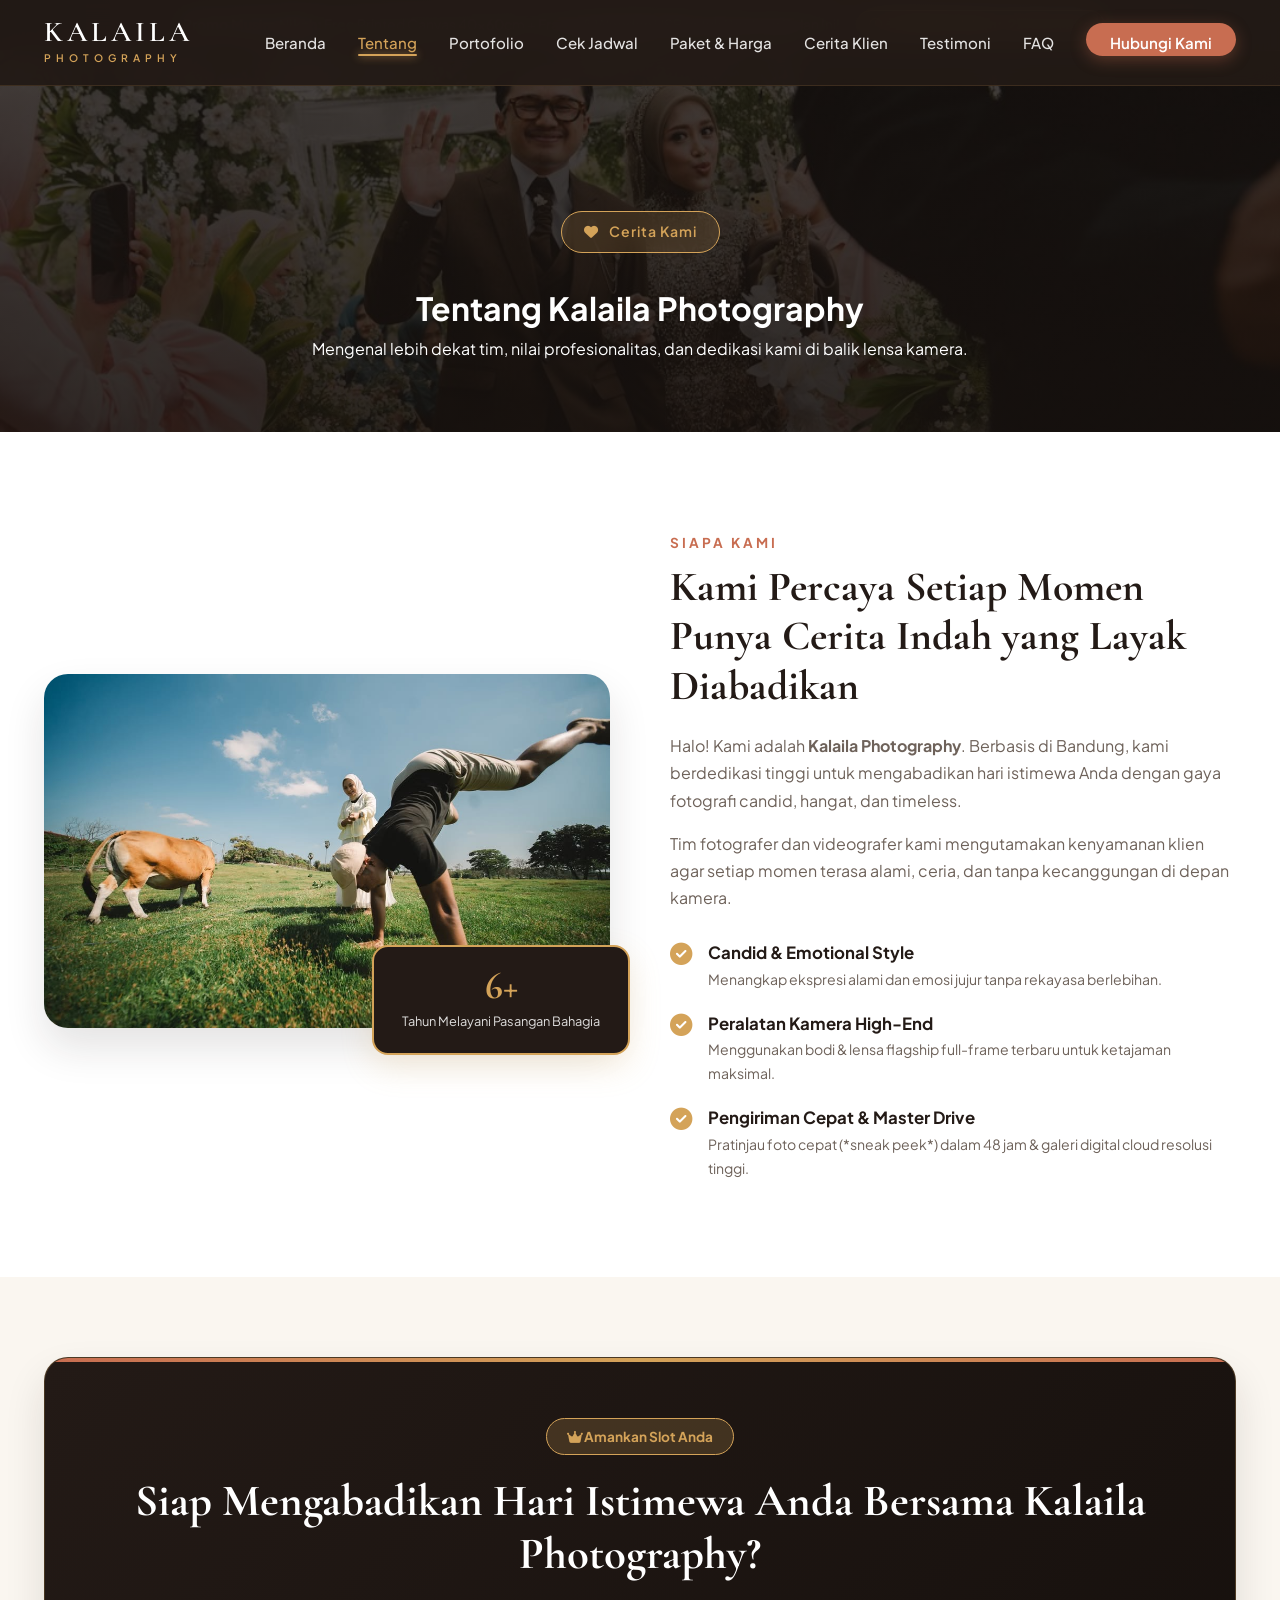
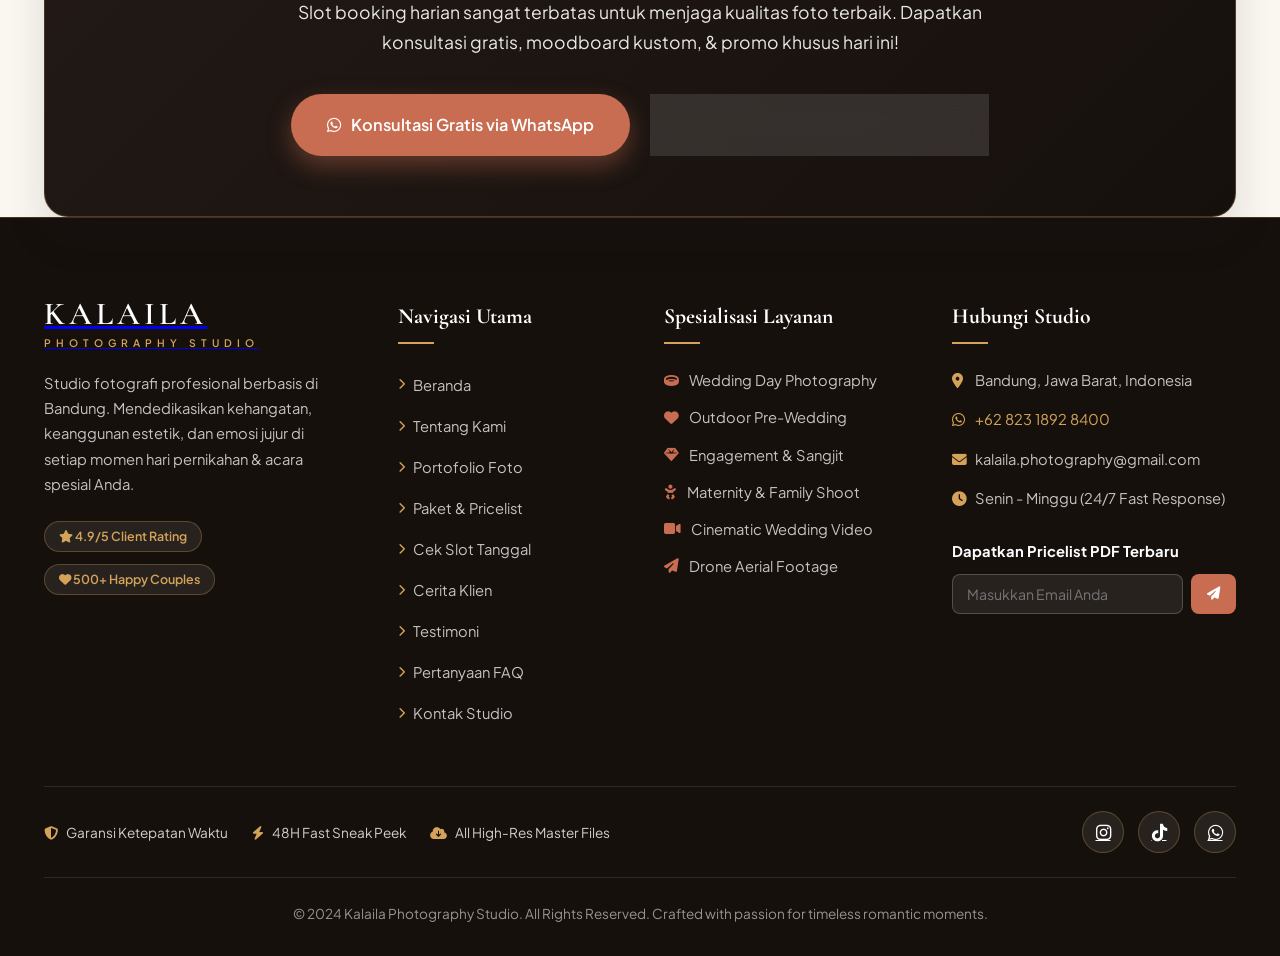
==== about.html @ 9f7dde1e "First Commit" ====
<!DOCTYPE html>
<html lang="id">
<head>
    <meta charset="UTF-8">
    <meta name="viewport" content="width=device-width, initial-scale=1.0">
    <title>Tentang Kami | Kalaila Photography</title>
    <link rel="stylesheet" href="css/styles.css">
    <link rel="stylesheet" href="https://cdnjs.cloudflare.com/ajax/libs/font-awesome/6.4.0/css/all.min.css">
</head>
<body>

    <!-- Fullscreen Page Transition Loader -->
    <div id="pageLoader" class="page-loader">
        <div class="loader-content">
            <div class="loader-icon"><i class="fas fa-camera-retro"></i></div>
            <h2 class="loader-logo">kalaila.photography</h2>
            <div class="loader-bar"><div class="loader-progress"></div></div>
        </div>
    </div>

    <!-- Top Promo Countdown Bar -->
    <div class="top-bar">
        <div class="container">
            <div class="top-bar-content">
                <span><i class="fas fa-sparkles"></i> <strong>Promo Musim Nikah:</strong> Free Printed Canvas 40x60cm + Frame & Wooden USB untuk Booking Bulan Ini!</span>
                <span class="top-bar-timer"><i class="far fa-clock"></i> Berakhir dalam: <span id="promoTimer">02j 45m 12d</span></span>
            </div>
        </div>
    </div>

    <!-- Navigation -->
    <nav class="navbar">
        <div class="container">
            <div class="nav-content">
                <a href="index.html" class="logo">
                    <h1>KALAILA</h1>
                    <span>PHOTOGRAPHY</span>
                </a>
                <ul class="nav-menu">
                    <li><a href="index.html">Beranda</a></li>
                    <li><a href="about.html" class="active">Tentang</a></li>
                    <li><a href="portfolio.html">Portofolio</a></li>
                    <li><a href="availability.html">Cek Jadwal</a></li>
                    <li><a href="packages.html">Paket & Harga</a></li>
                    <li><a href="stories.html">Cerita Klien</a></li>
                    <li><a href="testimonials.html">Testimoni</a></li>
                    <li><a href="faq.html">FAQ</a></li>
                    <li><a href="contact.html" class="nav-cta">Hubungi Kami</a></li>
                </ul>
                <div class="hamburger">
                    <span></span>
                    <span></span>
                    <span></span>
                </div>
            </div>
        </div>
    </nav>

    <!-- Page Banner -->
    <header class="page-header-banner">
        <div class="hero-overlay"></div>
        <div class="hero-content">
            <div class="hero-badge"><i class="fas fa-heart"></i> Cerita Kami</div>
            <h1>Tentang Kalaila Photography</h1>
            <p>Mengenal lebih dekat tim, nilai profesionalitas, dan dedikasi kami di balik lensa kamera.</p>
        </div>
    </header>

    <!-- About Content Section -->
    <section class="about" id="about">
        <div class="container">
            <div class="about-content">
                <div class="about-image-wrapper">
                    <img src="images/profile.jpg" alt="Kalaila Photography Team" class="about-img-main">
                    <div class="about-experience-badge">
                        <span class="exp-num">6+</span>
                        <span class="exp-text">Tahun Melayani Pasangan Bahagia</span>
                    </div>
                </div>
                <div class="about-text">
                    <span class="sub-heading">Siapa Kami</span>
                    <h2>Kami Percaya Setiap Momen Punya Cerita Indah yang Layak Diabadikan</h2>
                    <p>Halo! Kami adalah <strong>Kalaila Photography</strong>. Berbasis di Bandung, kami berdedikasi tinggi untuk mengabadikan hari istimewa Anda dengan gaya fotografi candid, hangat, dan timeless.</p>
                    <p>Tim fotografer dan videografer kami mengutamakan kenyamanan klien agar setiap momen terasa alami, ceria, dan tanpa kecanggungan di depan kamera.</p>
                    
                    <div class="about-features">
                        <div class="feature-item">
                            <i class="fas fa-check-circle"></i>
                            <div>
                                <h4>Candid & Emotional Style</h4>
                                <p>Menangkap ekspresi alami dan emosi jujur tanpa rekayasa berlebihan.</p>
                            </div>
                        </div>
                        <div class="feature-item">
                            <i class="fas fa-check-circle"></i>
                            <div>
                                <h4>Peralatan Kamera High-End</h4>
                                <p>Menggunakan bodi & lensa flagship full-frame terbaru untuk ketajaman maksimal.</p>
                            </div>
                        </div>
                        <div class="feature-item">
                            <i class="fas fa-check-circle"></i>
                            <div>
                                <h4>Pengiriman Cepat & Master Drive</h4>
                                <p>Pratinjau foto cepat (*sneak peek*) dalam 48 jam & galeri digital cloud resolusi tinggi.</p>
                            </div>
                        </div>
                    </div>
                </div>
            </div>
        </div>
    </section>

    <!-- Pre-Footer VIP Call to Action Banner -->
    <section class="pre-footer-cta">
        <div class="container">
            <div class="pre-footer-card">
                <div class="pre-footer-badge"><i class="fas fa-crown"></i> Amankan Slot Anda</div>
                <h2>Siap Mengabadikan Hari Istimewa Anda Bersama Kalaila Photography?</h2>
                <p>Slot booking harian sangat terbatas untuk menjaga kualitas foto terbaik. Dapatkan konsultasi gratis, moodboard kustom, & promo khusus hari ini!</p>
                <div class="pre-footer-buttons">
                    <a href="https://wa.me/6282318928400?text=Halo%20Kalaila%20Photography,%20saya%20tertarik%20berkonsultasi%20mengenai%20paket%20foto%20dan%20promo%20terbaru." target="_blank" class="cta-button primary">
                        <i class="fab fa-whatsapp"></i> Konsultasi Gratis via WhatsApp
                    </a>
                    <a href="availability.html" class="cta-button secondary">
                        <i class="far fa-calendar-check"></i> Cek Ketersediaan Slot Tanggal
                    </a>
                </div>
            </div>
        </div>
    </section>

    <!-- Main Multi-Column Footer -->
    <footer class="footer-main">
        <div class="container">
            <div class="footer-grid">
                <div class="footer-col footer-brand">
                    <a href="index.html" class="footer-logo">
                        <h2>KALAILA</h2>
                        <span>PHOTOGRAPHY STUDIO</span>
                    </a>
                    <p class="footer-bio">Studio fotografi profesional berbasis di Bandung. Mendedikasikan kehangatan, keanggunan estetik, dan emosi jujur di setiap momen hari pernikahan & acara spesial Anda.</p>
                    <div class="footer-trust-pills">
                        <span><i class="fas fa-star"></i> 4.9/5 Client Rating</span>
                        <span><i class="fas fa-heart"></i> 500+ Happy Couples</span>
                    </div>
                </div>

                <div class="footer-col">
                    <h4 class="footer-col-title">Navigasi Utama</h4>
                    <ul class="footer-links">
                        <li><a href="index.html"><i class="fas fa-chevron-right"></i> Beranda</a></li>
                        <li><a href="about.html"><i class="fas fa-chevron-right"></i> Tentang Kami</a></li>
                        <li><a href="portfolio.html"><i class="fas fa-chevron-right"></i> Portofolio Foto</a></li>
                        <li><a href="packages.html"><i class="fas fa-chevron-right"></i> Paket & Pricelist</a></li>
                        <li><a href="availability.html"><i class="fas fa-chevron-right"></i> Cek Slot Tanggal</a></li>
                        <li><a href="stories.html"><i class="fas fa-chevron-right"></i> Cerita Klien</a></li>
                        <li><a href="testimonials.html"><i class="fas fa-chevron-right"></i> Testimoni</a></li>
                        <li><a href="faq.html"><i class="fas fa-chevron-right"></i> Pertanyaan FAQ</a></li>
                        <li><a href="contact.html"><i class="fas fa-chevron-right"></i> Kontak Studio</a></li>
                    </ul>
                </div>

                <div class="footer-col">
                    <h4 class="footer-col-title">Spesialisasi Layanan</h4>
                    <ul class="footer-services">
                        <li><i class="fas fa-ring"></i> Wedding Day Photography</li>
                        <li><i class="fas fa-heart"></i> Outdoor Pre-Wedding</li>
                        <li><i class="fas fa-gem"></i> Engagement & Sangjit</li>
                        <li><i class="fas fa-baby"></i> Maternity & Family Shoot</li>
                        <li><i class="fas fa-video"></i> Cinematic Wedding Video</li>
                        <li><i class="fas fa-paper-plane"></i> Drone Aerial Footage</li>
                    </ul>
                </div>

                <div class="footer-col">
                    <h4 class="footer-col-title">Hubungi Studio</h4>
                    <div class="footer-contact-list">
                        <p><i class="fas fa-map-marker-alt"></i> Bandung, Jawa Barat, Indonesia</p>
                        <p><i class="fab fa-whatsapp"></i> <a href="https://wa.me/6282318928400" target="_blank">+62 823 1892 8400</a></p>
                        <p><i class="fas fa-envelope"></i> kalaila.photography@gmail.com</p>
                        <p><i class="fas fa-clock"></i> Senin - Minggu (24/7 Fast Response)</p>
                    </div>

                    <div class="footer-newsletter">
                        <h5>Dapatkan Pricelist PDF Terbaru</h5>
                        <form class="newsletter-form" id="newsletterForm">
                            <input type="email" placeholder="Masukkan Email Anda" required>
                            <button type="submit" title="Kirim"><i class="fas fa-paper-plane"></i></button>
                        </form>
                    </div>
                </div>
            </div>

            <div class="footer-middle-bar">
                <div class="footer-guarantees">
                    <span><i class="fas fa-shield-alt"></i> Garansi Ketepatan Waktu</span>
                    <span><i class="fas fa-bolt"></i> 48H Fast Sneak Peek</span>
                    <span><i class="fas fa-cloud-download-alt"></i> All High-Res Master Files</span>
                </div>
                <div class="footer-social-links">
                    <a href="https://www.instagram.com/kalaila.photography/" title="Instagram" target="_blank"><i class="fab fa-instagram"></i></a>
                    <a href="https://www.tiktok.com/@kalaila.photo?is_from_webapp=1&sender_device=pc" title="TikTok" target="_blank"><i class="fab fa-tiktok"></i></a>
                    <a href="https://wa.me/6282318928400" title="WhatsApp" target="_blank"><i class="fab fa-whatsapp"></i></a>
                </div>
            </div>

            <div class="footer-bottom">
                <p>&copy; 2024 Kalaila Photography Studio. All Rights Reserved. Crafted with passion for timeless romantic moments.</p>
            </div>
        </div>
    </footer>

    <!-- Recent Client Booking Toast Notification -->
    <div class="booking-toast" id="bookingToast">
        <div class="toast-icon"><i class="fas fa-check"></i></div>
        <div class="toast-text">
            <h5 id="toastName">Rian & Maya baru mengamankan slot!</h5>
            <p id="toastEvent">Signature Package • Bandung</p>
            <div class="toast-time" id="toastTime">8 menit lalu</div>
        </div>
    </div>

    <script src="js/script.js"></script>
</body>
</html>
---- css/styles.css ----
/* ==========================================================================
   KALAILA PHOTOGRAPHY - WARM LUXURY & ELEGANT DESIGN SYSTEM
   ========================================================================== */

/* ========== GOOGLE FONTS IMPORT ========== */
@import url('https://fonts.googleapis.com/css2?family=Cormorant+Garamond:ital,wght@0,400;0,500;0,600;0,700;1,400;1,600&family=Plus+Jakarta+Sans:wght@300;400;500;600;700;800&family=Playfair+Display:ital,wght@0,500;0,600;0,700;1,400&display=swap');

/* ========== COLOR PALETTE & DESIGN TOKENS ========== */
:root {
    --primary-color: #231a16;      /* Deep Espresso Coffee */
    --primary-dark: #16100d;       /* Rich Dark Chocolate */
    --primary-light: #362923;      /* Soft Muted Espresso */
    --accent-color: #c86d51;       /* Warm Terracotta Rose */
    --accent-hover: #b3593e;
    --gold-accent: #d4a359;        /* Warm Champagne Gold */
    --gold-light: #f7ebd0;
    --gold-glow: rgba(212, 163, 89, 0.3);
    --bg-warm: #faf6f0;           /* Soft Warm Cream / Ivory */
    --card-bg-warm: #f3ece1;      /* Warm Sand Card Background */
    --white: #ffffff;
    --border-color: #ebdcca;
    --border-dark: rgba(212, 163, 89, 0.25);
    --text-color: #2c231e;
    --light-text: #6e625a;
    
    --shadow-sm: 0 4px 12px rgba(35, 26, 22, 0.04);
    --shadow-md: 0 10px 30px rgba(35, 26, 22, 0.08);
    --shadow-lg: 0 20px 40px rgba(35, 26, 22, 0.12);
    --shadow-warm-glow: 0 12px 32px rgba(212, 163, 89, 0.2);

    --radius-sm: 8px;
    --radius-md: 16px;
    --radius-lg: 24px;
    --transition: all 0.35s cubic-bezier(0.4, 0, 0.2, 1);
    
    --font-serif: 'Cormorant Garamond', 'Playfair Display', Georgia, serif;
    --font-body: 'Plus Jakarta Sans', -apple-system, BlinkMacSystemFont, sans-serif;
}

/* ========== GENERAL RESET & BASE STYLES ========== */
* {
    margin: 0;
    padding: 0;
    box-sizing: border-box;
}

html {
    scroll-behavior: smooth;
}

body {
    font-family: var(--font-body);
    color: var(--text-color);
    line-height: 1.7;
    background-color: var(--white);
    overflow-x: hidden;
}

.container {
    max-width: 1240px;
    margin: 0 auto;
    padding: 0 24px;
}

.text-center {
    text-align: center;
}

.sub-heading {
    display: inline-block;
    color: var(--accent-color);
    font-weight: 700;
    font-size: 0.85rem;
    letter-spacing: 3px;
    text-transform: uppercase;
    margin-bottom: 8px;
}

.section-header {
    margin-bottom: 56px;
}

.section-title {
    font-family: var(--font-serif);
    font-size: 3rem;
    color: var(--primary-color);
    margin-bottom: 14px;
    font-weight: 600;
    line-height: 1.18;
}

.section-description {
    color: var(--light-text);
    max-width: 680px;
    margin: 0 auto;
    font-size: 1.08rem;
    font-weight: 400;
}

/* ========== PAGE TRANSITION LOADER OVERLAY ========== */
.page-loader {
    position: fixed;
    inset: 0;
    z-index: 99999;
    background: var(--primary-dark);
    display: flex;
    align-items: center;
    justify-content: center;
    opacity: 1;
    visibility: visible;
    transition: opacity 0.45s ease, visibility 0.45s ease;
}

.page-loader.fade-out {
    opacity: 0;
    visibility: hidden;
    pointer-events: none;
}

.loader-content {
    text-align: center;
    color: var(--white);
    padding: 24px;
}

.loader-icon {
    font-size: 3rem;
    color: var(--gold-accent);
    margin-bottom: 16px;
    animation: cameraPulse 1.3s infinite ease-in-out;
}

.loader-logo {
    font-family: var(--font-serif);
    font-size: 2.6rem;
    font-weight: 600;
    letter-spacing: 3px;
    color: var(--white);
    text-transform: lowercase;
    margin-bottom: 20px;
    background: linear-gradient(135deg, #ffffff 0%, var(--gold-accent) 100%);
    -webkit-background-clip: text;
    -webkit-text-fill-color: transparent;
}

.loader-bar {
    width: 220px;
    height: 4px;
    background: rgba(255, 255, 255, 0.12);
    border-radius: 10px;
    margin: 0 auto;
    overflow: hidden;
}

.loader-progress {
    width: 0%;
    height: 100%;
    background: var(--gold-accent);
    box-shadow: 0 0 16px var(--gold-accent);
    animation: loaderFill 0.7s ease forwards;
}

@keyframes cameraPulse {
    0%, 100% { transform: scale(1); opacity: 0.8; }
    50% { transform: scale(1.15); opacity: 1; filter: drop-shadow(0 0 12px var(--gold-accent)); }
}

@keyframes loaderFill {
    0% { width: 0%; }
    100% { width: 100%; }
}

/* ========== TOP PROMO COUNTDOWN BAR ========== */
.top-bar {
    background: linear-gradient(90deg, #1c1410 0%, #362923 50%, #1c1410 100%);
    color: var(--white);
    font-size: 0.88rem;
    padding: 10px 0;
    text-align: center;
    border-bottom: 1px solid var(--border-dark);
}

.top-bar-content {
    display: flex;
    align-items: center;
    justify-content: center;
    gap: 16px;
    flex-wrap: wrap;
}

.top-bar i {
    color: var(--gold-accent);
    margin-right: 6px;
}

.top-bar-timer {
    display: inline-flex;
    align-items: center;
    gap: 6px;
    background: rgba(212, 163, 89, 0.2);
    border: 1px solid var(--gold-accent);
    padding: 2px 12px;
    border-radius: 50px;
    font-weight: 700;
    color: var(--gold-accent);
}

/* ========== NAVIGATION BAR ========== */
.navbar {
    background-color: rgba(35, 26, 22, 0.94);
    backdrop-filter: blur(14px);
    color: var(--white);
    padding: 1.1rem 0;
    position: fixed;
    width: 100%;
    top: 0;
    left: 0;
    z-index: 1000;
    box-shadow: var(--shadow-sm);
    transition: var(--transition);
    border-bottom: 1px solid rgba(212, 163, 89, 0.15);
}

.nav-content {
    display: flex;
    justify-content: space-between;
    align-items: center;
}

.logo {
    text-decoration: none;
    color: var(--white);
    display: flex;
    flex-direction: column;
}

.logo h1 {
    font-family: var(--font-serif);
    font-size: 1.8rem;
    font-weight: 600;
    letter-spacing: 4px;
    line-height: 1;
}

.logo span {
    font-size: 0.65rem;
    letter-spacing: 5px;
    color: var(--gold-accent);
    font-weight: 600;
    margin-top: 3px;
}

.nav-menu {
    display: flex;
    list-style: none;
    gap: 2rem;
    align-items: center;
}

.nav-menu a {
    color: rgba(255, 255, 255, 0.88);
    text-decoration: none;
    transition: var(--transition);
    font-weight: 500;
    font-size: 0.94rem;
    position: relative;
    padding-bottom: 4px;
}

.nav-menu a:hover,
.nav-menu a.active {
    color: var(--gold-accent);
}

.nav-menu a.active::after {
    content: '';
    position: absolute;
    bottom: 0;
    left: 0;
    right: 0;
    height: 2px;
    background: var(--gold-accent);
    border-radius: 2px;
    box-shadow: 0 0 8px var(--gold-accent);
}

.nav-cta {
    background-color: var(--accent-color);
    color: var(--white) !important;
    padding: 10px 24px;
    border-radius: 50px;
    font-weight: 600 !important;
    box-shadow: 0 4px 16px rgba(200, 109, 81, 0.35);
}

.nav-cta:hover {
    background-color: var(--accent-hover);
    transform: translateY(-2px);
    box-shadow: 0 8px 20px rgba(200, 109, 81, 0.45);
}

.hamburger {
    display: none;
    flex-direction: column;
    cursor: pointer;
    gap: 5px;
}

.hamburger span {
    width: 25px;
    height: 3px;
    background-color: var(--white);
    transition: var(--transition);
    border-radius: 3px;
}

/* ========== HERO & PAGE HEADERS ========== */
.hero {
    background: url('../images/profile.jpg') center center / cover no-repeat;
    min-height: 100vh;
    display: flex;
    align-items: center;
    justify-content: center;
    text-align: center;
    color: var(--white);
    position: relative;
    padding: 140px 20px 90px 20px;
}

.page-header-banner {
    background: url('../images/wedding.jpg') center center / cover no-repeat;
    padding: 160px 20px 70px 20px;
    text-align: center;
    color: var(--white);
    position: relative;
}

.hero-overlay {
    position: absolute;
    top: 0;
    left: 0;
    right: 0;
    bottom: 0;
    background: linear-gradient(180deg, rgba(22, 16, 13, 0.78) 0%, rgba(22, 16, 13, 0.88) 100%);
}

.hero-content {
    position: relative;
    z-index: 2;
    max-width: 900px;
    margin: 0 auto;
}

.hero-badge {
    display: inline-flex;
    align-items: center;
    gap: 10px;
    background: rgba(212, 163, 89, 0.15);
    backdrop-filter: blur(12px);
    border: 1px solid var(--gold-accent);
    padding: 8px 22px;
    border-radius: 50px;
    font-size: 0.88rem;
    font-weight: 600;
    color: var(--gold-accent);
    margin-bottom: 28px;
    letter-spacing: 1px;
}

.hero-title {
    font-family: var(--font-serif);
    font-size: 4rem;
    font-weight: 600;
    line-height: 1.12;
    margin-bottom: 24px;
    color: #fff;
    text-shadow: 0 4px 20px rgba(0,0,0,0.3);
}

.hero-subtitle {
    font-size: 1.25rem;
    font-weight: 300;
    opacity: 0.92;
    margin-bottom: 40px;
    line-height: 1.65;
    max-width: 780px;
    margin-left: auto;
    margin-right: auto;
}

.hero-buttons {
    display: flex;
    gap: 18px;
    justify-content: center;
    flex-wrap: wrap;
    margin-bottom: 48px;
}

.cta-button {
    padding: 16px 36px;
    border-radius: 50px;
    font-size: 1.02rem;
    font-weight: 600;
    text-decoration: none;
    transition: var(--transition);
    display: inline-flex;
    align-items: center;
    gap: 10px;
    cursor: pointer;
}

.cta-button.primary {
    background-color: var(--accent-color);
    color: var(--white);
    box-shadow: 0 10px 24px rgba(200, 109, 81, 0.4);
}

.cta-button.primary:hover {
    background-color: var(--accent-hover);
    transform: translateY(-3px);
    box-shadow: 0 14px 30px rgba(200, 109, 81, 0.5);
}

.cta-button.secondary {
    background: rgba(255, 255, 255, 0.12);
    backdrop-filter: blur(10px);
    color: var(--white);
    border: 1px solid rgba(255, 255, 255, 0.35);
}

.cta-button.secondary:hover {
    background: rgba(255, 255, 255, 0.22);
    transform: translateY(-3px);
    border-color: var(--gold-accent);
}

.hero-trust {
    display: flex;
    justify-content: center;
    gap: 32px;
    font-size: 0.92rem;
    opacity: 0.9;
    flex-wrap: wrap;
}

.hero-trust i {
    color: var(--gold-accent);
}

/* ========== QUICK STATS BAR ========== */
.stats-bar {
    background-color: var(--primary-dark);
    color: var(--white);
    padding: 44px 0;
    border-bottom: 1px solid var(--border-dark);
}

.stats-grid {
    display: grid;
    grid-template-columns: repeat(4, 1fr);
    gap: 28px;
    text-align: center;
}

.stat-card i {
    font-size: 2rem;
    color: var(--gold-accent);
    margin-bottom: 10px;
}

.stat-card h3 {
    font-family: var(--font-serif);
    font-size: 2.5rem;
    font-weight: 700;
    color: var(--gold-accent);
}

.stat-card p {
    font-size: 0.9rem;
    color: rgba(255, 255, 255, 0.75);
}

/* ========== CONCEPT MATCHER QUIZ ========== */
.concept-quiz-section {
    padding: 96px 0;
    background: linear-gradient(180deg, var(--bg-warm) 0%, #f4ece1 100%);
}

.quiz-card {
    background: var(--white);
    border-radius: var(--radius-lg);
    box-shadow: var(--shadow-lg);
    border: 1px solid var(--border-color);
    padding: 48px;
    max-width: 900px;
    margin: 0 auto;
    position: relative;
    overflow: hidden;
}

.quiz-card::before {
    content: '';
    position: absolute;
    top: 0;
    left: 0;
    right: 0;
    height: 6px;
    background: linear-gradient(90deg, var(--accent-color) 0%, var(--gold-accent) 100%);
}

.quiz-steps {
    display: flex;
    justify-content: center;
    gap: 16px;
    margin-bottom: 36px;
}

.quiz-step-indicator {
    width: 36px;
    height: 36px;
    border-radius: 50%;
    background: var(--bg-warm);
    color: var(--light-text);
    display: flex;
    align-items: center;
    justify-content: center;
    font-weight: 700;
    font-size: 0.9rem;
    border: 1px solid var(--border-color);
    transition: var(--transition);
}

.quiz-step-indicator.active {
    background: var(--primary-color);
    color: var(--gold-accent);
    border-color: var(--gold-accent);
    box-shadow: var(--shadow-warm-glow);
}

.quiz-step-indicator.completed {
    background: var(--gold-accent);
    color: var(--primary-color);
}

.quiz-step-content {
    display: none;
    animation: fadeIn 0.4s ease;
}

.quiz-step-content.active {
    display: block;
}

.quiz-options-grid {
    display: grid;
    grid-template-columns: repeat(3, 1fr);
    gap: 20px;
    margin-top: 28px;
}

.quiz-option-card {
    background: var(--bg-warm);
    border: 2px solid var(--border-color);
    border-radius: var(--radius-md);
    padding: 24px 18px;
    text-align: center;
    cursor: pointer;
    transition: var(--transition);
}

.quiz-option-card:hover,
.quiz-option-card.selected {
    border-color: var(--gold-accent);
    background: var(--white);
    box-shadow: var(--shadow-warm-glow);
    transform: translateY(-4px);
}

.quiz-option-card i {
    font-size: 2.2rem;
    color: var(--accent-color);
    margin-bottom: 12px;
}

.quiz-option-card h4 {
    font-size: 1.05rem;
    color: var(--primary-color);
    margin-bottom: 6px;
}

.quiz-option-card p {
    font-size: 0.85rem;
    color: var(--light-text);
}

.quiz-result-box {
    text-align: center;
    padding: 20px 0;
}

.quiz-result-badge {
    display: inline-block;
    background: var(--gold-light);
    color: var(--primary-color);
    font-weight: 700;
    font-size: 0.88rem;
    padding: 6px 18px;
    border-radius: 50px;
    margin-bottom: 16px;
    border: 1px solid var(--gold-accent);
}

.quiz-result-title {
    font-family: var(--font-serif);
    font-size: 2.2rem;
    color: var(--primary-color);
    margin-bottom: 12px;
}

.voucher-card {
    background: linear-gradient(135deg, var(--primary-color) 0%, var(--primary-dark) 100%);
    color: var(--white);
    padding: 28px;
    border-radius: var(--radius-md);
    margin: 24px auto;
    max-width: 600px;
    border: 2px dashed var(--gold-accent);
}

.voucher-code {
    font-size: 1.8rem;
    font-weight: 800;
    color: var(--gold-accent);
    letter-spacing: 3px;
    margin: 8px 0;
}

/* ========== BEFORE/AFTER SLIDER ========== */
.before-after-section {
    padding: 96px 0;
    background-color: var(--white);
}

.ba-container {
    max-width: 900px;
    margin: 0 auto;
    position: relative;
    height: 500px;
    border-radius: var(--radius-md);
    overflow: hidden;
    box-shadow: var(--shadow-lg);
}

.ba-img {
    position: absolute;
    top: 0;
    left: 0;
    width: 100%;
    height: 100%;
    object-fit: cover;
}

.ba-img-after {
    clip-path: polygon(0 0, 50% 0, 50% 100%, 0 100%);
}

.ba-slider-line {
    position: absolute;
    top: 0;
    bottom: 0;
    left: 50%;
    width: 4px;
    background: var(--gold-accent);
    box-shadow: 0 0 12px var(--gold-accent);
    cursor: ew-resize;
    z-index: 10;
}

.ba-slider-button {
    position: absolute;
    top: 50%;
    left: 50%;
    transform: translate(-50%, -50%);
    width: 44px;
    height: 44px;
    border-radius: 50%;
    background: var(--gold-accent);
    color: var(--primary-color);
    display: flex;
    align-items: center;
    justify-content: center;
    box-shadow: 0 4px 16px rgba(0,0,0,0.3);
}

.ba-label {
    position: absolute;
    bottom: 20px;
    padding: 6px 16px;
    background: rgba(35, 26, 22, 0.8);
    color: var(--white);
    border-radius: 50px;
    font-size: 0.85rem;
    font-weight: 600;
    z-index: 5;
}

.ba-label.before { left: 20px; }
.ba-label.after { right: 20px; color: var(--gold-accent); }

/* ========== PORTFOLIO GRID & FILTERS ========== */
.portfolio {
    padding: 96px 0;
    background: var(--white);
}

.portfolio-filters {
    display: flex;
    justify-content: center;
    gap: 12px;
    margin-bottom: 40px;
    flex-wrap: wrap;
}

.filter-btn {
    padding: 10px 22px;
    border-radius: 50px;
    border: 1px solid var(--border-color);
    background: var(--bg-warm);
    color: var(--text-color);
    font-weight: 600;
    font-size: 0.92rem;
    cursor: pointer;
    transition: var(--transition);
}

.filter-btn:hover,
.filter-btn.active {
    background: var(--primary-color);
    color: var(--gold-accent);
    border-color: var(--primary-color);
    box-shadow: var(--shadow-sm);
}

.portfolio-grid {
    display: grid;
    grid-template-columns: repeat(3, 1fr);
    gap: 28px;
}

.portfolio-item {
    border-radius: var(--radius-md);
    overflow: hidden;
    box-shadow: var(--shadow-md);
    transition: var(--transition);
}

.portfolio-item:hover {
    transform: translateY(-8px);
    box-shadow: var(--shadow-lg);
}

.portfolio-image {
    position: relative;
    height: 380px;
    overflow: hidden;
}

.portfolio-image img {
    width: 100%;
    height: 100%;
    object-fit: cover;
    transition: transform 0.6s ease;
}

.portfolio-item:hover .portfolio-image img {
    transform: scale(1.08);
}

.portfolio-overlay {
    position: absolute;
    inset: 0;
    background: linear-gradient(180deg, rgba(35, 26, 22, 0.1) 0%, rgba(35, 26, 22, 0.92) 100%);
    opacity: 0;
    transition: var(--transition);
    display: flex;
    flex-direction: column;
    justify-content: flex-end;
    padding: 28px;
    color: var(--white);
}

.portfolio-item:hover .portfolio-overlay {
    opacity: 1;
}

.category-tag {
    display: inline-block;
    background: var(--gold-accent);
    color: var(--primary-color);
    font-size: 0.75rem;
    font-weight: 700;
    padding: 4px 12px;
    border-radius: 50px;
    align-self: flex-start;
    margin-bottom: 8px;
    text-transform: uppercase;
}

.portfolio-overlay h4 {
    font-family: var(--font-serif);
    font-size: 1.5rem;
    margin-bottom: 4px;
}

.portfolio-overlay p {
    font-size: 0.88rem;
    opacity: 0.85;
    margin-bottom: 16px;
}

.lightbox-trigger {
    background: rgba(255, 255, 255, 0.2);
    backdrop-filter: blur(8px);
    color: var(--white);
    border: 1px solid rgba(255, 255, 255, 0.4);
    padding: 8px 18px;
    border-radius: 50px;
    font-size: 0.85rem;
    font-weight: 600;
    cursor: pointer;
    align-self: flex-start;
    transition: var(--transition);
}

.lightbox-trigger:hover {
    background: var(--gold-accent);
    color: var(--primary-color);
    border-color: var(--gold-accent);
}

/* ========== PACKAGES & DP CALCULATOR ========== */
.packages-section {
    padding: 96px 0;
    background: var(--bg-warm);
}

.packages-grid {
    display: grid;
    grid-template-columns: repeat(3, 1fr);
    gap: 32px;
    align-items: center;
    margin-bottom: 64px;
}

.package-card {
    background: var(--white);
    border-radius: var(--radius-lg);
    padding: 40px 32px;
    border: 1px solid var(--border-color);
    box-shadow: var(--shadow-md);
    position: relative;
    transition: var(--transition);
    display: flex;
    flex-direction: column;
}

.package-card:hover {
    transform: translateY(-8px);
    box-shadow: var(--shadow-lg);
}

.package-card.featured {
    border: 2px solid var(--gold-accent);
    background: var(--white);
    padding: 48px 36px;
    box-shadow: var(--shadow-warm-glow);
}

.package-badge {
    align-self: flex-start;
    font-size: 0.78rem;
    font-weight: 700;
    color: var(--accent-color);
    background: var(--card-bg-warm);
    padding: 4px 14px;
    border-radius: 50px;
    margin-bottom: 16px;
}

.featured-badge {
    background: var(--gold-accent);
    color: var(--primary-color);
}

.package-title {
    font-family: var(--font-serif);
    font-size: 2.1rem;
    color: var(--primary-color);
    margin-bottom: 8px;
}

.package-desc {
    font-size: 0.9rem;
    color: var(--light-text);
    margin-bottom: 24px;
    min-height: 42px;
}

.package-price {
    font-family: var(--font-serif);
    color: var(--primary-color);
    margin-bottom: 28px;
}

.package-price .currency {
    font-size: 1.3rem;
    font-weight: 600;
    color: var(--accent-color);
}

.package-price .amount {
    font-size: 2.8rem;
    font-weight: 700;
}

.package-features {
    list-style: none;
    display: grid;
    gap: 14px;
    margin-bottom: 36px;

}

.package-features li {
    font-size: 0.92rem;
    display: flex;
    align-items: center;
    gap: 10px;
}

.package-features li i {
    color: #2ecc71;
}

.package-features li.disabled {
    opacity: 0.45;
    text-decoration: line-through;
}

.package-features li.disabled i {
    color: #e74c3c;
}

.btn-package {
    display: block;
    text-align: center;
    padding: 14px 28px;
    border-radius: 50px;
    background: var(--bg-warm);
    color: var(--primary-color);
    border: 1px solid var(--border-color);
    text-decoration: none;
    font-weight: 700;
    transition: var(--transition);
}

.btn-package:hover {
    background: var(--primary-color);
    color: var(--gold-accent);
    border-color: var(--primary-color);
}

.btn-package.featured-btn {
    background: var(--accent-color);
    color: var(--white);
    border: none;
    box-shadow: 0 8px 20px rgba(200, 109, 81, 0.4);
}

.btn-package.featured-btn:hover {
    background: var(--accent-hover);
}

/* ========== CALCULATOR BOX ========== */
.calculator-box {
    background: var(--primary-color);
    color: var(--white);
    border-radius: var(--radius-lg);
    padding: 48px;
    box-shadow: var(--shadow-lg);
    border: 1px solid var(--border-dark);
}

.calc-header {
    margin-bottom: 36px;
}

.calc-header h3 {
    font-family: var(--font-serif);
    font-size: 2.2rem;
    color: var(--gold-accent);
    margin-bottom: 8px;
}

.calc-body {
    display: grid;
    grid-template-columns: 1fr 1fr;
    gap: 40px;
}

.calc-label {
    display: block;
    font-weight: 600;
    font-size: 0.95rem;
    margin-bottom: 8px;
    color: var(--gold-light);
}

#calcBasePackage {
    width: 100%;
    padding: 12px 16px;
    border-radius: var(--radius-sm);
    background: rgba(255, 255, 255, 0.1);
    border: 1px solid rgba(212, 163, 89, 0.4);
    color: var(--white);
    font-family: inherit;
    font-size: 0.95rem;
    margin-bottom: 24px;
    outline: none;
}

#calcBasePackage option {
    background: var(--primary-color);
    color: var(--white);
}

.addon-list {
    display: grid;
    gap: 12px;
}

.addon-item {
    display: flex;
    align-items: center;
    gap: 12px;
    background: rgba(255, 255, 255, 0.05);
    padding: 12px 16px;
    border-radius: var(--radius-sm);
    border: 1px solid rgba(255, 255, 255, 0.1);
    cursor: pointer;
    font-size: 0.9rem;
}

.addon-item input {
    accent-color: var(--gold-accent);
    width: 18px;
    height: 18px;
}

.calc-summary-box {
    background: rgba(255, 255, 255, 0.06);
    padding: 28px;
    border-radius: var(--radius-md);
    border: 1px solid rgba(212, 163, 89, 0.25);
}

.calc-summary-box h4 {
    font-family: var(--font-serif);
    font-size: 1.5rem;
    color: var(--gold-accent);
    margin-bottom: 16px;
}

.summary-details {
    display: grid;
    gap: 10px;
    font-size: 0.92rem;
    margin-bottom: 20px;
    padding-bottom: 16px;
    border-bottom: 1px solid rgba(255, 255, 255, 0.1);
}

.summary-total {
    display: flex;
    justify-content: space-between;
    font-size: 1.25rem;
    font-weight: 700;
    color: var(--gold-accent);
    margin-bottom: 24px;
}

.btn-send-calc {
    width: 100%;
    padding: 14px;
    background: #25d366;
    color: var(--white);
    border: none;
    border-radius: var(--radius-sm);
    font-weight: 700;
    font-size: 1rem;
    cursor: pointer;
    transition: var(--transition);
}

.btn-send-calc:hover {
    background: #1eb956;
}

/* ========== ALBUM SHOWCASE ========== */
.album-showcase-section {
    padding: 96px 0;
    background: var(--white);
}

.album-grid {
    display: grid;
    grid-template-columns: repeat(3, 1fr);
    gap: 32px;
}

.album-card {
    background: var(--bg-warm);
    border-radius: var(--radius-md);
    overflow: hidden;
    border: 1px solid var(--border-color);
    box-shadow: var(--shadow-md);
}

.album-img-holder {
    height: 260px;
    overflow: hidden;
}

.album-img-holder img {
    width: 100%;
    height: 100%;
    object-fit: cover;
    transition: transform 0.5s ease;
}

.album-card:hover .album-img-holder img {
    transform: scale(1.06);
}

.album-body {
    padding: 24px;
}

.album-body h3 {
    font-family: var(--font-serif);
    font-size: 1.4rem;
    color: var(--primary-color);
    margin-bottom: 8px;
}

.album-body p {
    font-size: 0.9rem;
    color: var(--light-text);
}

/* ========== ABOUT SECTION ========== */
.about {
    padding: 96px 0;
    background: var(--white);
}

.about-content {
    display: grid;
    grid-template-columns: 1fr 1fr;
    gap: 60px;
    align-items: center;
}

.about-image-wrapper {
    position: relative;
}

.about-img-main {
    width: 100%;
    border-radius: var(--radius-lg);
    box-shadow: var(--shadow-lg);
}

.about-experience-badge {
    position: absolute;
    bottom: -20px;
    right: -20px;
    background: var(--primary-color);
    color: var(--white);
    padding: 20px 28px;
    border-radius: var(--radius-md);
    border: 2px solid var(--gold-accent);
    box-shadow: var(--shadow-warm-glow);
    text-align: center;
}

.exp-num {
    display: block;
    font-family: var(--font-serif);
    font-size: 2.4rem;
    font-weight: 700;
    color: var(--gold-accent);
    line-height: 1;
}

.exp-text {
    font-size: 0.8rem;
    opacity: 0.85;
}

.about-text h2 {
    font-family: var(--font-serif);
    font-size: 2.6rem;
    color: var(--primary-color);
    margin-bottom: 20px;
    line-height: 1.2;
}

.about-text p {
    margin-bottom: 16px;
    color: var(--light-text);
}

.about-features {
    display: grid;
    gap: 18px;
    margin-top: 28px;
}

.feature-item {
    display: flex;
    gap: 16px;
    align-items: flex-start;
}

.feature-item i {
    font-size: 1.4rem;
    color: var(--gold-accent);
    margin-top: 4px;
}

.feature-item h4 {
    font-size: 1.05rem;
    color: var(--primary-color);
}

.feature-item p {
    font-size: 0.88rem;
    margin-bottom: 0;
}

/* ========== STORIES SECTION ========== */
.stories-section {
    padding: 96px 0;
    background: var(--bg-warm);
}

.stories-grid {
    display: grid;
    grid-template-columns: repeat(3, 1fr);
    gap: 32px;
}

.story-card {
    background: var(--white);
    border-radius: var(--radius-md);
    overflow: hidden;
    box-shadow: var(--shadow-md);
    border: 1px solid var(--border-color);
}

.story-img-holder {
    position: relative;
    height: 240px;
}

.story-img-holder img {
    width: 100%;
    height: 100%;
    object-fit: cover;
}

.story-tag {
    position: absolute;
    top: 16px;
    left: 16px;
    background: var(--accent-color);
    color: var(--white);
    font-size: 0.75rem;
    font-weight: 700;
    padding: 4px 12px;
    border-radius: 50px;
}

.story-body {
    padding: 24px;
}

.story-date {
    font-size: 0.82rem;
    color: var(--light-text);
    margin-bottom: 8px;
    display: block;
}

.story-body h3 {
    font-family: var(--font-serif);
    font-size: 1.35rem;
    color: var(--primary-color);
    margin-bottom: 8px;
}

.story-body p {
    font-size: 0.9rem;
    color: var(--light-text);
}

/* ========== TESTIMONIALS ========== */
.testimonials {
    padding: 96px 0;
    background: var(--white);
}

.testimonials-grid {
    display: grid;
    grid-template-columns: repeat(3, 1fr);
    gap: 32px;
}

.testimonial-card {
    background: var(--bg-warm);
    padding: 36px 28px;
    border-radius: var(--radius-md);
    border: 1px solid var(--border-color);
    box-shadow: var(--shadow-sm);
}

.stars {
    color: var(--gold-accent);
    margin-bottom: 16px;
}

.testimonial-card p {
    font-size: 0.95rem;
    font-style: italic;
    color: var(--text-color);
    margin-bottom: 24px;
}

.client-info {
    display: flex;
    align-items: center;
    gap: 14px;
}

.client-avatar {
    width: 44px;
    height: 44px;
    border-radius: 50%;
    background: var(--primary-color);
    color: var(--gold-accent);
    display: flex;
    align-items: center;
    justify-content: center;
    font-weight: 700;
    font-size: 0.9rem;
}

.client-info h4 {
    font-size: 1rem;
    color: var(--primary-color);
}

.client-info span {
    font-size: 0.8rem;
    color: var(--light-text);
}

/* ========== AVAILABILITY CHECKER ========== */
.availability-section {
    padding: 96px 0;
    background: var(--bg-warm);
}

.availability-card {
    background: var(--white);
    border-radius: var(--radius-lg);
    padding: 48px;
    box-shadow: var(--shadow-lg);
    border: 1px solid var(--border-color);
    max-width: 800px;
    margin: 0 auto;
}

.availability-text {
    text-align: center;
    margin-bottom: 32px;
}

.badge-accent {
    display: inline-block;
    background: var(--gold-light);
    color: var(--primary-color);
    font-weight: 700;
    font-size: 0.85rem;
    padding: 4px 16px;
    border-radius: 50px;
    margin-bottom: 12px;
}

.availability-text h2 {
    font-family: var(--font-serif);
    font-size: 2.2rem;
    color: var(--primary-color);
    margin-bottom: 8px;
}

.availability-form {
    display: grid;
    grid-template-columns: 1fr 1fr;
    gap: 20px;
}

.form-group {
    display: flex;
    flex-direction: column;
    gap: 6px;
}

.form-group label {
    font-size: 0.88rem;
    font-weight: 600;
    color: var(--primary-color);
}

.form-group input,
.form-group select,
.form-group textarea {
    padding: 12px 16px;
    border-radius: var(--radius-sm);
    border: 1px solid var(--border-color);
    background: var(--bg-warm);
    font-family: inherit;
    font-size: 0.95rem;
    outline: none;
    transition: var(--transition);
}

.form-group input:focus,
.form-group select:focus,
.form-group textarea:focus {
    border-color: var(--gold-accent);
    background: var(--white);
    box-shadow: 0 0 0 3px rgba(212, 163, 89, 0.2);
}

.btn-check-availability {
    grid-column: span 2;
    padding: 16px;
    border-radius: 50px;
    background: var(--accent-color);
    color: var(--white);
    border: none;
    font-weight: 700;
    font-size: 1rem;
    cursor: pointer;
    transition: var(--transition);
    box-shadow: 0 8px 20px rgba(200, 109, 81, 0.35);
}

.btn-check-availability:hover {
    background: var(--accent-hover);
}

.availability-result {
    margin-top: 24px;
    padding: 20px;
    border-radius: var(--radius-md);
    display: none;
}

.availability-result.success {
    display: block;
    background: var(--primary-color);
    color: var(--white);
    border: 1px solid var(--gold-accent);
}

/* ========== FAQ ACCORDION ========== */
.faq-section {
    padding: 96px 0;
    background: var(--white);
}

.faq-accordion {
    max-width: 800px;
    margin: 0 auto;
    display: grid;
    gap: 16px;
}

.faq-item {
    border: 1px solid var(--border-color);
    border-radius: var(--radius-md);
    overflow: hidden;
    background: var(--bg-warm);
}

.faq-question {
    width: 100%;
    padding: 20px 24px;
    background: none;
    border: none;
    display: flex;
    justify-content: space-between;
    align-items: center;
    font-family: var(--font-serif);
    font-size: 1.25rem;
    font-weight: 600;
    color: var(--primary-color);
    cursor: pointer;
    text-align: left;
}

.faq-icon {
    transition: transform 0.3s ease;
    color: var(--gold-accent);
}

.faq-item.active .faq-icon {
    transform: rotate(180deg);
}

.faq-answer {
    padding: 0 24px 20px 24px;
    display: none;
    font-size: 0.95rem;
    color: var(--light-text);
}

.faq-item.active .faq-answer {
    display: block;
}

/* ========== CONTACT SECTION ========== */
.contact {
    padding: 96px 0;
    background: var(--bg-warm);
}

.contact-content {
    display: grid;
    grid-template-columns: 1fr 1.2fr;
    gap: 48px;
}

.contact-info {
    display: grid;
    gap: 24px;
}

.info-item {
    display: flex;
    gap: 18px;
    align-items: flex-start;
    background: var(--white);
    padding: 20px;
    border-radius: var(--radius-md);
    border: 1px solid var(--border-color);
}

.info-item i {
    font-size: 1.6rem;
    color: var(--accent-color);
    margin-top: 4px;
}

.info-item h4 {
    font-size: 1rem;
    color: var(--primary-color);
    margin-bottom: 4px;
}

.info-item p {
    font-size: 0.9rem;
    color: var(--light-text);
}

.contact-form {
    background: var(--white);
    padding: 36px;
    border-radius: var(--radius-lg);
    box-shadow: var(--shadow-md);
    border: 1px solid var(--border-color);
    display: grid;
    gap: 16px;
}

.submit-button {
    padding: 14px;
    border-radius: 50px;
    background: #25d366;
    color: var(--white);
    border: none;
    font-weight: 700;
    font-size: 1rem;
    cursor: pointer;
    transition: var(--transition);
}

.submit-button:hover {
    background: #1eb956;
}

/* ========== PRE-FOOTER VIP CTA BANNER ========== */
.pre-footer-cta {
    padding: 80px 0 0 0;
    background: var(--bg-warm);
}

.pre-footer-card {
    background: linear-gradient(135deg, var(--primary-color) 0%, var(--primary-dark) 100%);
    color: var(--white);
    border-radius: var(--radius-lg);
    padding: 60px 48px;
    text-align: center;
    box-shadow: var(--shadow-lg);
    border: 1px solid var(--border-dark);
    position: relative;
    overflow: hidden;
}

.pre-footer-card::before {
    content: '';
    position: absolute;
    top: 0;
    left: 0;
    right: 0;
    height: 4px;
    background: linear-gradient(90deg, var(--accent-color), var(--gold-accent), var(--accent-color));
}

.pre-footer-badge {
    display: inline-block;
    background: rgba(212, 163, 89, 0.2);
    border: 1px solid var(--gold-accent);
    color: var(--gold-accent);
    font-size: 0.85rem;
    font-weight: 700;
    padding: 6px 20px;
    border-radius: 50px;
    margin-bottom: 20px;
}

.pre-footer-card h2 {
    font-family: var(--font-serif);
    font-size: 2.8rem;
    line-height: 1.2;
    margin-bottom: 16px;
    color: var(--white);
}

.pre-footer-card p {
    font-size: 1.1rem;
    opacity: 0.9;
    max-width: 720px;
    margin: 0 auto 36px auto;
}

.pre-footer-buttons {
    display: flex;
    gap: 20px;
    justify-content: center;
    flex-wrap: wrap;
}

/* ========== MULTI-COLUMN LUXURY FOOTER ========== */
.footer-main {
    background-color: var(--primary-dark);
    color: var(--white);
    padding: 80px 0 30px 0;
    border-top: 1px solid var(--border-dark);
}

.footer-grid {
    display: grid;
    grid-template-columns: 1.4fr 1fr 1.1fr 1.3fr;
    gap: 48px;
    margin-bottom: 60px;
}

.footer-col {
    display: flex;
    flex-direction: column;
}

.footer-logo h2 {
    font-family: var(--font-serif);
    font-size: 2rem;
    font-weight: 600;
    letter-spacing: 4px;
    color: var(--white);
    line-height: 1;
}

.footer-logo span {
    font-size: 0.65rem;
    letter-spacing: 5px;
    color: var(--gold-accent);
    font-weight: 600;
    display: block;
    margin-top: 4px;
    margin-bottom: 20px;
}

.footer-bio {
    font-size: 0.92rem;
    color: rgba(255, 255, 255, 0.75);
    line-height: 1.7;
    margin-bottom: 24px;
}

.footer-trust-pills {
    display: flex;
    gap: 12px;
    flex-wrap: wrap;
}

.footer-trust-pills span {
    background: rgba(255, 255, 255, 0.08);
    border: 1px solid rgba(212, 163, 89, 0.3);
    color: var(--gold-accent);
    font-size: 0.78rem;
    font-weight: 600;
    padding: 4px 14px;
    border-radius: 50px;
}

.footer-col-title {
    font-family: var(--font-serif);
    font-size: 1.35rem;
    color: var(--white);
    margin-bottom: 24px;
    position: relative;
    padding-bottom: 10px;
}

.footer-col-title::after {
    content: '';
    position: absolute;
    bottom: 0;
    left: 0;
    width: 36px;
    height: 2px;
    background: var(--gold-accent);
}

.footer-links,
.footer-services {
    list-style: none;
    display: grid;
    gap: 12px;
}

.footer-links a {
    color: rgba(255, 255, 255, 0.75);
    text-decoration: none;
    font-size: 0.92rem;
    transition: var(--transition);
    display: inline-flex;
    align-items: center;
    gap: 8px;
}

.footer-links a i {
    font-size: 0.7rem;
    color: var(--gold-accent);
    transition: var(--transition);
}

.footer-links a:hover {
    color: var(--gold-accent);
    transform: translateX(4px);
}

.footer-services li {
    font-size: 0.92rem;
    color: rgba(255, 255, 255, 0.75);
    display: flex;
    align-items: center;
    gap: 10px;
}

.footer-services li i {
    color: var(--accent-color);
}

.footer-contact-list {
    display: grid;
    gap: 14px;
    margin-bottom: 28px;
    font-size: 0.92rem;
    color: rgba(255, 255, 255, 0.75);
}

.footer-contact-list i {
    color: var(--gold-accent);
    width: 20px;
}

.footer-contact-list a {
    color: var(--gold-accent);
    text-decoration: none;
}

.footer-newsletter h5 {
    font-size: 0.92rem;
    color: var(--white);
    margin-bottom: 10px;
}

.newsletter-form {
    display: flex;
    gap: 8px;
}

.newsletter-form input {
    flex: 1;
    padding: 10px 14px;
    border-radius: var(--radius-sm);
    border: 1px solid rgba(255, 255, 255, 0.2);
    background: rgba(255, 255, 255, 0.08);
    color: var(--white);
    font-family: inherit;
    font-size: 0.88rem;
    outline: none;
}

.newsletter-form button {
    padding: 10px 16px;
    background: var(--accent-color);
    color: var(--white);
    border: none;
    border-radius: var(--radius-sm);
    cursor: pointer;
    transition: var(--transition);
}

.newsletter-form button:hover {
    background: var(--accent-hover);
}

.footer-middle-bar {
    display: flex;
    justify-content: space-between;
    align-items: center;
    padding: 24px 0;
    border-top: 1px solid rgba(255, 255, 255, 0.1);
    border-bottom: 1px solid rgba(255, 255, 255, 0.1);
    margin-bottom: 24px;
    flex-wrap: wrap;
    gap: 20px;
}

.footer-guarantees {
    display: flex;
    gap: 24px;
    font-size: 0.85rem;
    color: rgba(255, 255, 255, 0.8);
    flex-wrap: wrap;
}

.footer-guarantees i {
    color: var(--gold-accent);
    margin-right: 6px;
}

.footer-social-links {
    display: flex;
    gap: 14px;
}

.footer-social-links a {
    width: 42px;
    height: 42px;
    border-radius: 50%;
    background: rgba(255, 255, 255, 0.08);
    border: 1px solid rgba(212, 163, 89, 0.3);
    color: var(--white);
    display: flex;
    align-items: center;
    justify-content: center;
    font-size: 1.1rem;
    transition: var(--transition);
}

.footer-social-links a:hover {
    background: var(--accent-color);
    border-color: var(--accent-color);
    transform: translateY(-4px);
}

.footer-bottom {
    text-align: center;
    font-size: 0.85rem;
    color: rgba(255, 255, 255, 0.55);
}

/* ========== SOCIAL SECTION ========== */
.social {
    padding: 60px 0;
    background: var(--primary-color);
    color: var(--white);
    text-align: center;
}

.social h3 {
    font-family: var(--font-serif);
    font-size: 1.8rem;
    margin-bottom: 20px;
    color: var(--gold-accent);
}

.social-links {
    display: flex;
    justify-content: center;
    gap: 20px;
}

.social-links a {
    width: 48px;
    height: 48px;
    border-radius: 50%;
    background: rgba(255, 255, 255, 0.1);
    color: var(--white);
    display: flex;
    align-items: center;
    justify-content: center;
    font-size: 1.3rem;
    text-decoration: none;
    transition: var(--transition);
}

.social-links a:hover {
    background: var(--gold-accent);
    color: var(--primary-color);
    transform: translateY(-4px);
}

/* ========== LIGHTBOX MODAL ========== */
.lightbox-modal {
    position: fixed;
    inset: 0;
    z-index: 9999;
    display: none;
    align-items: center;
    justify-content: center;
}

.lightbox-modal.active {
    display: flex;
}

.lightbox-overlay {
    position: absolute;
    inset: 0;
    background: rgba(18, 13, 10, 0.93);
    backdrop-filter: blur(10px);
}

.lightbox-content {
    position: relative;
    z-index: 2;
    max-width: 90vw;
    max-height: 90vh;
    display: flex;
    align-items: center;
    justify-content: center;
}

.lightbox-img-container {
    text-align: center;
}

.lightbox-img-container img {
    max-width: 82vw;
    max-height: 76vh;
    border-radius: var(--radius-sm);
    box-shadow: var(--shadow-lg);
    object-fit: contain;
}

.lightbox-caption {
    margin-top: 16px;
    color: var(--white);
}

.lightbox-caption h4 {
    font-family: var(--font-serif);
    font-size: 1.3rem;
    margin-bottom: 4px;
}

.lightbox-caption p {
    font-size: 0.9rem;
    opacity: 0.8;
}

.lightbox-close,
.lightbox-prev,
.lightbox-next {
    position: absolute;
    background: rgba(255, 255, 255, 0.15);
    color: var(--white);
    border: none;
    font-size: 1.5rem;
    cursor: pointer;
    width: 48px;
    height: 48px;
    border-radius: 50%;
    display: flex;
    align-items: center;
    justify-content: center;
    transition: var(--transition);
}

.lightbox-close { top: -60px; right: 0; }
.lightbox-prev { left: -70px; }
.lightbox-next { right: -70px; }

.lightbox-close:hover,
.lightbox-prev:hover,
.lightbox-next:hover {
    background: var(--accent-color);
}

/* ========== RECENT CLIENT BOOKING TOAST ========== */
.booking-toast {
    position: fixed;
    bottom: 30px;
    left: 30px;
    z-index: 9998;
    background: var(--primary-color);
    color: var(--white);
    padding: 16px 20px;
    border-radius: var(--radius-md);
    border: 1px solid var(--gold-accent);
    box-shadow: var(--shadow-warm-glow);
    display: flex;
    align-items: center;
    gap: 14px;
    opacity: 0;
    transform: translateY(20px);
    transition: all 0.4s cubic-bezier(0.4, 0, 0.2, 1);
    pointer-events: none;
    max-width: 380px;
}

.booking-toast.show {
    opacity: 1;
    transform: translateY(0);
    pointer-events: auto;
}

.toast-icon {
    width: 38px;
    height: 38px;
    border-radius: 50%;
    background: var(--gold-accent);
    color: var(--primary-color);
    display: flex;
    align-items: center;
    justify-content: center;
    font-size: 1.1rem;
    flex-shrink: 0;
}

.toast-text h5 {
    font-size: 0.92rem;
    font-weight: 700;
    color: var(--gold-accent);
}

.toast-text p {
    font-size: 0.82rem;
    opacity: 0.9;
}

.toast-time {
    font-size: 0.72rem;
    opacity: 0.65;
    margin-top: 2px;
}

/* ========== FLOATING WA WIDGET ========== */
.floating-wa-container {
    position: fixed;
    bottom: 28px;
    right: 28px;
    z-index: 999;
}

.wa-floating-btn {
    width: 60px;
    height: 60px;
    border-radius: 50%;
    background: #25d366;
    color: var(--white);
    border: none;
    font-size: 2rem;
    cursor: pointer;
    box-shadow: 0 8px 24px rgba(37, 211, 102, 0.4);
    display: flex;
    align-items: center;
    justify-content: center;
    position: relative;
    transition: var(--transition);
    animation: waPulse 2s infinite;
}

@keyframes waPulse {
    0% { transform: scale(1); box-shadow: 0 0 0 0 rgba(37, 211, 102, 0.7); }
    70% { transform: scale(1.05); box-shadow: 0 0 0 16px rgba(37, 211, 102, 0); }
    100% { transform: scale(1); box-shadow: 0 0 0 0 rgba(37, 211, 102, 0); }
}

.wa-badge {
    position: absolute;
    top: -4px;
    right: -4px;
    background: var(--accent-color);
    color: var(--white);
    font-size: 0.72rem;
    font-weight: 700;
    width: 20px;
    height: 20px;
    border-radius: 50%;
    display: flex;
    align-items: center;
    justify-content: center;
}

.wa-chat-popup {
    position: absolute;
    bottom: 76px;
    right: 0;
    width: 320px;
    background: var(--white);
    border-radius: var(--radius-md);
    box-shadow: var(--shadow-lg);
    overflow: hidden;
    display: none;
    animation: fadeInUp 0.3s ease;
}

.wa-chat-popup.active {
    display: block;
}

.wa-popup-header {
    background: #075e54;
    color: var(--white);
    padding: 16px;
    display: flex;
    align-items: center;
    gap: 12px;
}

.wa-avatar {
    width: 40px;
    height: 40px;
    background: rgba(255, 255, 255, 0.2);
    border-radius: 50%;
    display: flex;
    align-items: center;
    justify-content: center;
}

.wa-info h4 { font-size: 0.95rem; }
.wa-info span { font-size: 0.75rem; opacity: 0.85; }
.wa-info span i { color: #2ecc71; font-size: 0.6rem; }

.wa-close-btn {
    margin-left: auto;
    background: none;
    border: none;
    color: var(--white);
    font-size: 1.4rem;
    cursor: pointer;
}

.wa-popup-body {
    padding: 18px;
    background: #e5ddd5;
    font-size: 0.88rem;
}

.wa-popup-body p {
    background: var(--white);
    padding: 12px 14px;
    border-radius: 0 12px 12px 12px;
    box-shadow: 0 1px 3px rgba(0,0,0,0.1);
}

.wa-popup-footer {
    padding: 14px;
    background: var(--white);
}

.wa-btn-start {
    display: block;
    text-align: center;
    background: #25d366;
    color: var(--white);
    text-decoration: none;
    padding: 10px;
    border-radius: var(--radius-sm);
    font-weight: 700;
    font-size: 0.88rem;
}

/* ========== RESPONSIVE MEDIA QUERIES ========== */
@media (max-width: 992px) {
    .stats-grid,
    .portfolio-grid,
    .packages-grid,
    .stories-grid,
    .testimonials-grid,
    .quiz-options-grid,
    .album-grid,
    .footer-grid {
        grid-template-columns: repeat(2, 1fr);
    }

    .about-content,
    .calc-body,
    .contact-content {
        grid-template-columns: 1fr;
    }

    .hero-title { font-size: 3rem; }
    .availability-form { grid-template-columns: 1fr 1fr; }
    .btn-check-availability { grid-column: span 2; }
    .lightbox-prev { left: 10px; }
    .lightbox-next { right: 10px; }
}

@media (max-width: 768px) {
    .nav-menu {
        display: none;
        flex-direction: column;
        position: absolute;
        top: 64px;
        left: 0;
        right: 0;
        background: var(--primary-dark);
        padding: 24px;
        gap: 16px;
    }

    .nav-menu.active { display: flex; }
    .hamburger { display: flex; }

    .stats-grid,
    .portfolio-grid,
    .packages-grid,
    .stories-grid,
    .testimonials-grid,
    .quiz-options-grid,
    .album-grid,
    .footer-grid {
        grid-template-columns: 1fr;
    }

    .hero-title { font-size: 2.3rem; }
    .availability-form { grid-template-columns: 1fr; }
    .btn-check-availability { grid-column: span 1; }
    .availability-card, .calculator-box, .quiz-card, .pre-footer-card { padding: 24px; }
    .booking-toast { left: 16px; right: 16px; max-width: none; }
    .footer-middle-bar { flex-direction: column; text-align: center; }
}
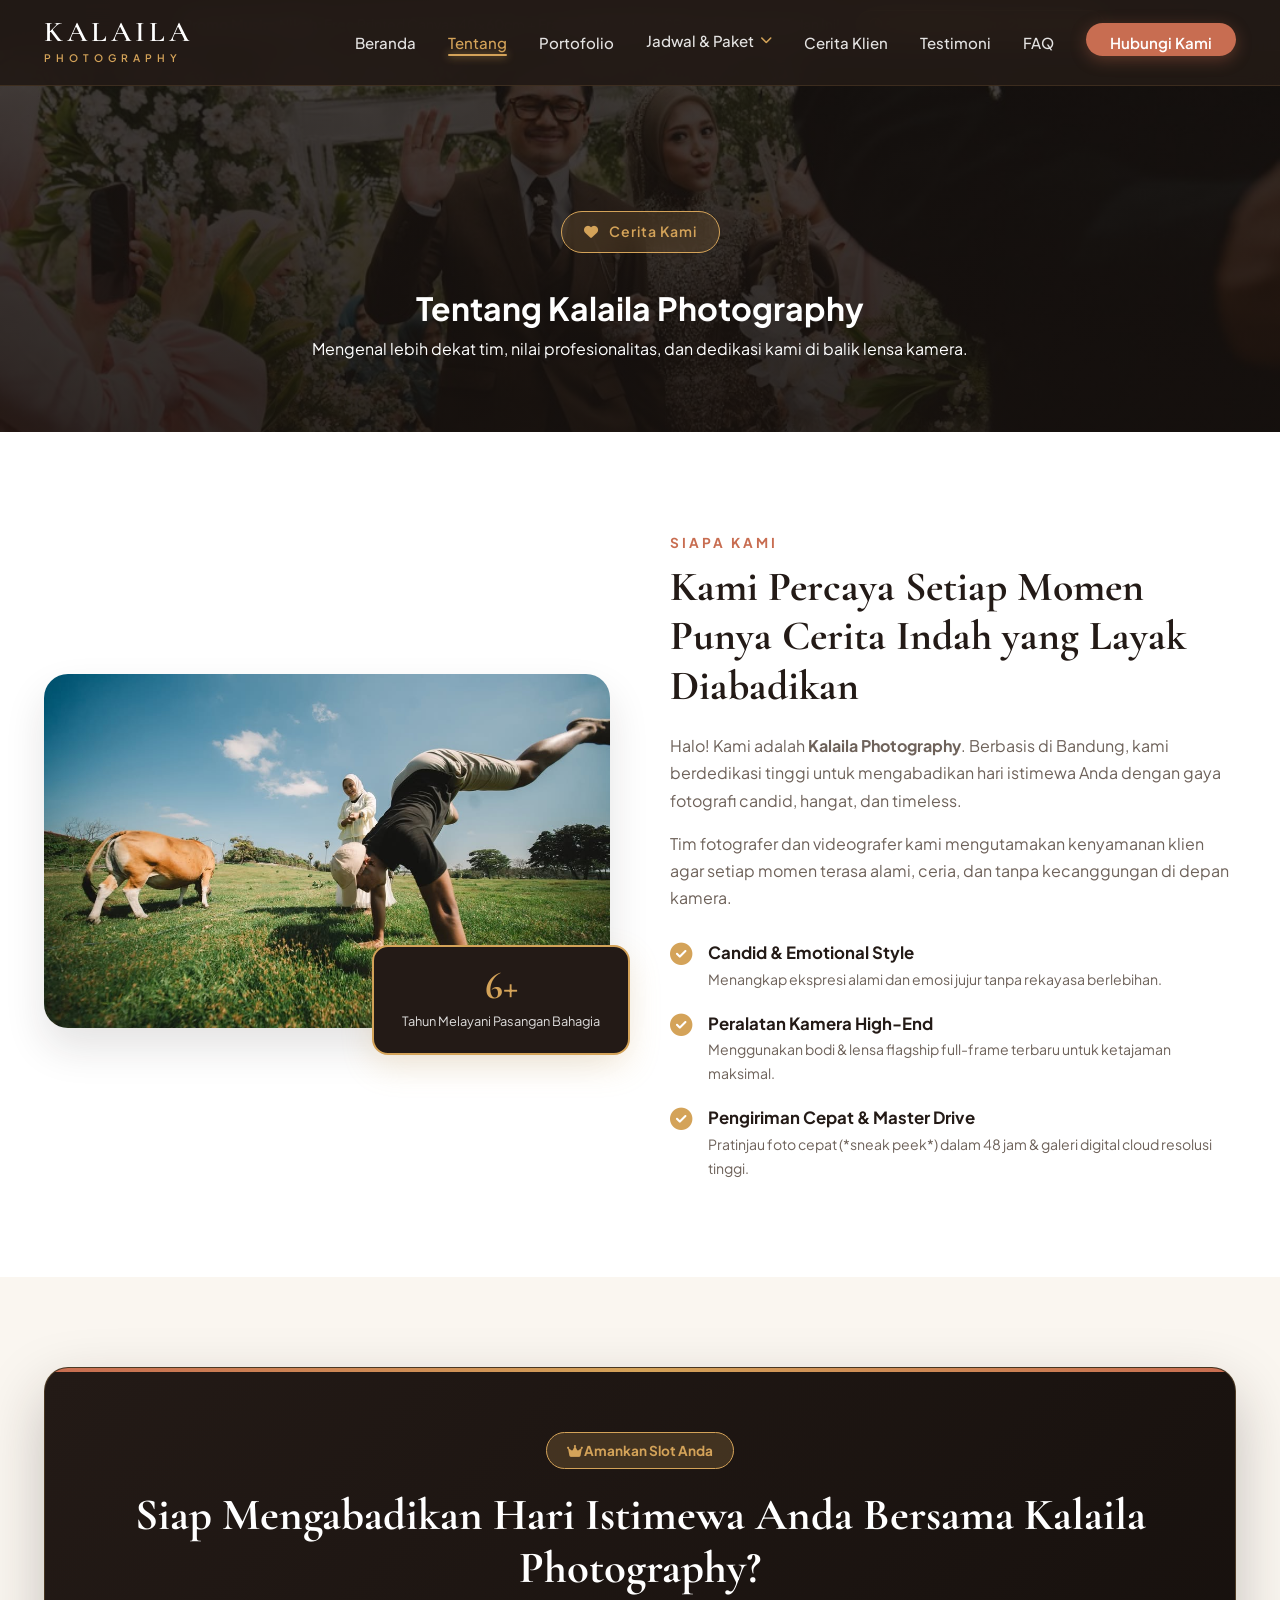
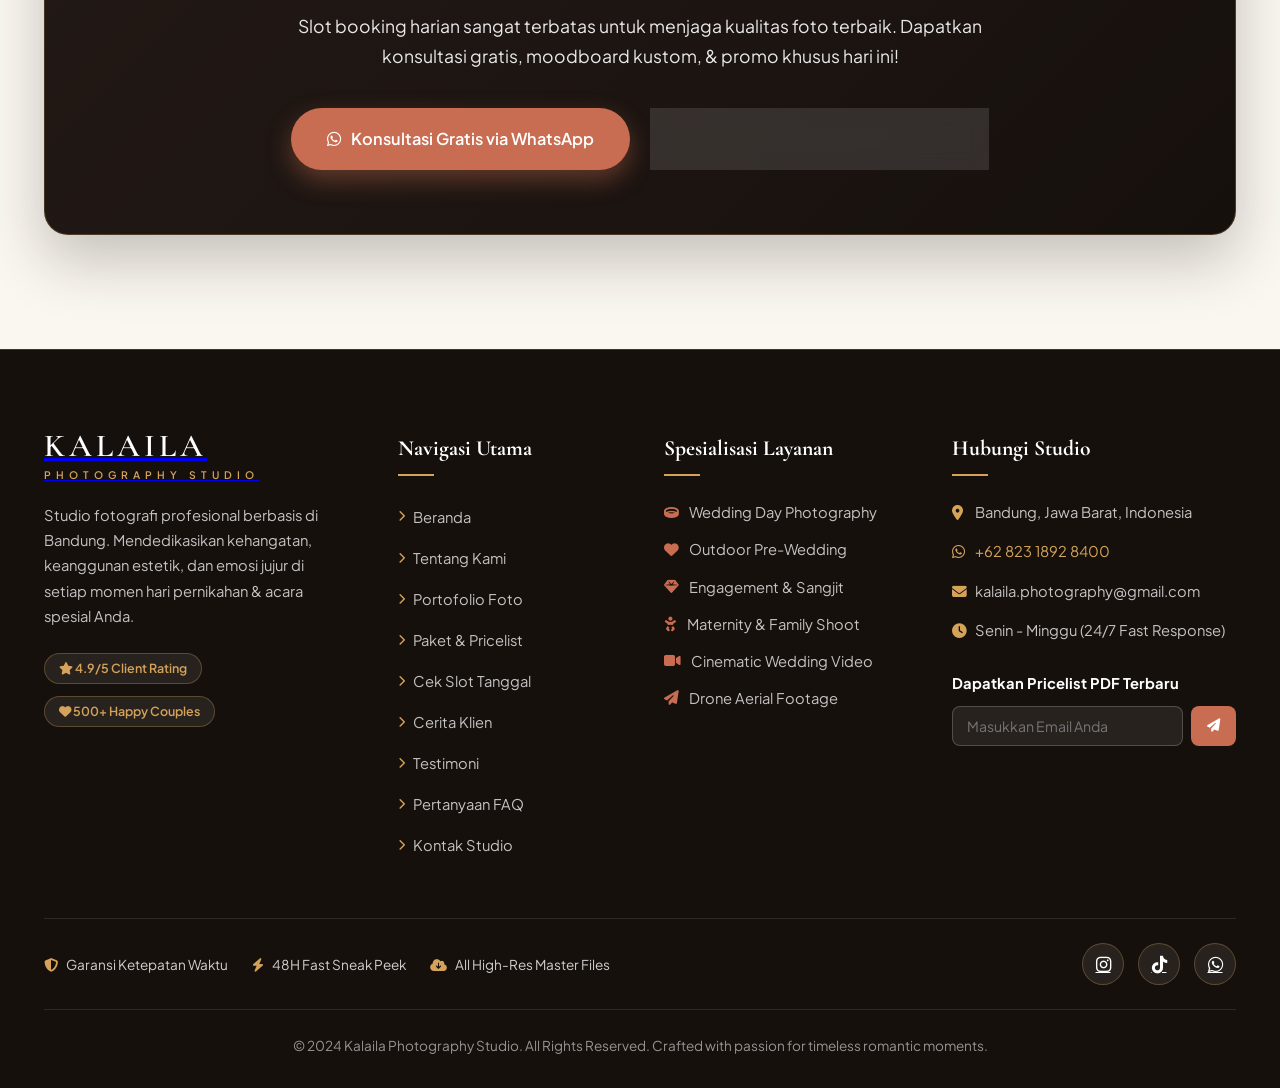
==== commit 325b2590: "commit first cek jadwal" ====
--- a/about.html
+++ b/about.html
@@ -40,8 +40,13 @@
                     <li><a href="index.html">Beranda</a></li>
                     <li><a href="about.html" class="active">Tentang</a></li>
                     <li><a href="portfolio.html">Portofolio</a></li>
-                    <li><a href="availability.html">Cek Jadwal</a></li>
-                    <li><a href="packages.html">Paket & Harga</a></li>
+                    <li class="nav-dropdown">
+                        <a href="#" class="dropdown-toggle">Jadwal & Paket <i class="fas fa-chevron-down"></i></a>
+                        <ul class="dropdown-menu">
+                            <li><a href="availability.html"><i class="far fa-calendar-check"></i> Cek Slot Jadwal</a></li>
+                            <li><a href="packages.html"><i class="fas fa-tags"></i> Paket & Harga</a></li>
+                        </ul>
+                    </li>
                     <li><a href="stories.html">Cerita Klien</a></li>
                     <li><a href="testimonials.html">Testimoni</a></li>
                     <li><a href="faq.html">FAQ</a></li>
--- a/css/styles.css
+++ b/css/styles.css
@@ -7,22 +7,29 @@
 
 /* ========== COLOR PALETTE & DESIGN TOKENS ========== */
 :root {
-    --primary-color: #231a16;      /* Deep Espresso Coffee */
-    --primary-dark: #16100d;       /* Rich Dark Chocolate */
-    --primary-light: #362923;      /* Soft Muted Espresso */
-    --accent-color: #c86d51;       /* Warm Terracotta Rose */
+    --primary-color: #231a16;
+    /* Deep Espresso Coffee */
+    --primary-dark: #16100d;
+    /* Rich Dark Chocolate */
+    --primary-light: #362923;
+    /* Soft Muted Espresso */
+    --accent-color: #c86d51;
+    /* Warm Terracotta Rose */
     --accent-hover: #b3593e;
-    --gold-accent: #d4a359;        /* Warm Champagne Gold */
+    --gold-accent: #d4a359;
+    /* Warm Champagne Gold */
     --gold-light: #f7ebd0;
     --gold-glow: rgba(212, 163, 89, 0.3);
-    --bg-warm: #faf6f0;           /* Soft Warm Cream / Ivory */
-    --card-bg-warm: #f3ece1;      /* Warm Sand Card Background */
+    --bg-warm: #faf6f0;
+    /* Soft Warm Cream / Ivory */
+    --card-bg-warm: #f3ece1;
+    /* Warm Sand Card Background */
     --white: #ffffff;
     --border-color: #ebdcca;
     --border-dark: rgba(212, 163, 89, 0.25);
     --text-color: #2c231e;
     --light-text: #6e625a;
-    
+
     --shadow-sm: 0 4px 12px rgba(35, 26, 22, 0.04);
     --shadow-md: 0 10px 30px rgba(35, 26, 22, 0.08);
     --shadow-lg: 0 20px 40px rgba(35, 26, 22, 0.12);
@@ -32,7 +39,7 @@
     --radius-md: 16px;
     --radius-lg: 24px;
     --transition: all 0.35s cubic-bezier(0.4, 0, 0.2, 1);
-    
+
     --font-serif: 'Cormorant Garamond', 'Playfair Display', Georgia, serif;
     --font-body: 'Plus Jakarta Sans', -apple-system, BlinkMacSystemFont, sans-serif;
 }
@@ -161,13 +168,28 @@
 }
 
 @keyframes cameraPulse {
-    0%, 100% { transform: scale(1); opacity: 0.8; }
-    50% { transform: scale(1.15); opacity: 1; filter: drop-shadow(0 0 12px var(--gold-accent)); }
+
+    0%,
+    100% {
+        transform: scale(1);
+        opacity: 0.8;
+    }
+
+    50% {
+        transform: scale(1.15);
+        opacity: 1;
+        filter: drop-shadow(0 0 12px var(--gold-accent));
+    }
 }
 
 @keyframes loaderFill {
-    0% { width: 0%; }
-    100% { width: 100%; }
+    0% {
+        width: 0%;
+    }
+
+    100% {
+        width: 100%;
+    }
 }
 
 /* ========== TOP PROMO COUNTDOWN BAR ========== */
@@ -284,6 +306,99 @@
     box-shadow: 0 0 8px var(--gold-accent);
 }
 
+/* ========== NAVBAR DROPDOWN ========== */
+.nav-dropdown {
+    position: relative;
+}
+
+.dropdown-toggle {
+    display: flex;
+    align-items: center;
+    gap: 6px;
+    cursor: pointer;
+}
+
+.dropdown-toggle i {
+    font-size: 0.75rem;
+    color: var(--gold-accent);
+    transition: transform 0.3s ease;
+}
+
+.nav-dropdown:hover .dropdown-toggle i,
+.nav-dropdown.open .dropdown-toggle i {
+    transform: rotate(180deg);
+}
+
+.dropdown-menu {
+    position: absolute;
+    top: 100%;
+    left: 50%;
+    transform: translateX(-50%) translateY(10px);
+    background: var(--primary-dark);
+    border: 1px solid var(--border-dark);
+    border-radius: var(--radius-md);
+    box-shadow: 0 14px 36px rgba(0, 0, 0, 0.4);
+    padding: 10px 0;
+    min-width: 210px;
+    list-style: none;
+    opacity: 0;
+    visibility: hidden;
+    transition: all 0.3s cubic-bezier(0.4, 0, 0.2, 1);
+    z-index: 1010;
+}
+
+.dropdown-menu::before {
+    content: '';
+    position: absolute;
+    top: -6px;
+    left: 50%;
+    transform: translateX(-50%) rotate(45deg);
+    width: 12px;
+    height: 12px;
+    background: var(--primary-dark);
+    border-left: 1px solid var(--border-dark);
+    border-top: 1px solid var(--border-dark);
+}
+
+.nav-dropdown:hover .dropdown-menu,
+.nav-dropdown.open .dropdown-menu {
+    opacity: 1;
+    visibility: visible;
+    transform: translateX(-50%) translateY(4px);
+}
+
+.dropdown-menu li {
+    padding: 0;
+    margin: 0;
+}
+
+.dropdown-menu a {
+    display: flex;
+    align-items: center;
+    gap: 10px;
+    padding: 10px 20px;
+    color: rgba(255, 255, 255, 0.85);
+    font-size: 0.9rem;
+    text-decoration: none;
+    transition: var(--transition);
+}
+
+.dropdown-menu a::after {
+    display: none !important;
+}
+
+.dropdown-menu a i {
+    color: var(--gold-accent);
+    font-size: 0.85rem;
+}
+
+.dropdown-menu a:hover,
+.dropdown-menu a.active {
+    background: rgba(212, 163, 89, 0.12);
+    color: var(--gold-accent);
+    padding-left: 24px;
+}
+
 .nav-cta {
     background-color: var(--accent-color);
     color: var(--white) !important;
@@ -374,7 +489,7 @@
     line-height: 1.12;
     margin-bottom: 24px;
     color: #fff;
-    text-shadow: 0 4px 20px rgba(0,0,0,0.3);
+    text-shadow: 0 4px 20px rgba(0, 0, 0, 0.3);
 }
 
 .hero-subtitle {
@@ -617,22 +732,15 @@
     margin-bottom: 12px;
 }
 
-.voucher-card {
+.solution-card {
     background: linear-gradient(135deg, var(--primary-color) 0%, var(--primary-dark) 100%);
     color: var(--white);
-    padding: 28px;
+    padding: 28px 32px;
     border-radius: var(--radius-md);
     margin: 24px auto;
-    max-width: 600px;
-    border: 2px dashed var(--gold-accent);
-}
-
-.voucher-code {
-    font-size: 1.8rem;
-    font-weight: 800;
-    color: var(--gold-accent);
-    letter-spacing: 3px;
-    margin: 8px 0;
+    max-width: 620px;
+    border: 1px solid var(--border-dark);
+    box-shadow: 0 12px 32px rgba(35, 26, 22, 0.2);
 }
 
 /* ========== BEFORE/AFTER SLIDER ========== */
@@ -689,7 +797,7 @@
     display: flex;
     align-items: center;
     justify-content: center;
-    box-shadow: 0 4px 16px rgba(0,0,0,0.3);
+    box-shadow: 0 4px 16px rgba(0, 0, 0, 0.3);
 }
 
 .ba-label {
@@ -704,8 +812,14 @@
     z-index: 5;
 }
 
-.ba-label.before { left: 20px; }
-.ba-label.after { right: 20px; color: var(--gold-accent); }
+.ba-label.before {
+    left: 20px;
+}
+
+.ba-label.after {
+    right: 20px;
+    color: var(--gold-accent);
+}
 
 /* ========== PORTFOLIO GRID & FILTERS ========== */
 .portfolio {
@@ -1486,6 +1600,137 @@
     border: 1px solid var(--gold-accent);
 }
 
+.availability-result.error {
+    display: block;
+    background: #2b1818;
+    color: var(--white);
+    border: 1px solid #e74c3c;
+}
+
+/* ========== CALENDAR AVAILABILITY OVERVIEW ========== */
+.calendar-status-overview {
+    margin-top: 36px;
+    padding-top: 28px;
+    border-top: 1px solid var(--border-color);
+}
+
+.calendar-status-header {
+    display: flex;
+    justify-content: space-between;
+    align-items: center;
+    flex-wrap: wrap;
+    gap: 16px;
+    margin-bottom: 24px;
+}
+
+.calendar-status-header h3 {
+    font-family: var(--font-serif);
+    font-size: 1.4rem;
+    color: var(--primary-color);
+}
+
+.calendar-legend {
+    display: flex;
+    gap: 18px;
+    font-size: 0.85rem;
+    font-weight: 600;
+}
+
+.legend-item {
+    display: flex;
+    align-items: center;
+    gap: 6px;
+}
+
+.legend-item.available i { color: #2ecc71; }
+.legend-item.limited i { color: #f1c40f; }
+.legend-item.booked i { color: #e74c3c; }
+
+.btn-admin-slot {
+    background: var(--primary-color);
+    color: var(--gold-accent);
+    border: 1px dashed var(--gold-accent);
+    border-radius: 50px;
+    padding: 5px 14px;
+    font-size: 0.78rem;
+    font-weight: 700;
+    cursor: pointer;
+    margin-left: 8px;
+    transition: var(--transition);
+}
+
+.btn-admin-slot:hover,
+.btn-admin-slot.active {
+    background: var(--gold-accent);
+    color: var(--primary-color);
+    border-style: solid;
+}
+
+.calendar-dates-grid {
+    display: grid;
+    grid-template-columns: repeat(7, 1fr);
+    gap: 10px;
+}
+
+.date-chip {
+    background: var(--bg-warm);
+    border: 1px solid var(--border-color);
+    border-radius: var(--radius-sm);
+    padding: 10px 6px;
+    text-align: center;
+    cursor: pointer;
+    transition: var(--transition);
+}
+
+.date-chip:hover {
+    transform: translateY(-2px);
+    box-shadow: var(--shadow-sm);
+}
+
+.date-chip .day-num {
+    font-weight: 700;
+    font-size: 1.1rem;
+    display: block;
+    color: var(--primary-color);
+}
+
+.date-chip .day-name {
+    font-size: 0.7rem;
+    color: var(--light-text);
+    display: block;
+    text-transform: uppercase;
+    margin-bottom: 2px;
+}
+
+.date-chip .status-badge {
+    font-size: 0.65rem;
+    font-weight: 700;
+    padding: 2px 6px;
+    border-radius: 50px;
+    display: inline-block;
+}
+
+.date-chip.status-available .status-badge {
+    background: rgba(46, 204, 113, 0.15);
+    color: #27ae60;
+}
+
+.date-chip.status-limited .status-badge {
+    background: rgba(241, 196, 15, 0.2);
+    color: #d35400;
+}
+
+.date-chip.status-booked {
+    background: rgba(231, 76, 60, 0.06);
+    border-color: rgba(231, 76, 60, 0.3);
+    opacity: 0.85;
+}
+
+.date-chip.status-booked .status-badge {
+    background: rgba(231, 76, 60, 0.15);
+    color: #c0392b;
+}
+
 /* ========== FAQ ACCORDION ========== */
 .faq-section {
     padding: 96px 0;
@@ -1614,7 +1859,7 @@
 
 /* ========== PRE-FOOTER VIP CTA BANNER ========== */
 .pre-footer-cta {
-    padding: 80px 0 0 0;
+    padding: 90px 0 90px 0;
     background: var(--bg-warm);
 }
 
@@ -1622,12 +1867,13 @@
     background: linear-gradient(135deg, var(--primary-color) 0%, var(--primary-dark) 100%);
     color: var(--white);
     border-radius: var(--radius-lg);
-    padding: 60px 48px;
+    padding: 64px 48px;
     text-align: center;
-    box-shadow: var(--shadow-lg);
+    box-shadow: 0 24px 60px rgba(35, 26, 22, 0.25);
     border: 1px solid var(--border-dark);
     position: relative;
     overflow: hidden;
+    margin-bottom: 24px;
 }
 
 .pre-footer-card::before {
@@ -2024,9 +2270,18 @@
     transition: var(--transition);
 }
 
-.lightbox-close { top: -60px; right: 0; }
-.lightbox-prev { left: -70px; }
-.lightbox-next { right: -70px; }
+.lightbox-close {
+    top: -60px;
+    right: 0;
+}
+
+.lightbox-prev {
+    left: -70px;
+}
+
+.lightbox-next {
+    right: -70px;
+}
 
 .lightbox-close:hover,
 .lightbox-prev:hover,
@@ -2119,9 +2374,20 @@
 }
 
 @keyframes waPulse {
-    0% { transform: scale(1); box-shadow: 0 0 0 0 rgba(37, 211, 102, 0.7); }
-    70% { transform: scale(1.05); box-shadow: 0 0 0 16px rgba(37, 211, 102, 0); }
-    100% { transform: scale(1); box-shadow: 0 0 0 0 rgba(37, 211, 102, 0); }
+    0% {
+        transform: scale(1);
+        box-shadow: 0 0 0 0 rgba(37, 211, 102, 0.7);
+    }
+
+    70% {
+        transform: scale(1.05);
+        box-shadow: 0 0 0 16px rgba(37, 211, 102, 0);
+    }
+
+    100% {
+        transform: scale(1);
+        box-shadow: 0 0 0 0 rgba(37, 211, 102, 0);
+    }
 }
 
 .wa-badge {
@@ -2176,9 +2442,19 @@
     justify-content: center;
 }
 
-.wa-info h4 { font-size: 0.95rem; }
-.wa-info span { font-size: 0.75rem; opacity: 0.85; }
-.wa-info span i { color: #2ecc71; font-size: 0.6rem; }
+.wa-info h4 {
+    font-size: 0.95rem;
+}
+
+.wa-info span {
+    font-size: 0.75rem;
+    opacity: 0.85;
+}
+
+.wa-info span i {
+    color: #2ecc71;
+    font-size: 0.6rem;
+}
 
 .wa-close-btn {
     margin-left: auto;
@@ -2199,7 +2475,7 @@
     background: var(--white);
     padding: 12px 14px;
     border-radius: 0 12px 12px 12px;
-    box-shadow: 0 1px 3px rgba(0,0,0,0.1);
+    box-shadow: 0 1px 3px rgba(0, 0, 0, 0.1);
 }
 
 .wa-popup-footer {
@@ -2221,6 +2497,7 @@
 
 /* ========== RESPONSIVE MEDIA QUERIES ========== */
 @media (max-width: 992px) {
+
     .stats-grid,
     .portfolio-grid,
     .packages-grid,
@@ -2238,11 +2515,25 @@
         grid-template-columns: 1fr;
     }
 
-    .hero-title { font-size: 3rem; }
-    .availability-form { grid-template-columns: 1fr 1fr; }
-    .btn-check-availability { grid-column: span 2; }
-    .lightbox-prev { left: 10px; }
-    .lightbox-next { right: 10px; }
+    .hero-title {
+        font-size: 3rem;
+    }
+
+    .availability-form {
+        grid-template-columns: 1fr 1fr;
+    }
+
+    .btn-check-availability {
+        grid-column: span 2;
+    }
+
+    .lightbox-prev {
+        left: 10px;
+    }
+
+    .lightbox-next {
+        right: 10px;
+    }
 }
 
 @media (max-width: 768px) {
@@ -2258,8 +2549,13 @@
         gap: 16px;
     }
 
-    .nav-menu.active { display: flex; }
-    .hamburger { display: flex; }
+    .nav-menu.active {
+        display: flex;
+    }
+
+    .hamburger {
+        display: flex;
+    }
 
     .stats-grid,
     .portfolio-grid,
@@ -2272,10 +2568,57 @@
         grid-template-columns: 1fr;
     }
 
-    .hero-title { font-size: 2.3rem; }
-    .availability-form { grid-template-columns: 1fr; }
-    .btn-check-availability { grid-column: span 1; }
-    .availability-card, .calculator-box, .quiz-card, .pre-footer-card { padding: 24px; }
-    .booking-toast { left: 16px; right: 16px; max-width: none; }
-    .footer-middle-bar { flex-direction: column; text-align: center; }
-}
+    .hero-title {
+        font-size: 2.3rem;
+    }
+
+    .availability-form {
+        grid-template-columns: 1fr;
+    }
+
+    .btn-check-availability {
+        grid-column: span 1;
+    }
+
+    .availability-card,
+    .calculator-box,
+    .quiz-card,
+    .pre-footer-card {
+        padding: 24px;
+    }
+
+    .booking-toast {
+        left: 16px;
+        right: 16px;
+        max-width: none;
+    }
+
+    .footer-middle-bar {
+        flex-direction: column;
+        text-align: center;
+    }
+
+    .dropdown-menu {
+        position: static;
+        transform: none !important;
+        box-shadow: none;
+        border: none;
+        background: rgba(255, 255, 255, 0.05);
+        border-radius: var(--radius-sm);
+        margin-top: 8px;
+        display: none;
+        opacity: 1;
+        visibility: visible;
+        min-width: 100%;
+        padding: 6px 0;
+    }
+
+    .dropdown-menu::before {
+        display: none;
+    }
+
+    .nav-dropdown.open .dropdown-menu {
+        display: block;
+        transform: none !important;
+    }
+}
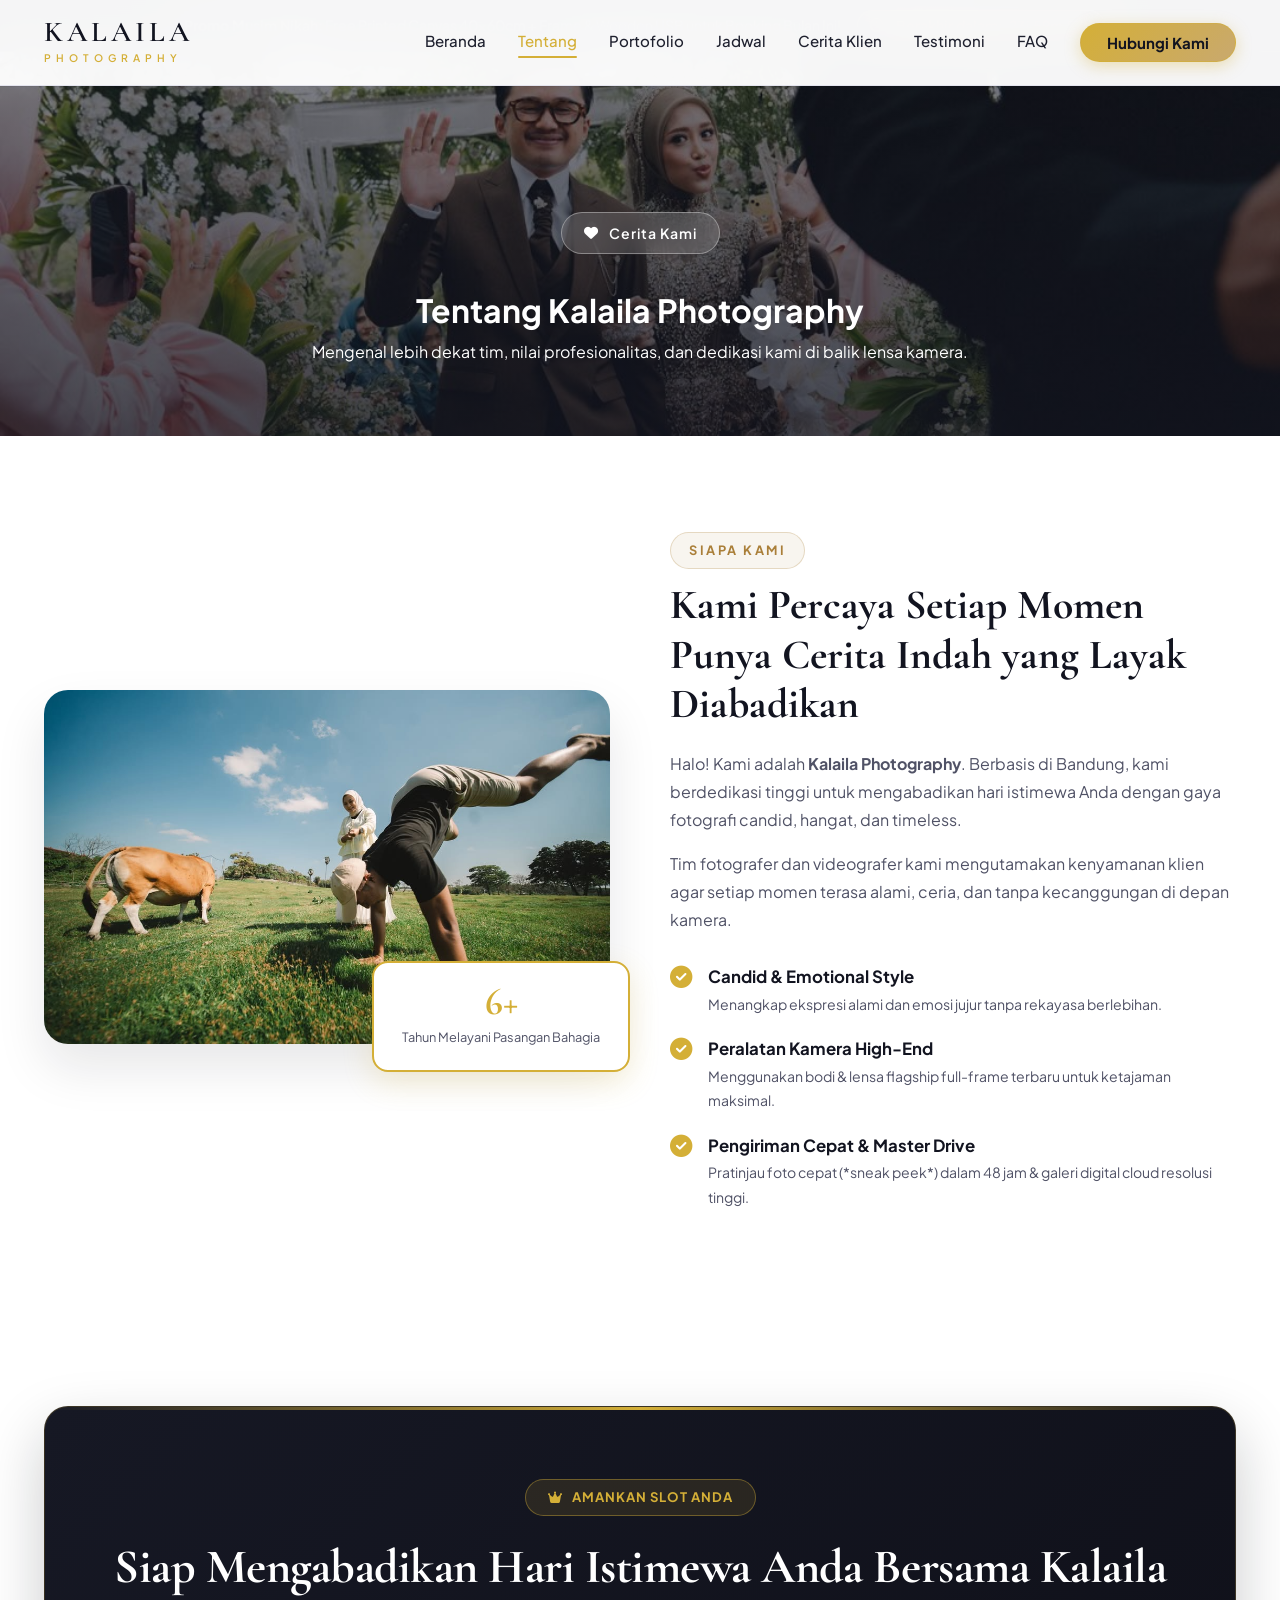
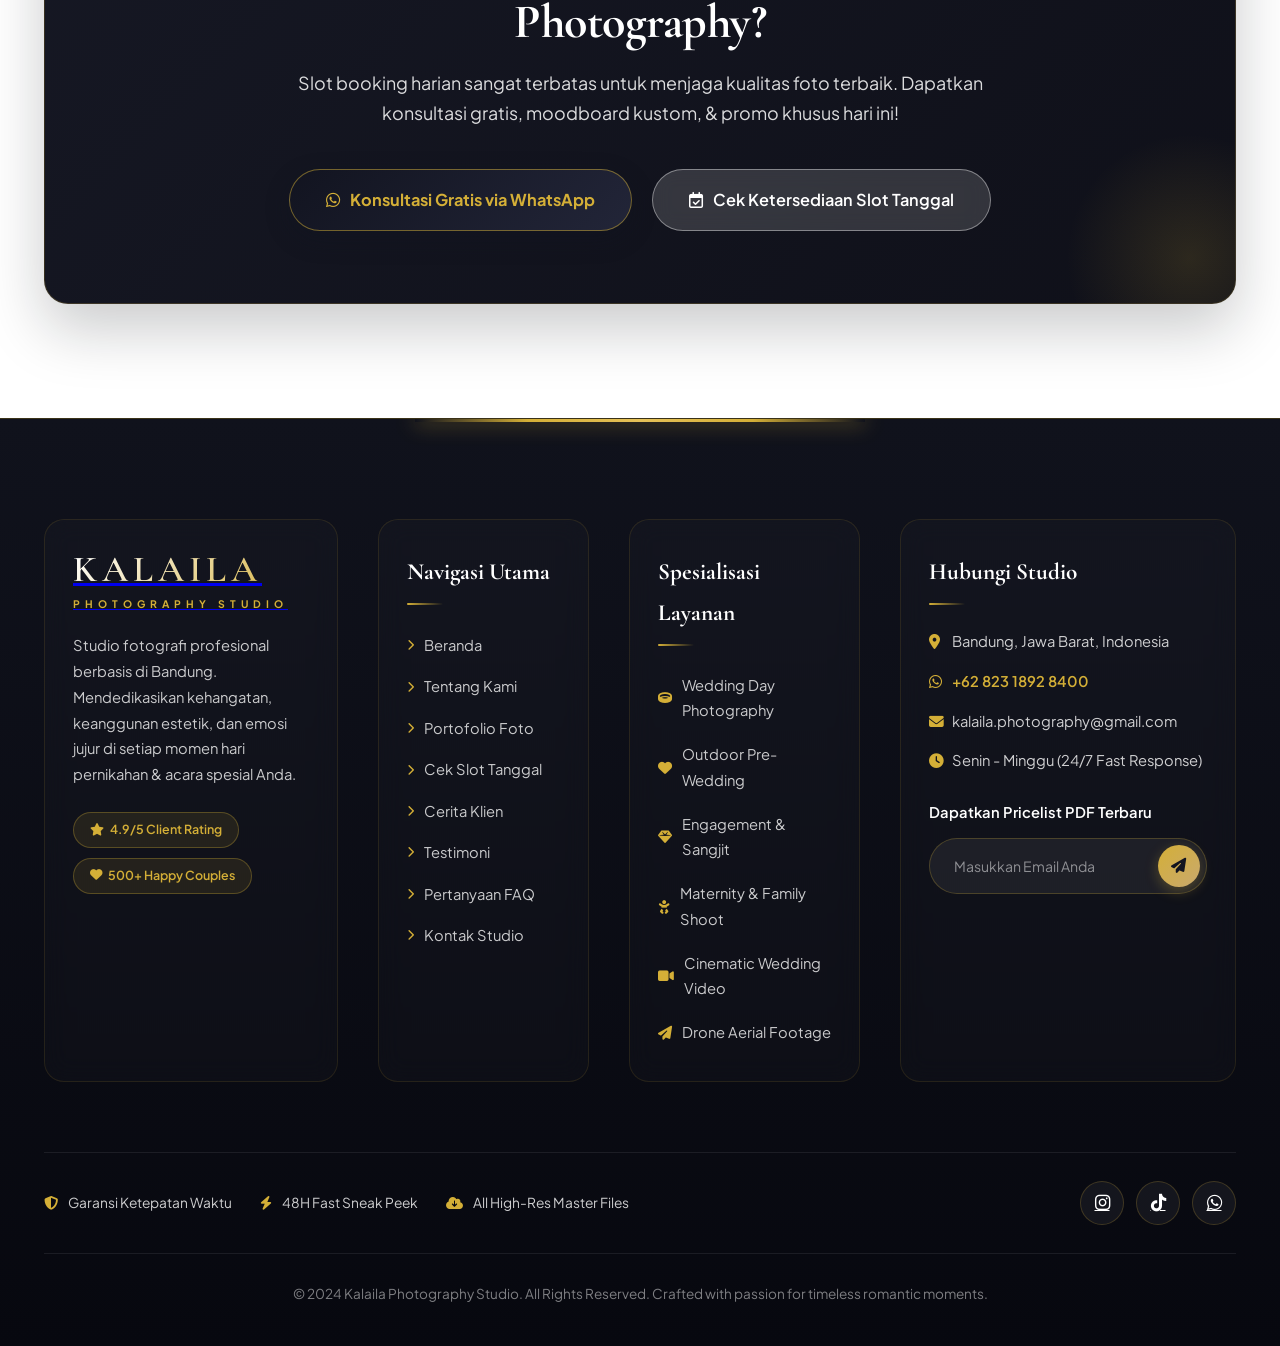
==== commit b5446b35: "NEW COMMIT AGAIN" ====
--- a/about.html
+++ b/about.html
@@ -40,13 +40,7 @@
                     <li><a href="index.html">Beranda</a></li>
                     <li><a href="about.html" class="active">Tentang</a></li>
                     <li><a href="portfolio.html">Portofolio</a></li>
-                    <li class="nav-dropdown">
-                        <a href="#" class="dropdown-toggle">Jadwal & Paket <i class="fas fa-chevron-down"></i></a>
-                        <ul class="dropdown-menu">
-                            <li><a href="availability.html"><i class="far fa-calendar-check"></i> Cek Slot Jadwal</a></li>
-                            <li><a href="packages.html"><i class="fas fa-tags"></i> Paket & Harga</a></li>
-                        </ul>
-                    </li>
+                    <li><a href="availability.html">Jadwal</a></li>
                     <li><a href="stories.html">Cerita Klien</a></li>
                     <li><a href="testimonials.html">Testimoni</a></li>
                     <li><a href="faq.html">FAQ</a></li>
@@ -157,7 +151,7 @@
                         <li><a href="index.html"><i class="fas fa-chevron-right"></i> Beranda</a></li>
                         <li><a href="about.html"><i class="fas fa-chevron-right"></i> Tentang Kami</a></li>
                         <li><a href="portfolio.html"><i class="fas fa-chevron-right"></i> Portofolio Foto</a></li>
-                        <li><a href="packages.html"><i class="fas fa-chevron-right"></i> Paket & Pricelist</a></li>
+
                         <li><a href="availability.html"><i class="fas fa-chevron-right"></i> Cek Slot Tanggal</a></li>
                         <li><a href="stories.html"><i class="fas fa-chevron-right"></i> Cerita Klien</a></li>
                         <li><a href="testimonials.html"><i class="fas fa-chevron-right"></i> Testimoni</a></li>
--- a/css/styles.css
+++ b/css/styles.css
@@ -1,5 +1,5 @@
 /* ==========================================================================
-   KALAILA PHOTOGRAPHY - WARM LUXURY & ELEGANT DESIGN SYSTEM
+   KALAILA PHOTOGRAPHY - ELEGANT WHITE & CLEAN PREMIUM DESIGN SYSTEM
    ========================================================================== */
 
 /* ========== GOOGLE FONTS IMPORT ========== */
@@ -7,35 +7,38 @@
 
 /* ========== COLOR PALETTE & DESIGN TOKENS ========== */
 :root {
-    --primary-color: #231a16;
-    /* Deep Espresso Coffee */
-    --primary-dark: #16100d;
-    /* Rich Dark Chocolate */
-    --primary-light: #362923;
-    /* Soft Muted Espresso */
-    --accent-color: #c86d51;
-    /* Warm Terracotta Rose */
-    --accent-hover: #b3593e;
-    --gold-accent: #d4a359;
-    /* Warm Champagne Gold */
-    --gold-light: #f7ebd0;
-    --gold-glow: rgba(212, 163, 89, 0.3);
-    --bg-warm: #faf6f0;
-    /* Soft Warm Cream / Ivory */
-    --card-bg-warm: #f3ece1;
-    /* Warm Sand Card Background */
+    --primary-color: #121420;
+    /* Deep Elegant Navy/Slate for sharp crisp titles */
+    --primary-dark: #090a12;
+    /* Rich Midnight Luxury */
+    --primary-light: #222538;
+    /* Soft Navy */
+    --accent-color: #aa7f39;
+    /* Rich Warm Gold for readable text on light bg */
+    --accent-hover: #946d2c;
+    --gold-accent: #d4af37;
+    /* Bright Metallic Gold for icons & dark bg */
+    --gold-light: #faf5ec;
+    /* Cream Ivory */
+    --gold-glow: rgba(212, 175, 55, 0.22);
+    --bg-warm: #f7f7fa;
+    /* Ultra Clean Off-White */
+    --card-bg-warm: #ffffff;
+    /* Pure White Cards */
     --white: #ffffff;
-    --border-color: #ebdcca;
-    --border-dark: rgba(212, 163, 89, 0.25);
-    --text-color: #2c231e;
-    --light-text: #6e625a;
-
-    --shadow-sm: 0 4px 12px rgba(35, 26, 22, 0.04);
-    --shadow-md: 0 10px 30px rgba(35, 26, 22, 0.08);
-    --shadow-lg: 0 20px 40px rgba(35, 26, 22, 0.12);
-    --shadow-warm-glow: 0 12px 32px rgba(212, 163, 89, 0.2);
-
-    --radius-sm: 8px;
+    --border-color: #e4e4ee;
+    --border-dark: rgba(212, 175, 55, 0.22);
+    --text-color: #1e202e;
+    /* High legibility dark charcoal body text */
+    --light-text: #505266;
+    /* Readable muted slate description text */
+
+    --shadow-sm: 0 4px 14px rgba(18, 20, 32, 0.03), 0 1px 3px rgba(18, 20, 32, 0.02);
+    --shadow-md: 0 12px 32px rgba(18, 20, 32, 0.06), 0 2px 6px rgba(18, 20, 32, 0.03);
+    --shadow-lg: 0 24px 50px rgba(18, 20, 32, 0.1);
+    --shadow-warm-glow: 0 10px 30px rgba(212, 175, 55, 0.2);
+
+    --radius-sm: 10px;
     --radius-md: 16px;
     --radius-lg: 24px;
     --transition: all 0.35s cubic-bezier(0.4, 0, 0.2, 1);
@@ -58,7 +61,7 @@
 body {
     font-family: var(--font-body);
     color: var(--text-color);
-    line-height: 1.7;
+    line-height: 1.75;
     background-color: var(--white);
     overflow-x: hidden;
 }
@@ -74,13 +77,19 @@
 }
 
 .sub-heading {
-    display: inline-block;
+    display: inline-flex;
+    align-items: center;
+    gap: 8px;
     color: var(--accent-color);
     font-weight: 700;
-    font-size: 0.85rem;
-    letter-spacing: 3px;
+    font-size: 0.8rem;
+    letter-spacing: 2.5px;
     text-transform: uppercase;
-    margin-bottom: 8px;
+    margin-bottom: 12px;
+    padding: 6px 18px;
+    background: rgba(170, 127, 57, 0.08);
+    border: 1px solid rgba(170, 127, 57, 0.25);
+    border-radius: 50px;
 }
 
 .section-header {
@@ -89,11 +98,12 @@
 
 .section-title {
     font-family: var(--font-serif);
-    font-size: 3rem;
+    font-size: 3.2rem;
     color: var(--primary-color);
     margin-bottom: 14px;
     font-weight: 600;
     line-height: 1.18;
+    letter-spacing: -0.5px;
 }
 
 .section-description {
@@ -109,7 +119,7 @@
     position: fixed;
     inset: 0;
     z-index: 99999;
-    background: var(--primary-dark);
+    background: var(--white);
     display: flex;
     align-items: center;
     justify-content: center;
@@ -126,7 +136,7 @@
 
 .loader-content {
     text-align: center;
-    color: var(--white);
+    color: var(--primary-color);
     padding: 24px;
 }
 
@@ -142,18 +152,17 @@
     font-size: 2.6rem;
     font-weight: 600;
     letter-spacing: 3px;
-    color: var(--white);
     text-transform: lowercase;
     margin-bottom: 20px;
-    background: linear-gradient(135deg, #ffffff 0%, var(--gold-accent) 100%);
+    background: linear-gradient(135deg, var(--primary-color) 0%, var(--gold-accent) 100%);
     -webkit-background-clip: text;
     -webkit-text-fill-color: transparent;
 }
 
 .loader-bar {
     width: 220px;
-    height: 4px;
-    background: rgba(255, 255, 255, 0.12);
+    height: 3px;
+    background: var(--border-color);
     border-radius: 10px;
     margin: 0 auto;
     overflow: hidden;
@@ -162,8 +171,8 @@
 .loader-progress {
     width: 0%;
     height: 100%;
-    background: var(--gold-accent);
-    box-shadow: 0 0 16px var(--gold-accent);
+    background: linear-gradient(90deg, var(--gold-accent), var(--accent-color));
+    box-shadow: 0 0 12px rgba(201, 169, 110, 0.4);
     animation: loaderFill 0.7s ease forwards;
 }
 
@@ -172,13 +181,13 @@
     0%,
     100% {
         transform: scale(1);
-        opacity: 0.8;
+        opacity: 0.7;
     }
 
     50% {
-        transform: scale(1.15);
+        transform: scale(1.12);
         opacity: 1;
-        filter: drop-shadow(0 0 12px var(--gold-accent));
+        filter: drop-shadow(0 0 10px rgba(201, 169, 110, 0.4));
     }
 }
 
@@ -194,12 +203,12 @@
 
 /* ========== TOP PROMO COUNTDOWN BAR ========== */
 .top-bar {
-    background: linear-gradient(90deg, #1c1410 0%, #362923 50%, #1c1410 100%);
+    background: linear-gradient(90deg, var(--primary-color) 0%, var(--primary-light) 50%, var(--primary-color) 100%);
     color: var(--white);
     font-size: 0.88rem;
     padding: 10px 0;
     text-align: center;
-    border-bottom: 1px solid var(--border-dark);
+    border-bottom: 1px solid rgba(201, 169, 110, 0.15);
 }
 
 .top-bar-content {
@@ -219,8 +228,8 @@
     display: inline-flex;
     align-items: center;
     gap: 6px;
-    background: rgba(212, 163, 89, 0.2);
-    border: 1px solid var(--gold-accent);
+    background: rgba(201, 169, 110, 0.15);
+    border: 1px solid rgba(201, 169, 110, 0.5);
     padding: 2px 12px;
     border-radius: 50px;
     font-weight: 700;
@@ -229,18 +238,19 @@
 
 /* ========== NAVIGATION BAR ========== */
 .navbar {
-    background-color: rgba(35, 26, 22, 0.94);
-    backdrop-filter: blur(14px);
-    color: var(--white);
+    background-color: rgba(255, 255, 255, 0.96);
+    backdrop-filter: blur(20px);
+    -webkit-backdrop-filter: blur(20px);
+    color: var(--text-color);
     padding: 1.1rem 0;
     position: fixed;
     width: 100%;
     top: 0;
     left: 0;
     z-index: 1000;
-    box-shadow: var(--shadow-sm);
-    transition: var(--transition);
-    border-bottom: 1px solid rgba(212, 163, 89, 0.15);
+    box-shadow: 0 1px 0 rgba(0, 0, 0, 0.04);
+    transition: var(--transition);
+    border-bottom: 1px solid var(--border-color);
 }
 
 .nav-content {
@@ -251,7 +261,7 @@
 
 .logo {
     text-decoration: none;
-    color: var(--white);
+    color: var(--primary-color);
     display: flex;
     flex-direction: column;
 }
@@ -262,6 +272,7 @@
     font-weight: 600;
     letter-spacing: 4px;
     line-height: 1;
+    color: var(--primary-color);
 }
 
 .logo span {
@@ -280,12 +291,17 @@
 }
 
 .nav-menu a {
-    color: rgba(255, 255, 255, 0.88);
+    color: var(--text-color);
     text-decoration: none;
     transition: var(--transition);
     font-weight: 500;
     font-size: 0.94rem;
     position: relative;
+    display: inline-flex;
+    align-items: center;
+}
+
+.nav-menu a:not(.nav-cta) {
     padding-bottom: 4px;
 }
 
@@ -303,7 +319,6 @@
     height: 2px;
     background: var(--gold-accent);
     border-radius: 2px;
-    box-shadow: 0 0 8px var(--gold-accent);
 }
 
 /* ========== NAVBAR DROPDOWN ========== */
@@ -334,10 +349,10 @@
     top: 100%;
     left: 50%;
     transform: translateX(-50%) translateY(10px);
-    background: var(--primary-dark);
-    border: 1px solid var(--border-dark);
+    background: var(--white);
+    border: 1px solid var(--border-color);
     border-radius: var(--radius-md);
-    box-shadow: 0 14px 36px rgba(0, 0, 0, 0.4);
+    box-shadow: 0 14px 36px rgba(26, 26, 46, 0.1);
     padding: 10px 0;
     min-width: 210px;
     list-style: none;
@@ -355,9 +370,9 @@
     transform: translateX(-50%) rotate(45deg);
     width: 12px;
     height: 12px;
-    background: var(--primary-dark);
-    border-left: 1px solid var(--border-dark);
-    border-top: 1px solid var(--border-dark);
+    background: var(--white);
+    border-left: 1px solid var(--border-color);
+    border-top: 1px solid var(--border-color);
 }
 
 .nav-dropdown:hover .dropdown-menu,
@@ -377,7 +392,7 @@
     align-items: center;
     gap: 10px;
     padding: 10px 20px;
-    color: rgba(255, 255, 255, 0.85);
+    color: var(--text-color);
     font-size: 0.9rem;
     text-decoration: none;
     transition: var(--transition);
@@ -394,24 +409,38 @@
 
 .dropdown-menu a:hover,
 .dropdown-menu a.active {
-    background: rgba(212, 163, 89, 0.12);
+    background: var(--bg-warm);
     color: var(--gold-accent);
     padding-left: 24px;
 }
 
 .nav-cta {
-    background-color: var(--accent-color);
-    color: var(--white) !important;
-    padding: 10px 24px;
+    display: inline-flex;
+    align-items: center;
+    justify-content: center;
+    background: linear-gradient(135deg, #d4af37 0%, #c9a96e 100%);
+    color: #121420 !important;
+    padding: 11px 26px !important;
     border-radius: 50px;
-    font-weight: 600 !important;
-    box-shadow: 0 4px 16px rgba(200, 109, 81, 0.35);
+    font-weight: 700 !important;
+    font-size: 0.92rem;
+    line-height: 1;
+    text-align: center;
+    box-shadow: 0 4px 16px rgba(212, 175, 55, 0.35);
+    border: 1px solid rgba(212, 175, 55, 0.5);
+    transition: var(--transition);
+}
+
+.nav-cta::after {
+    display: none !important;
 }
 
 .nav-cta:hover {
-    background-color: var(--accent-hover);
+    background: #121420;
+    color: #d4af37 !important;
+    border-color: #d4af37;
     transform: translateY(-2px);
-    box-shadow: 0 8px 20px rgba(200, 109, 81, 0.45);
+    box-shadow: 0 8px 24px rgba(18, 20, 32, 0.25);
 }
 
 .hamburger {
@@ -424,7 +453,7 @@
 .hamburger span {
     width: 25px;
     height: 3px;
-    background-color: var(--white);
+    background-color: var(--primary-color);
     transition: var(--transition);
     border-radius: 3px;
 }
@@ -456,7 +485,7 @@
     left: 0;
     right: 0;
     bottom: 0;
-    background: linear-gradient(180deg, rgba(22, 16, 13, 0.78) 0%, rgba(22, 16, 13, 0.88) 100%);
+    background: linear-gradient(180deg, rgba(18, 20, 32, 0.5) 0%, rgba(18, 20, 32, 0.75) 100%);
 }
 
 .hero-content {
@@ -470,14 +499,14 @@
     display: inline-flex;
     align-items: center;
     gap: 10px;
-    background: rgba(212, 163, 89, 0.15);
+    background: rgba(255, 255, 255, 0.15);
     backdrop-filter: blur(12px);
-    border: 1px solid var(--gold-accent);
+    border: 1px solid rgba(255, 255, 255, 0.35);
     padding: 8px 22px;
     border-radius: 50px;
     font-size: 0.88rem;
     font-weight: 600;
-    color: var(--gold-accent);
+    color: var(--white);
     margin-bottom: 28px;
     letter-spacing: 1px;
 }
@@ -489,13 +518,13 @@
     line-height: 1.12;
     margin-bottom: 24px;
     color: #fff;
-    text-shadow: 0 4px 20px rgba(0, 0, 0, 0.3);
+    text-shadow: 0 2px 16px rgba(0, 0, 0, 0.15);
 }
 
 .hero-subtitle {
     font-size: 1.25rem;
     font-weight: 300;
-    opacity: 0.92;
+    opacity: 0.95;
     margin-bottom: 40px;
     line-height: 1.65;
     max-width: 780px;
@@ -522,31 +551,36 @@
     align-items: center;
     gap: 10px;
     cursor: pointer;
+    border: none;
 }
 
 .cta-button.primary {
-    background-color: var(--accent-color);
-    color: var(--white);
-    box-shadow: 0 10px 24px rgba(200, 109, 81, 0.4);
+    background: linear-gradient(135deg, #121420 0%, #222538 100%);
+    color: #d4af37;
+    border: 1px solid rgba(212, 175, 55, 0.5);
+    font-weight: 700;
+    box-shadow: 0 8px 24px rgba(18, 20, 32, 0.3);
 }
 
 .cta-button.primary:hover {
-    background-color: var(--accent-hover);
+    background: linear-gradient(135deg, #d4af37 0%, #c9a96e 100%);
+    color: #121420;
+    border-color: #d4af37;
     transform: translateY(-3px);
-    box-shadow: 0 14px 30px rgba(200, 109, 81, 0.5);
+    box-shadow: 0 12px 30px rgba(212, 175, 55, 0.4);
 }
 
 .cta-button.secondary {
-    background: rgba(255, 255, 255, 0.12);
+    background: rgba(255, 255, 255, 0.15);
     backdrop-filter: blur(10px);
     color: var(--white);
-    border: 1px solid rgba(255, 255, 255, 0.35);
+    border: 1px solid rgba(255, 255, 255, 0.4);
 }
 
 .cta-button.secondary:hover {
-    background: rgba(255, 255, 255, 0.22);
+    background: rgba(255, 255, 255, 0.28);
     transform: translateY(-3px);
-    border-color: var(--gold-accent);
+    border-color: var(--white);
 }
 
 .hero-trust {
@@ -554,7 +588,7 @@
     justify-content: center;
     gap: 32px;
     font-size: 0.92rem;
-    opacity: 0.9;
+    opacity: 0.92;
     flex-wrap: wrap;
 }
 
@@ -564,10 +598,10 @@
 
 /* ========== QUICK STATS BAR ========== */
 .stats-bar {
-    background-color: var(--primary-dark);
-    color: var(--white);
-    padding: 44px 0;
-    border-bottom: 1px solid var(--border-dark);
+    background-color: var(--white);
+    color: var(--text-color);
+    padding: 52px 0;
+    border-bottom: 1px solid var(--border-color);
 }
 
 .stats-grid {
@@ -577,6 +611,20 @@
     text-align: center;
 }
 
+.stat-card {
+    padding: 20px;
+    border-radius: var(--radius-md);
+    background: var(--bg-warm);
+    border: 1px solid var(--border-color);
+    transition: var(--transition);
+}
+
+.stat-card:hover {
+    transform: translateY(-4px);
+    box-shadow: var(--shadow-md);
+    border-color: rgba(201, 169, 110, 0.3);
+}
+
 .stat-card i {
     font-size: 2rem;
     color: var(--gold-accent);
@@ -587,24 +635,24 @@
     font-family: var(--font-serif);
     font-size: 2.5rem;
     font-weight: 700;
-    color: var(--gold-accent);
+    color: var(--primary-color);
 }
 
 .stat-card p {
     font-size: 0.9rem;
-    color: rgba(255, 255, 255, 0.75);
+    color: var(--light-text);
 }
 
 /* ========== CONCEPT MATCHER QUIZ ========== */
 .concept-quiz-section {
     padding: 96px 0;
-    background: linear-gradient(180deg, var(--bg-warm) 0%, #f4ece1 100%);
+    background: var(--bg-warm);
 }
 
 .quiz-card {
     background: var(--white);
     border-radius: var(--radius-lg);
-    box-shadow: var(--shadow-lg);
+    box-shadow: var(--shadow-md);
     border: 1px solid var(--border-color);
     padding: 48px;
     max-width: 900px;
@@ -619,8 +667,8 @@
     top: 0;
     left: 0;
     right: 0;
-    height: 6px;
-    background: linear-gradient(90deg, var(--accent-color) 0%, var(--gold-accent) 100%);
+    height: 4px;
+    background: linear-gradient(90deg, var(--accent-color) 0%, var(--gold-accent) 50%, var(--accent-color) 100%);
 }
 
 .quiz-steps {
@@ -647,14 +695,15 @@
 
 .quiz-step-indicator.active {
     background: var(--primary-color);
-    color: var(--gold-accent);
-    border-color: var(--gold-accent);
-    box-shadow: var(--shadow-warm-glow);
+    color: var(--white);
+    border-color: var(--primary-color);
+    box-shadow: 0 4px 12px rgba(26, 26, 46, 0.2);
 }
 
 .quiz-step-indicator.completed {
     background: var(--gold-accent);
-    color: var(--primary-color);
+    color: var(--white);
+    border-color: var(--gold-accent);
 }
 
 .quiz-step-content {
@@ -722,7 +771,7 @@
     padding: 6px 18px;
     border-radius: 50px;
     margin-bottom: 16px;
-    border: 1px solid var(--gold-accent);
+    border: 1px solid rgba(201, 169, 110, 0.3);
 }
 
 .quiz-result-title {
@@ -733,14 +782,14 @@
 }
 
 .solution-card {
-    background: linear-gradient(135deg, var(--primary-color) 0%, var(--primary-dark) 100%);
+    background: var(--primary-color);
     color: var(--white);
     padding: 28px 32px;
     border-radius: var(--radius-md);
     margin: 24px auto;
     max-width: 620px;
-    border: 1px solid var(--border-dark);
-    box-shadow: 0 12px 32px rgba(35, 26, 22, 0.2);
+    border: 1px solid rgba(201, 169, 110, 0.2);
+    box-shadow: 0 12px 32px rgba(26, 26, 46, 0.15);
 }
 
 /* ========== BEFORE/AFTER SLIDER ========== */
@@ -757,6 +806,7 @@
     border-radius: var(--radius-md);
     overflow: hidden;
     box-shadow: var(--shadow-lg);
+    border: 1px solid var(--border-color);
 }
 
 .ba-img {
@@ -777,9 +827,9 @@
     top: 0;
     bottom: 0;
     left: 50%;
-    width: 4px;
-    background: var(--gold-accent);
-    box-shadow: 0 0 12px var(--gold-accent);
+    width: 3px;
+    background: var(--white);
+    box-shadow: 0 0 12px rgba(255, 255, 255, 0.5);
     cursor: ew-resize;
     z-index: 10;
 }
@@ -792,24 +842,27 @@
     width: 44px;
     height: 44px;
     border-radius: 50%;
-    background: var(--gold-accent);
+    background: var(--white);
     color: var(--primary-color);
     display: flex;
     align-items: center;
     justify-content: center;
-    box-shadow: 0 4px 16px rgba(0, 0, 0, 0.3);
+    box-shadow: 0 4px 16px rgba(0, 0, 0, 0.2);
+    border: 2px solid var(--gold-accent);
 }
 
 .ba-label {
     position: absolute;
     bottom: 20px;
     padding: 6px 16px;
-    background: rgba(35, 26, 22, 0.8);
-    color: var(--white);
+    background: rgba(255, 255, 255, 0.92);
+    color: var(--primary-color);
     border-radius: 50px;
     font-size: 0.85rem;
     font-weight: 600;
     z-index: 5;
+    backdrop-filter: blur(8px);
+    border: 1px solid var(--border-color);
 }
 
 .ba-label.before {
@@ -819,6 +872,7 @@
 .ba-label.after {
     right: 20px;
     color: var(--gold-accent);
+    border-color: rgba(201, 169, 110, 0.3);
 }
 
 /* ========== PORTFOLIO GRID & FILTERS ========== */
@@ -839,7 +893,7 @@
     padding: 10px 22px;
     border-radius: 50px;
     border: 1px solid var(--border-color);
-    background: var(--bg-warm);
+    background: var(--white);
     color: var(--text-color);
     font-weight: 600;
     font-size: 0.92rem;
@@ -850,7 +904,7 @@
 .filter-btn:hover,
 .filter-btn.active {
     background: var(--primary-color);
-    color: var(--gold-accent);
+    color: var(--white);
     border-color: var(--primary-color);
     box-shadow: var(--shadow-sm);
 }
@@ -866,11 +920,13 @@
     overflow: hidden;
     box-shadow: var(--shadow-md);
     transition: var(--transition);
+    border: 1px solid var(--border-color);
 }
 
 .portfolio-item:hover {
     transform: translateY(-8px);
     box-shadow: var(--shadow-lg);
+    border-color: rgba(201, 169, 110, 0.3);
 }
 
 .portfolio-image {
@@ -887,13 +943,13 @@
 }
 
 .portfolio-item:hover .portfolio-image img {
-    transform: scale(1.08);
+    transform: scale(1.06);
 }
 
 .portfolio-overlay {
     position: absolute;
     inset: 0;
-    background: linear-gradient(180deg, rgba(35, 26, 22, 0.1) 0%, rgba(35, 26, 22, 0.92) 100%);
+    background: linear-gradient(180deg, rgba(26, 26, 46, 0.05) 0%, rgba(26, 26, 46, 0.85) 100%);
     opacity: 0;
     transition: var(--transition);
     display: flex;
@@ -910,7 +966,7 @@
 .category-tag {
     display: inline-block;
     background: var(--gold-accent);
-    color: var(--primary-color);
+    color: var(--white);
     font-size: 0.75rem;
     font-weight: 700;
     padding: 4px 12px;
@@ -918,6 +974,7 @@
     align-self: flex-start;
     margin-bottom: 8px;
     text-transform: uppercase;
+    letter-spacing: 0.5px;
 }
 
 .portfolio-overlay h4 {
@@ -932,24 +989,236 @@
     margin-bottom: 16px;
 }
 
-.lightbox-trigger {
-    background: rgba(255, 255, 255, 0.2);
-    backdrop-filter: blur(8px);
-    color: var(--white);
-    border: 1px solid rgba(255, 255, 255, 0.4);
-    padding: 8px 18px;
+.lightbox-trigger,
+.open-couple-btn {
+    background: linear-gradient(135deg, #d4af37 0%, #c9a96e 100%);
+    color: #121420;
+    border: none;
+    padding: 10px 22px;
     border-radius: 50px;
-    font-size: 0.85rem;
-    font-weight: 600;
+    font-size: 0.88rem;
+    font-weight: 700;
     cursor: pointer;
     align-self: flex-start;
     transition: var(--transition);
-}
-
-.lightbox-trigger:hover {
+    box-shadow: 0 4px 15px rgba(212, 175, 55, 0.35);
+}
+
+.lightbox-trigger:hover,
+.open-couple-btn:hover {
+    background: #121420;
+    color: #d4af37;
+    transform: scale(1.05);
+    box-shadow: 0 8px 24px rgba(18, 20, 32, 0.4);
+}
+
+.photo-count-badge {
+    position: absolute;
+    top: 16px;
+    right: 16px;
+    z-index: 4;
+    background: rgba(18, 20, 32, 0.82);
+    backdrop-filter: blur(8px);
+    color: #d4af37;
+    border: 1px solid rgba(212, 175, 55, 0.4);
+    font-size: 0.78rem;
+    font-weight: 700;
+    padding: 4px 14px;
+    border-radius: 50px;
+    display: inline-flex;
+    align-items: center;
+    gap: 6px;
+    box-shadow: 0 4px 12px rgba(0,0,0,0.25);
+}
+
+/* ========== COUPLE GALLERY POPUP MODAL ========== */
+.couple-modal {
+    position: fixed;
+    inset: 0;
+    z-index: 99999;
+    display: flex;
+    align-items: center;
+    justify-content: center;
+    padding: 20px;
+    opacity: 0;
+    visibility: hidden;
+    transition: opacity 0.35s ease, visibility 0.35s ease;
+}
+
+.couple-modal.active {
+    opacity: 1;
+    visibility: visible;
+}
+
+.couple-modal-overlay {
+    position: absolute;
+    inset: 0;
+    background: rgba(9, 10, 18, 0.88);
+    backdrop-filter: blur(16px);
+}
+
+.couple-modal-container {
+    position: relative;
+    z-index: 2;
+    background: #121420;
+    color: var(--white);
+    border: 1px solid rgba(212, 175, 55, 0.35);
+    border-radius: var(--radius-lg);
+    width: 100%;
+    max-width: 920px;
+    max-height: 92vh;
+    overflow-y: auto;
+    box-shadow: 0 25px 60px rgba(0, 0, 0, 0.5);
+    display: flex;
+    flex-direction: column;
+}
+
+.couple-modal-header {
+    display: flex;
+    justify-content: space-between;
+    align-items: center;
+    padding: 24px 32px;
+    border-bottom: 1px solid rgba(255, 255, 255, 0.1);
+}
+
+.couple-modal-header h3 {
+    font-family: var(--font-serif);
+    font-size: 1.9rem;
+    color: var(--white);
+}
+
+.couple-modal-header .subtitle {
+    font-size: 0.88rem;
+    color: var(--gold-accent);
+    display: block;
+    margin-top: 2px;
+}
+
+.couple-modal-close {
+    background: rgba(255, 255, 255, 0.1);
+    color: var(--white);
+    border: none;
+    width: 40px;
+    height: 40px;
+    border-radius: 50%;
+    font-size: 1.5rem;
+    cursor: pointer;
+    transition: var(--transition);
+    display: flex;
+    align-items: center;
+    justify-content: center;
+    flex-shrink: 0;
+}
+
+.couple-modal-close:hover {
     background: var(--gold-accent);
-    color: var(--primary-color);
+    color: #121420;
+    transform: rotate(90deg);
+}
+
+.couple-modal-body {
+    padding: 28px 32px 32px 32px;
+    display: flex;
+    flex-direction: column;
+    gap: 20px;
+}
+
+.couple-main-photo-holder {
+    width: 100%;
+    height: 440px;
+    border-radius: var(--radius-md);
+    overflow: hidden;
+    background: #07080f;
+    position: relative;
+    border: 1px solid rgba(255, 255, 255, 0.08);
+}
+
+.couple-main-photo-holder img {
+    width: 100%;
+    height: 100%;
+    object-fit: cover;
+    transition: opacity 0.3s ease;
+}
+
+.couple-nav-btn {
+    position: absolute;
+    top: 50%;
+    transform: translateY(-50%);
+    z-index: 10;
+    width: 48px;
+    height: 48px;
+    border-radius: 50%;
+    background: rgba(18, 20, 32, 0.75);
+    backdrop-filter: blur(8px);
+    color: var(--white);
+    border: 1px solid rgba(212, 175, 55, 0.4);
+    font-size: 1.2rem;
+    cursor: pointer;
+    transition: var(--transition);
+    display: flex;
+    align-items: center;
+    justify-content: center;
+    box-shadow: 0 4px 16px rgba(0, 0, 0, 0.35);
+}
+
+.couple-nav-btn.prev {
+    left: 16px;
+}
+
+.couple-nav-btn.next {
+    right: 16px;
+}
+
+.couple-nav-btn:hover {
+    background: var(--gold-accent);
+    color: #121420;
     border-color: var(--gold-accent);
+    transform: translateY(-50%) scale(1.1);
+    box-shadow: 0 6px 20px rgba(212, 175, 55, 0.5);
+}
+
+.couple-thumbs-grid {
+    display: flex;
+    gap: 12px;
+    justify-content: center;
+    overflow-x: auto;
+    padding: 6px 0;
+}
+
+.couple-thumb-item {
+    width: 85px;
+    height: 85px;
+    border-radius: 12px;
+    overflow: hidden;
+    cursor: pointer;
+    border: 2px solid transparent;
+    transition: var(--transition);
+    flex-shrink: 0;
+    opacity: 0.5;
+}
+
+.couple-thumb-item.active,
+.couple-thumb-item:hover {
+    border-color: var(--gold-accent);
+    opacity: 1;
+    transform: scale(1.05);
+    box-shadow: 0 4px 14px rgba(212, 175, 55, 0.3);
+}
+
+.couple-thumb-item img {
+    width: 100%;
+    height: 100%;
+    object-fit: cover;
+}
+
+.couple-modal-footer {
+    display: flex;
+    justify-content: space-between;
+    align-items: center;
+    flex-wrap: wrap;
+    gap: 16px;
+    padding-top: 16px;
+    border-top: 1px solid rgba(255, 255, 255, 0.1);
 }
 
 /* ========== PACKAGES & DP CALCULATOR ========== */
@@ -981,6 +1250,7 @@
 .package-card:hover {
     transform: translateY(-8px);
     box-shadow: var(--shadow-lg);
+    border-color: rgba(201, 169, 110, 0.25);
 }
 
 .package-card.featured {
@@ -995,7 +1265,7 @@
     font-size: 0.78rem;
     font-weight: 700;
     color: var(--accent-color);
-    background: var(--card-bg-warm);
+    background: var(--gold-light);
     padding: 4px 14px;
     border-radius: 50px;
     margin-bottom: 16px;
@@ -1003,7 +1273,7 @@
 
 .featured-badge {
     background: var(--gold-accent);
-    color: var(--primary-color);
+    color: var(--white);
 }
 
 .package-title {
@@ -1080,7 +1350,7 @@
 
 .btn-package:hover {
     background: var(--primary-color);
-    color: var(--gold-accent);
+    color: var(--white);
     border-color: var(--primary-color);
 }
 
@@ -1088,7 +1358,7 @@
     background: var(--accent-color);
     color: var(--white);
     border: none;
-    box-shadow: 0 8px 20px rgba(200, 109, 81, 0.4);
+    box-shadow: 0 8px 20px rgba(201, 169, 110, 0.35);
 }
 
 .btn-package.featured-btn:hover {
@@ -1102,7 +1372,7 @@
     border-radius: var(--radius-lg);
     padding: 48px;
     box-shadow: var(--shadow-lg);
-    border: 1px solid var(--border-dark);
+    border: 1px solid rgba(201, 169, 110, 0.15);
 }
 
 .calc-header {
@@ -1127,15 +1397,15 @@
     font-weight: 600;
     font-size: 0.95rem;
     margin-bottom: 8px;
-    color: var(--gold-light);
+    color: rgba(255, 255, 255, 0.85);
 }
 
 #calcBasePackage {
     width: 100%;
     padding: 12px 16px;
     border-radius: var(--radius-sm);
-    background: rgba(255, 255, 255, 0.1);
-    border: 1px solid rgba(212, 163, 89, 0.4);
+    background: rgba(255, 255, 255, 0.08);
+    border: 1px solid rgba(201, 169, 110, 0.3);
     color: var(--white);
     font-family: inherit;
     font-size: 0.95rem;
@@ -1160,7 +1430,7 @@
     background: rgba(255, 255, 255, 0.05);
     padding: 12px 16px;
     border-radius: var(--radius-sm);
-    border: 1px solid rgba(255, 255, 255, 0.1);
+    border: 1px solid rgba(255, 255, 255, 0.08);
     cursor: pointer;
     font-size: 0.9rem;
 }
@@ -1175,7 +1445,7 @@
     background: rgba(255, 255, 255, 0.06);
     padding: 28px;
     border-radius: var(--radius-md);
-    border: 1px solid rgba(212, 163, 89, 0.25);
+    border: 1px solid rgba(201, 169, 110, 0.2);
 }
 
 .calc-summary-box h4 {
@@ -1223,7 +1493,7 @@
 /* ========== ALBUM SHOWCASE ========== */
 .album-showcase-section {
     padding: 96px 0;
-    background: var(--white);
+    background: var(--bg-warm);
 }
 
 .album-grid {
@@ -1233,11 +1503,18 @@
 }
 
 .album-card {
-    background: var(--bg-warm);
+    background: var(--white);
     border-radius: var(--radius-md);
     overflow: hidden;
     border: 1px solid var(--border-color);
     box-shadow: var(--shadow-md);
+    transition: var(--transition);
+}
+
+.album-card:hover {
+    transform: translateY(-6px);
+    box-shadow: var(--shadow-lg);
+    border-color: rgba(201, 169, 110, 0.25);
 }
 
 .album-img-holder {
@@ -1299,8 +1576,8 @@
     position: absolute;
     bottom: -20px;
     right: -20px;
-    background: var(--primary-color);
-    color: var(--white);
+    background: var(--white);
+    color: var(--primary-color);
     padding: 20px 28px;
     border-radius: var(--radius-md);
     border: 2px solid var(--gold-accent);
@@ -1319,7 +1596,7 @@
 
 .exp-text {
     font-size: 0.8rem;
-    opacity: 0.85;
+    color: var(--light-text);
 }
 
 .about-text h2 {
@@ -1381,6 +1658,12 @@
     overflow: hidden;
     box-shadow: var(--shadow-md);
     border: 1px solid var(--border-color);
+    transition: var(--transition);
+}
+
+.story-card:hover {
+    transform: translateY(-6px);
+    box-shadow: var(--shadow-lg);
 }
 
 .story-img-holder {
@@ -1442,11 +1725,18 @@
 }
 
 .testimonial-card {
-    background: var(--bg-warm);
+    background: var(--white);
     padding: 36px 28px;
     border-radius: var(--radius-md);
     border: 1px solid var(--border-color);
     box-shadow: var(--shadow-sm);
+    transition: var(--transition);
+}
+
+.testimonial-card:hover {
+    box-shadow: var(--shadow-md);
+    transform: translateY(-4px);
+    border-color: rgba(201, 169, 110, 0.25);
 }
 
 .stars {
@@ -1471,13 +1761,72 @@
     width: 44px;
     height: 44px;
     border-radius: 50%;
-    background: var(--primary-color);
-    color: var(--gold-accent);
+    background: var(--gold-light);
+    color: var(--accent-color);
     display: flex;
     align-items: center;
     justify-content: center;
     font-weight: 700;
     font-size: 0.9rem;
+    border: 1px solid rgba(201, 169, 110, 0.2);
+}
+
+/* ========== SUBMIT TESTIMONIAL FORM SECTION ========== */
+.testimonial-form-section {
+    background: var(--bg-warm);
+}
+
+.testimonial-form-card {
+    background: var(--white);
+    border-radius: var(--radius-lg);
+    padding: 44px;
+    box-shadow: var(--shadow-md);
+    border: 1px solid var(--border-color);
+    max-width: 800px;
+    margin: 0 auto;
+}
+
+.testimonial-form-header {
+    text-align: center;
+    margin-bottom: 32px;
+}
+
+.testimonial-form-header h3 {
+    font-family: var(--font-serif);
+    font-size: 2rem;
+    color: var(--primary-color);
+    margin-top: 8px;
+    margin-bottom: 8px;
+}
+
+.testimonial-form-header p {
+    color: var(--light-text);
+    font-size: 0.95rem;
+}
+
+.star-rating-picker {
+    display: inline-flex;
+    flex-direction: row-reverse;
+    gap: 8px;
+    font-size: 1.6rem;
+    padding-top: 4px;
+}
+
+.star-rating-picker input {
+    display: none;
+}
+
+.star-rating-picker label {
+    color: #cbd5e1;
+    cursor: pointer;
+    transition: var(--transition);
+}
+
+.star-rating-picker input:checked ~ label,
+.star-rating-picker label:hover,
+.star-rating-picker label:hover ~ label {
+    color: var(--gold-accent);
+    transform: scale(1.15);
 }
 
 .client-info h4 {
@@ -1500,7 +1849,7 @@
     background: var(--white);
     border-radius: var(--radius-lg);
     padding: 48px;
-    box-shadow: var(--shadow-lg);
+    box-shadow: var(--shadow-md);
     border: 1px solid var(--border-color);
     max-width: 800px;
     margin: 0 auto;
@@ -1520,6 +1869,7 @@
     padding: 4px 16px;
     border-radius: 50px;
     margin-bottom: 12px;
+    border: 1px solid rgba(201, 169, 110, 0.2);
 }
 
 .availability-text h2 {
@@ -1558,6 +1908,7 @@
     font-size: 0.95rem;
     outline: none;
     transition: var(--transition);
+    color: var(--text-color);
 }
 
 .form-group input:focus,
@@ -1565,7 +1916,7 @@
 .form-group textarea:focus {
     border-color: var(--gold-accent);
     background: var(--white);
-    box-shadow: 0 0 0 3px rgba(212, 163, 89, 0.2);
+    box-shadow: 0 0 0 3px rgba(201, 169, 110, 0.12);
 }
 
 .btn-check-availability {
@@ -1579,7 +1930,7 @@
     font-size: 1rem;
     cursor: pointer;
     transition: var(--transition);
-    box-shadow: 0 8px 20px rgba(200, 109, 81, 0.35);
+    box-shadow: 0 8px 20px rgba(201, 169, 110, 0.3);
 }
 
 .btn-check-availability:hover {
@@ -1595,15 +1946,15 @@
 
 .availability-result.success {
     display: block;
-    background: var(--primary-color);
-    color: var(--white);
-    border: 1px solid var(--gold-accent);
+    background: #f0faf4;
+    color: var(--primary-color);
+    border: 1px solid #2ecc71;
 }
 
 .availability-result.error {
     display: block;
-    background: #2b1818;
-    color: var(--white);
+    background: #fef5f5;
+    color: var(--primary-color);
     border: 1px solid #e74c3c;
 }
 
@@ -1647,8 +1998,8 @@
 .legend-item.booked i { color: #e74c3c; }
 
 .btn-admin-slot {
-    background: var(--primary-color);
-    color: var(--gold-accent);
+    background: var(--white);
+    color: var(--primary-color);
     border: 1px dashed var(--gold-accent);
     border-radius: 50px;
     padding: 5px 14px;
@@ -1662,7 +2013,7 @@
 .btn-admin-slot:hover,
 .btn-admin-slot.active {
     background: var(--gold-accent);
-    color: var(--primary-color);
+    color: var(--white);
     border-style: solid;
 }
 
@@ -1673,7 +2024,7 @@
 }
 
 .date-chip {
-    background: var(--bg-warm);
+    background: var(--white);
     border: 1px solid var(--border-color);
     border-radius: var(--radius-sm);
     padding: 10px 6px;
@@ -1685,6 +2036,7 @@
 .date-chip:hover {
     transform: translateY(-2px);
     box-shadow: var(--shadow-sm);
+    border-color: rgba(201, 169, 110, 0.3);
 }
 
 .date-chip .day-num {
@@ -1711,23 +2063,23 @@
 }
 
 .date-chip.status-available .status-badge {
-    background: rgba(46, 204, 113, 0.15);
+    background: rgba(46, 204, 113, 0.12);
     color: #27ae60;
 }
 
 .date-chip.status-limited .status-badge {
-    background: rgba(241, 196, 15, 0.2);
+    background: rgba(241, 196, 15, 0.15);
     color: #d35400;
 }
 
 .date-chip.status-booked {
-    background: rgba(231, 76, 60, 0.06);
-    border-color: rgba(231, 76, 60, 0.3);
+    background: rgba(231, 76, 60, 0.04);
+    border-color: rgba(231, 76, 60, 0.2);
     opacity: 0.85;
 }
 
 .date-chip.status-booked .status-badge {
-    background: rgba(231, 76, 60, 0.15);
+    background: rgba(231, 76, 60, 0.1);
     color: #c0392b;
 }
 
@@ -1748,7 +2100,17 @@
     border: 1px solid var(--border-color);
     border-radius: var(--radius-md);
     overflow: hidden;
-    background: var(--bg-warm);
+    background: var(--white);
+    transition: var(--transition);
+}
+
+.faq-item:hover {
+    border-color: rgba(201, 169, 110, 0.3);
+}
+
+.faq-item.active {
+    border-color: var(--gold-accent);
+    box-shadow: var(--shadow-sm);
 }
 
 .faq-question {
@@ -1812,6 +2174,12 @@
     padding: 20px;
     border-radius: var(--radius-md);
     border: 1px solid var(--border-color);
+    transition: var(--transition);
+}
+
+.info-item:hover {
+    box-shadow: var(--shadow-sm);
+    border-color: rgba(201, 169, 110, 0.2);
 }
 
 .info-item i {
@@ -1844,36 +2212,40 @@
 .submit-button {
     padding: 14px;
     border-radius: 50px;
-    background: #25d366;
+    background: var(--accent-color);
     color: var(--white);
     border: none;
     font-weight: 700;
     font-size: 1rem;
     cursor: pointer;
     transition: var(--transition);
+    box-shadow: 0 6px 18px rgba(201, 169, 110, 0.3);
 }
 
 .submit-button:hover {
-    background: #1eb956;
+    background: var(--accent-hover);
+    transform: translateY(-2px);
+    box-shadow: 0 10px 24px rgba(201, 169, 110, 0.4);
 }
 
 /* ========== PRE-FOOTER VIP CTA BANNER ========== */
 .pre-footer-cta {
-    padding: 90px 0 90px 0;
-    background: var(--bg-warm);
+    padding: 100px 0 90px 0;
+    background: var(--white);
+    position: relative;
 }
 
 .pre-footer-card {
-    background: linear-gradient(135deg, var(--primary-color) 0%, var(--primary-dark) 100%);
+    background: linear-gradient(135deg, #161824 0%, #0f1019 100%);
     color: var(--white);
     border-radius: var(--radius-lg);
-    padding: 64px 48px;
+    padding: 72px 56px;
     text-align: center;
-    box-shadow: 0 24px 60px rgba(35, 26, 22, 0.25);
-    border: 1px solid var(--border-dark);
+    box-shadow: 0 25px 60px rgba(15, 16, 25, 0.22);
     position: relative;
     overflow: hidden;
     margin-bottom: 24px;
+    border: 1px solid rgba(212, 175, 55, 0.2);
 }
 
 .pre-footer-card::before {
@@ -1882,35 +2254,52 @@
     top: 0;
     left: 0;
     right: 0;
-    height: 4px;
-    background: linear-gradient(90deg, var(--accent-color), var(--gold-accent), var(--accent-color));
+    height: 3px;
+    background: linear-gradient(90deg, transparent, var(--gold-accent), transparent);
+}
+
+.pre-footer-card::after {
+    content: '';
+    position: absolute;
+    bottom: -80px;
+    right: -80px;
+    width: 250px;
+    height: 250px;
+    background: radial-gradient(circle, rgba(212, 175, 55, 0.15) 0%, transparent 70%);
+    pointer-events: none;
 }
 
 .pre-footer-badge {
-    display: inline-block;
-    background: rgba(212, 163, 89, 0.2);
-    border: 1px solid var(--gold-accent);
+    display: inline-flex;
+    align-items: center;
+    gap: 8px;
+    background: rgba(212, 175, 55, 0.12);
+    border: 1px solid rgba(212, 175, 55, 0.4);
     color: var(--gold-accent);
-    font-size: 0.85rem;
+    font-size: 0.82rem;
     font-weight: 700;
-    padding: 6px 20px;
+    padding: 6px 22px;
     border-radius: 50px;
-    margin-bottom: 20px;
+    margin-bottom: 24px;
+    letter-spacing: 1px;
+    text-transform: uppercase;
 }
 
 .pre-footer-card h2 {
     font-family: var(--font-serif);
-    font-size: 2.8rem;
-    line-height: 1.2;
-    margin-bottom: 16px;
-    color: var(--white);
+    font-size: 3rem;
+    line-height: 1.15;
+    margin-bottom: 18px;
+    color: var(--white);
+    letter-spacing: -0.5px;
 }
 
 .pre-footer-card p {
-    font-size: 1.1rem;
-    opacity: 0.9;
-    max-width: 720px;
-    margin: 0 auto 36px auto;
+    font-size: 1.12rem;
+    color: rgba(255, 255, 255, 0.85);
+    max-width: 740px;
+    margin: 0 auto 40px auto;
+    line-height: 1.7;
 }
 
 .pre-footer-buttons {
@@ -1920,75 +2309,116 @@
     flex-wrap: wrap;
 }
 
-/* ========== MULTI-COLUMN LUXURY FOOTER ========== */
+/* ========== MULTI-COLUMN LUXURY GLASSFOOTER ========== */
 .footer-main {
-    background-color: var(--primary-dark);
-    color: var(--white);
-    padding: 80px 0 30px 0;
-    border-top: 1px solid var(--border-dark);
+    background: linear-gradient(180deg, #10121c 0%, #07080f 100%);
+    color: var(--white);
+    padding: 100px 0 40px 0;
+    position: relative;
+    border-top: 1px solid rgba(212, 175, 55, 0.25);
+    overflow: hidden;
+}
+
+.footer-main::before {
+    content: '';
+    position: absolute;
+    top: 0;
+    left: 50%;
+    transform: translateX(-50%);
+    width: 450px;
+    height: 3px;
+    background: linear-gradient(90deg, transparent, var(--gold-accent), #e5c158, var(--gold-accent), transparent);
+    box-shadow: 0 0 20px var(--gold-accent);
 }
 
 .footer-grid {
     display: grid;
     grid-template-columns: 1.4fr 1fr 1.1fr 1.3fr;
-    gap: 48px;
-    margin-bottom: 60px;
+    gap: 40px;
+    margin-bottom: 70px;
 }
 
 .footer-col {
     display: flex;
     flex-direction: column;
+    background: rgba(255, 255, 255, 0.02);
+    border: 1px solid rgba(212, 175, 55, 0.12);
+    padding: 32px 28px;
+    border-radius: 20px;
+    backdrop-filter: blur(12px);
+    transition: var(--transition);
+}
+
+.footer-col:hover {
+    background: rgba(255, 255, 255, 0.04);
+    border-color: rgba(212, 175, 55, 0.3);
+    transform: translateY(-4px);
+    box-shadow: 0 16px 40px rgba(0, 0, 0, 0.2);
 }
 
 .footer-logo h2 {
     font-family: var(--font-serif);
-    font-size: 2rem;
+    font-size: 2.3rem;
     font-weight: 600;
-    letter-spacing: 4px;
+    letter-spacing: 5px;
     color: var(--white);
     line-height: 1;
+    background: linear-gradient(135deg, #ffffff 0%, #d4af37 100%);
+    -webkit-background-clip: text;
+    -webkit-text-fill-color: transparent;
 }
 
 .footer-logo span {
     font-size: 0.65rem;
     letter-spacing: 5px;
     color: var(--gold-accent);
-    font-weight: 600;
+    font-weight: 700;
     display: block;
-    margin-top: 4px;
+    margin-top: 6px;
     margin-bottom: 20px;
 }
 
 .footer-bio {
     font-size: 0.92rem;
-    color: rgba(255, 255, 255, 0.75);
-    line-height: 1.7;
+    color: rgba(255, 255, 255, 0.78);
+    line-height: 1.75;
     margin-bottom: 24px;
 }
 
 .footer-trust-pills {
     display: flex;
-    gap: 12px;
+    gap: 10px;
     flex-wrap: wrap;
 }
 
 .footer-trust-pills span {
-    background: rgba(255, 255, 255, 0.08);
-    border: 1px solid rgba(212, 163, 89, 0.3);
+    background: rgba(212, 175, 55, 0.1);
+    border: 1px solid rgba(212, 175, 55, 0.3);
     color: var(--gold-accent);
     font-size: 0.78rem;
     font-weight: 600;
-    padding: 4px 14px;
+    padding: 6px 16px;
     border-radius: 50px;
+    display: inline-flex;
+    align-items: center;
+    gap: 6px;
+    transition: var(--transition);
+}
+
+.footer-trust-pills span:hover {
+    background: linear-gradient(135deg, #d4af37 0%, #c9a96e 100%);
+    color: #121420;
+    border-color: #d4af37;
+    box-shadow: 0 6px 18px rgba(212, 175, 55, 0.3);
 }
 
 .footer-col-title {
     font-family: var(--font-serif);
-    font-size: 1.35rem;
+    font-size: 1.45rem;
     color: var(--white);
     margin-bottom: 24px;
     position: relative;
-    padding-bottom: 10px;
+    padding-bottom: 12px;
 }
 
 .footer-col-title::after {
@@ -1998,7 +2428,8 @@
     left: 0;
     width: 36px;
     height: 2px;
-    background: var(--gold-accent);
+    background: linear-gradient(90deg, var(--gold-accent), transparent);
+    border-radius: 2px;
 }
 
 .footer-links,
@@ -2009,13 +2440,13 @@
 }
 
 .footer-links a {
-    color: rgba(255, 255, 255, 0.75);
+    color: rgba(255, 255, 255, 0.78);
     text-decoration: none;
     font-size: 0.92rem;
     transition: var(--transition);
     display: inline-flex;
     align-items: center;
-    gap: 8px;
+    gap: 10px;
 }
 
 .footer-links a i {
@@ -2026,27 +2457,39 @@
 
 .footer-links a:hover {
     color: var(--gold-accent);
-    transform: translateX(4px);
+    transform: translateX(6px);
+}
+
+.footer-links a:hover i {
+    transform: scale(1.3);
 }
 
 .footer-services li {
     font-size: 0.92rem;
-    color: rgba(255, 255, 255, 0.75);
+    color: rgba(255, 255, 255, 0.78);
     display: flex;
     align-items: center;
     gap: 10px;
+    transition: var(--transition);
+    padding: 3px 0;
 }
 
 .footer-services li i {
-    color: var(--accent-color);
+    color: var(--gold-accent);
+    font-size: 0.88rem;
+}
+
+.footer-services li:hover {
+    color: var(--white);
+    transform: translateX(4px);
 }
 
 .footer-contact-list {
     display: grid;
     gap: 14px;
-    margin-bottom: 28px;
+    margin-bottom: 26px;
     font-size: 0.92rem;
-    color: rgba(255, 255, 255, 0.75);
+    color: rgba(255, 255, 255, 0.8);
 }
 
 .footer-contact-list i {
@@ -2057,81 +2500,112 @@
 .footer-contact-list a {
     color: var(--gold-accent);
     text-decoration: none;
+    transition: var(--transition);
+    font-weight: 600;
+}
+
+.footer-contact-list a:hover {
+    color: var(--white);
+    text-decoration: underline;
 }
 
 .footer-newsletter h5 {
     font-size: 0.92rem;
     color: var(--white);
-    margin-bottom: 10px;
+    margin-bottom: 12px;
+    font-weight: 600;
 }
 
 .newsletter-form {
     display: flex;
     gap: 8px;
+    background: rgba(255, 255, 255, 0.06);
+    border: 1px solid rgba(212, 175, 55, 0.25);
+    padding: 6px;
+    border-radius: 50px;
+    transition: var(--transition);
+}
+
+.newsletter-form:focus-within {
+    border-color: var(--gold-accent);
+    background: rgba(255, 255, 255, 0.1);
+    box-shadow: 0 0 20px rgba(212, 175, 55, 0.25);
 }
 
 .newsletter-form input {
     flex: 1;
-    padding: 10px 14px;
-    border-radius: var(--radius-sm);
-    border: 1px solid rgba(255, 255, 255, 0.2);
-    background: rgba(255, 255, 255, 0.08);
+    padding: 10px 18px;
+    border-radius: 50px;
+    border: none;
+    background: transparent;
     color: var(--white);
     font-family: inherit;
     font-size: 0.88rem;
     outline: none;
 }
 
+.newsletter-form input::placeholder {
+    color: rgba(255, 255, 255, 0.5);
+}
+
 .newsletter-form button {
-    padding: 10px 16px;
-    background: var(--accent-color);
-    color: var(--white);
-    border: none;
-    border-radius: var(--radius-sm);
-    cursor: pointer;
-    transition: var(--transition);
-}
-
-.newsletter-form button:hover {
-    background: var(--accent-hover);
-}
-
-.footer-middle-bar {
-    display: flex;
-    justify-content: space-between;
-    align-items: center;
-    padding: 24px 0;
-    border-top: 1px solid rgba(255, 255, 255, 0.1);
-    border-bottom: 1px solid rgba(255, 255, 255, 0.1);
-    margin-bottom: 24px;
-    flex-wrap: wrap;
-    gap: 20px;
-}
-
-.footer-guarantees {
-    display: flex;
-    gap: 24px;
-    font-size: 0.85rem;
-    color: rgba(255, 255, 255, 0.8);
-    flex-wrap: wrap;
-}
-
-.footer-guarantees i {
-    color: var(--gold-accent);
-    margin-right: 6px;
-}
-
-.footer-social-links {
-    display: flex;
-    gap: 14px;
-}
-
-.footer-social-links a {
     width: 42px;
     height: 42px;
     border-radius: 50%;
-    background: rgba(255, 255, 255, 0.08);
-    border: 1px solid rgba(212, 163, 89, 0.3);
+    background: linear-gradient(135deg, #d4af37 0%, #c9a96e 100%);
+    color: #121420;
+    border: none;
+    cursor: pointer;
+    transition: var(--transition);
+    display: flex;
+    align-items: center;
+    justify-content: center;
+    font-size: 0.95rem;
+    flex-shrink: 0;
+    box-shadow: 0 4px 14px rgba(212, 175, 55, 0.3);
+}
+
+.newsletter-form button:hover {
+    transform: scale(1.1) rotate(10deg);
+    box-shadow: 0 6px 20px rgba(212, 175, 55, 0.5);
+}
+
+.footer-middle-bar {
+    display: flex;
+    justify-content: space-between;
+    align-items: center;
+    padding: 28px 0;
+    border-top: 1px solid rgba(255, 255, 255, 0.08);
+    border-bottom: 1px solid rgba(255, 255, 255, 0.08);
+    margin-bottom: 28px;
+    flex-wrap: wrap;
+    gap: 20px;
+}
+
+.footer-guarantees {
+    display: flex;
+    gap: 28px;
+    font-size: 0.86rem;
+    color: rgba(255, 255, 255, 0.8);
+    flex-wrap: wrap;
+}
+
+.footer-guarantees i {
+    color: var(--gold-accent);
+    margin-right: 8px;
+}
+
+.footer-social-links {
+    display: flex;
+    gap: 12px;
+}
+
+.footer-social-links a {
+    width: 44px;
+    height: 44px;
+    border-radius: 50%;
+    background: rgba(255, 255, 255, 0.05);
+    border: 1px solid rgba(212, 175, 55, 0.22);
     color: var(--white);
     display: flex;
     align-items: center;
@@ -2141,22 +2615,23 @@
 }
 
 .footer-social-links a:hover {
-    background: var(--accent-color);
-    border-color: var(--accent-color);
+    background: var(--gold-accent);
+    color: #161824;
+    border-color: var(--gold-accent);
     transform: translateY(-4px);
+    box-shadow: 0 8px 20px rgba(212, 175, 55, 0.35);
 }
 
 .footer-bottom {
     text-align: center;
     font-size: 0.85rem;
-    color: rgba(255, 255, 255, 0.55);
+    color: rgba(255, 255, 255, 0.48);
 }
 
 /* ========== SOCIAL SECTION ========== */
 .social {
     padding: 60px 0;
-    background: var(--primary-color);
-    color: var(--white);
+    background: var(--bg-warm);
     text-align: center;
 }
 
@@ -2164,7 +2639,7 @@
     font-family: var(--font-serif);
     font-size: 1.8rem;
     margin-bottom: 20px;
-    color: var(--gold-accent);
+    color: var(--primary-color);
 }
 
 .social-links {
@@ -2177,20 +2652,24 @@
     width: 48px;
     height: 48px;
     border-radius: 50%;
-    background: rgba(255, 255, 255, 0.1);
-    color: var(--white);
+    background: var(--white);
+    color: var(--primary-color);
     display: flex;
     align-items: center;
     justify-content: center;
     font-size: 1.3rem;
     text-decoration: none;
     transition: var(--transition);
+    border: 1px solid var(--border-color);
+    box-shadow: var(--shadow-sm);
 }
 
 .social-links a:hover {
     background: var(--gold-accent);
-    color: var(--primary-color);
+    color: var(--white);
+    border-color: var(--gold-accent);
     transform: translateY(-4px);
+    box-shadow: var(--shadow-md);
 }
 
 /* ========== LIGHTBOX MODAL ========== */
@@ -2210,8 +2689,8 @@
 .lightbox-overlay {
     position: absolute;
     inset: 0;
-    background: rgba(18, 13, 10, 0.93);
-    backdrop-filter: blur(10px);
+    background: rgba(10, 10, 18, 0.92);
+    backdrop-filter: blur(12px);
 }
 
 .lightbox-content {
@@ -2232,7 +2711,7 @@
     max-width: 82vw;
     max-height: 76vh;
     border-radius: var(--radius-sm);
-    box-shadow: var(--shadow-lg);
+    box-shadow: 0 20px 60px rgba(0, 0, 0, 0.3);
     object-fit: contain;
 }
 
@@ -2256,7 +2735,7 @@
 .lightbox-prev,
 .lightbox-next {
     position: absolute;
-    background: rgba(255, 255, 255, 0.15);
+    background: rgba(255, 255, 255, 0.12);
     color: var(--white);
     border: none;
     font-size: 1.5rem;
@@ -2268,6 +2747,7 @@
     align-items: center;
     justify-content: center;
     transition: var(--transition);
+    backdrop-filter: blur(6px);
 }
 
 .lightbox-close {
@@ -2295,12 +2775,12 @@
     bottom: 30px;
     left: 30px;
     z-index: 9998;
-    background: var(--primary-color);
-    color: var(--white);
+    background: var(--white);
+    color: var(--text-color);
     padding: 16px 20px;
     border-radius: var(--radius-md);
-    border: 1px solid var(--gold-accent);
-    box-shadow: var(--shadow-warm-glow);
+    border: 1px solid var(--border-color);
+    box-shadow: 0 8px 32px rgba(26, 26, 46, 0.1);
     display: flex;
     align-items: center;
     gap: 14px;
@@ -2321,29 +2801,30 @@
     width: 38px;
     height: 38px;
     border-radius: 50%;
-    background: var(--gold-accent);
-    color: var(--primary-color);
+    background: var(--gold-light);
+    color: var(--accent-color);
     display: flex;
     align-items: center;
     justify-content: center;
     font-size: 1.1rem;
     flex-shrink: 0;
+    border: 1px solid rgba(201, 169, 110, 0.2);
 }
 
 .toast-text h5 {
     font-size: 0.92rem;
     font-weight: 700;
-    color: var(--gold-accent);
+    color: var(--primary-color);
 }
 
 .toast-text p {
     font-size: 0.82rem;
-    opacity: 0.9;
+    color: var(--light-text);
 }
 
 .toast-time {
     font-size: 0.72rem;
-    opacity: 0.65;
+    color: var(--light-text);
     margin-top: 2px;
 }
 
@@ -2364,7 +2845,7 @@
     border: none;
     font-size: 2rem;
     cursor: pointer;
-    box-shadow: 0 8px 24px rgba(37, 211, 102, 0.4);
+    box-shadow: 0 6px 20px rgba(37, 211, 102, 0.35);
     display: flex;
     align-items: center;
     justify-content: center;
@@ -2376,7 +2857,7 @@
 @keyframes waPulse {
     0% {
         transform: scale(1);
-        box-shadow: 0 0 0 0 rgba(37, 211, 102, 0.7);
+        box-shadow: 0 0 0 0 rgba(37, 211, 102, 0.6);
     }
 
     70% {
@@ -2413,10 +2894,11 @@
     width: 320px;
     background: var(--white);
     border-radius: var(--radius-md);
-    box-shadow: var(--shadow-lg);
+    box-shadow: 0 12px 40px rgba(26, 26, 46, 0.12);
     overflow: hidden;
     display: none;
     animation: fadeInUp 0.3s ease;
+    border: 1px solid var(--border-color);
 }
 
 .wa-chat-popup.active {
@@ -2467,7 +2949,7 @@
 
 .wa-popup-body {
     padding: 18px;
-    background: #e5ddd5;
+    background: #f0f0f0;
     font-size: 0.88rem;
 }
 
@@ -2475,7 +2957,8 @@
     background: var(--white);
     padding: 12px 14px;
     border-radius: 0 12px 12px 12px;
-    box-shadow: 0 1px 3px rgba(0, 0, 0, 0.1);
+    box-shadow: 0 1px 3px rgba(0, 0, 0, 0.06);
+    color: var(--text-color);
 }
 
 .wa-popup-footer {
@@ -2493,6 +2976,21 @@
     border-radius: var(--radius-sm);
     font-weight: 700;
     font-size: 0.88rem;
+    transition: var(--transition);
+}
+
+.wa-btn-start:hover {
+    background: #1eb956;
+}
+
+/* ========== ADMIN LOGIN STYLES ========== */
+.admin-login-body {
+    background: linear-gradient(135deg, #f8f8fa 0%, #eeeef3 100%);
+    min-height: 100vh;
+    display: flex;
+    align-items: center;
+    justify-content: center;
+    padding: 24px;
 }
 
 /* ========== RESPONSIVE MEDIA QUERIES ========== */
@@ -2544,9 +3042,11 @@
         top: 64px;
         left: 0;
         right: 0;
-        background: var(--primary-dark);
+        background: var(--white);
         padding: 24px;
         gap: 16px;
+        box-shadow: 0 12px 30px rgba(26, 26, 46, 0.08);
+        border-bottom: 1px solid var(--border-color);
     }
 
     .nav-menu.active {
@@ -2603,7 +3103,7 @@
         transform: none !important;
         box-shadow: none;
         border: none;
-        background: rgba(255, 255, 255, 0.05);
+        background: var(--bg-warm);
         border-radius: var(--radius-sm);
         margin-top: 8px;
         display: none;
@@ -2621,4 +3121,27 @@
         display: block;
         transform: none !important;
     }
+}
+
+/* ========== SMOOTH ANIMATIONS ========== */
+@keyframes fadeIn {
+    from {
+        opacity: 0;
+        transform: translateY(10px);
+    }
+    to {
+        opacity: 1;
+        transform: translateY(0);
+    }
+}
+
+@keyframes fadeInUp {
+    from {
+        opacity: 0;
+        transform: translateY(16px);
+    }
+    to {
+        opacity: 1;
+        transform: translateY(0);
+    }
 }
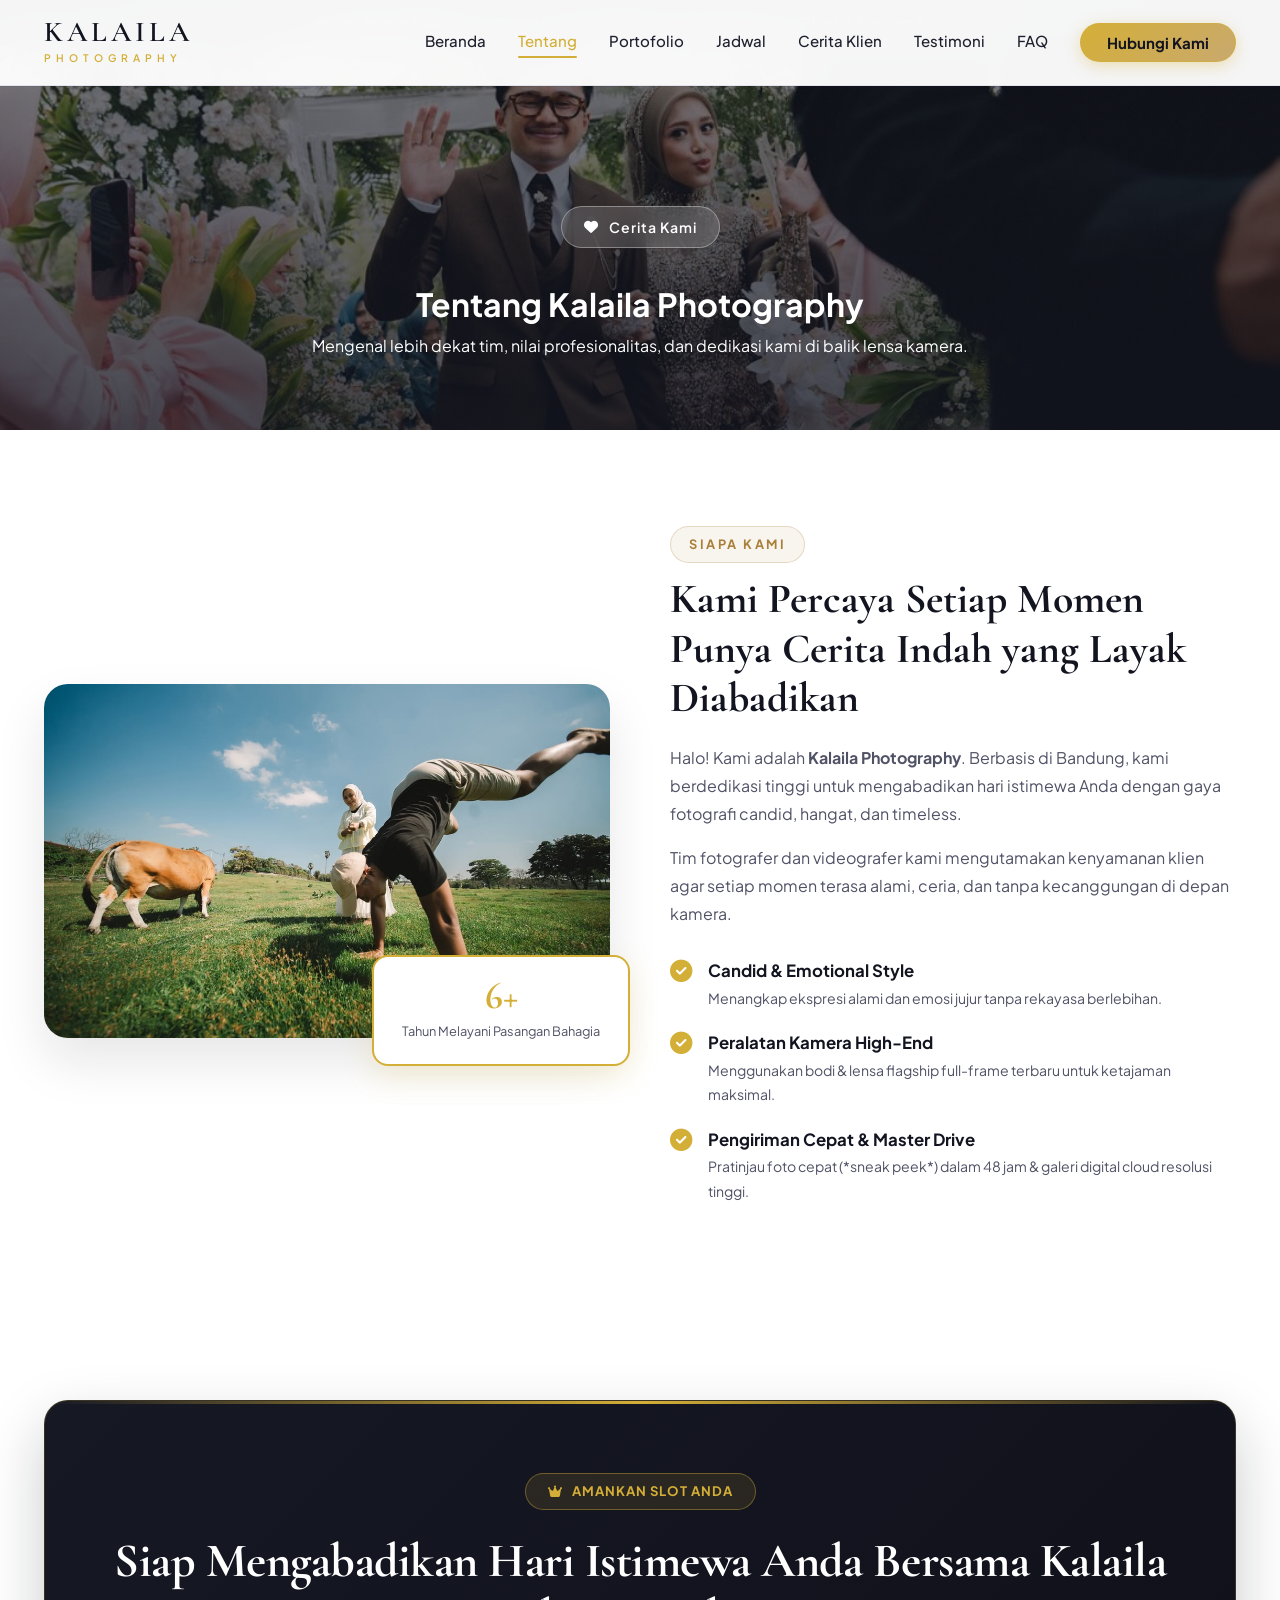
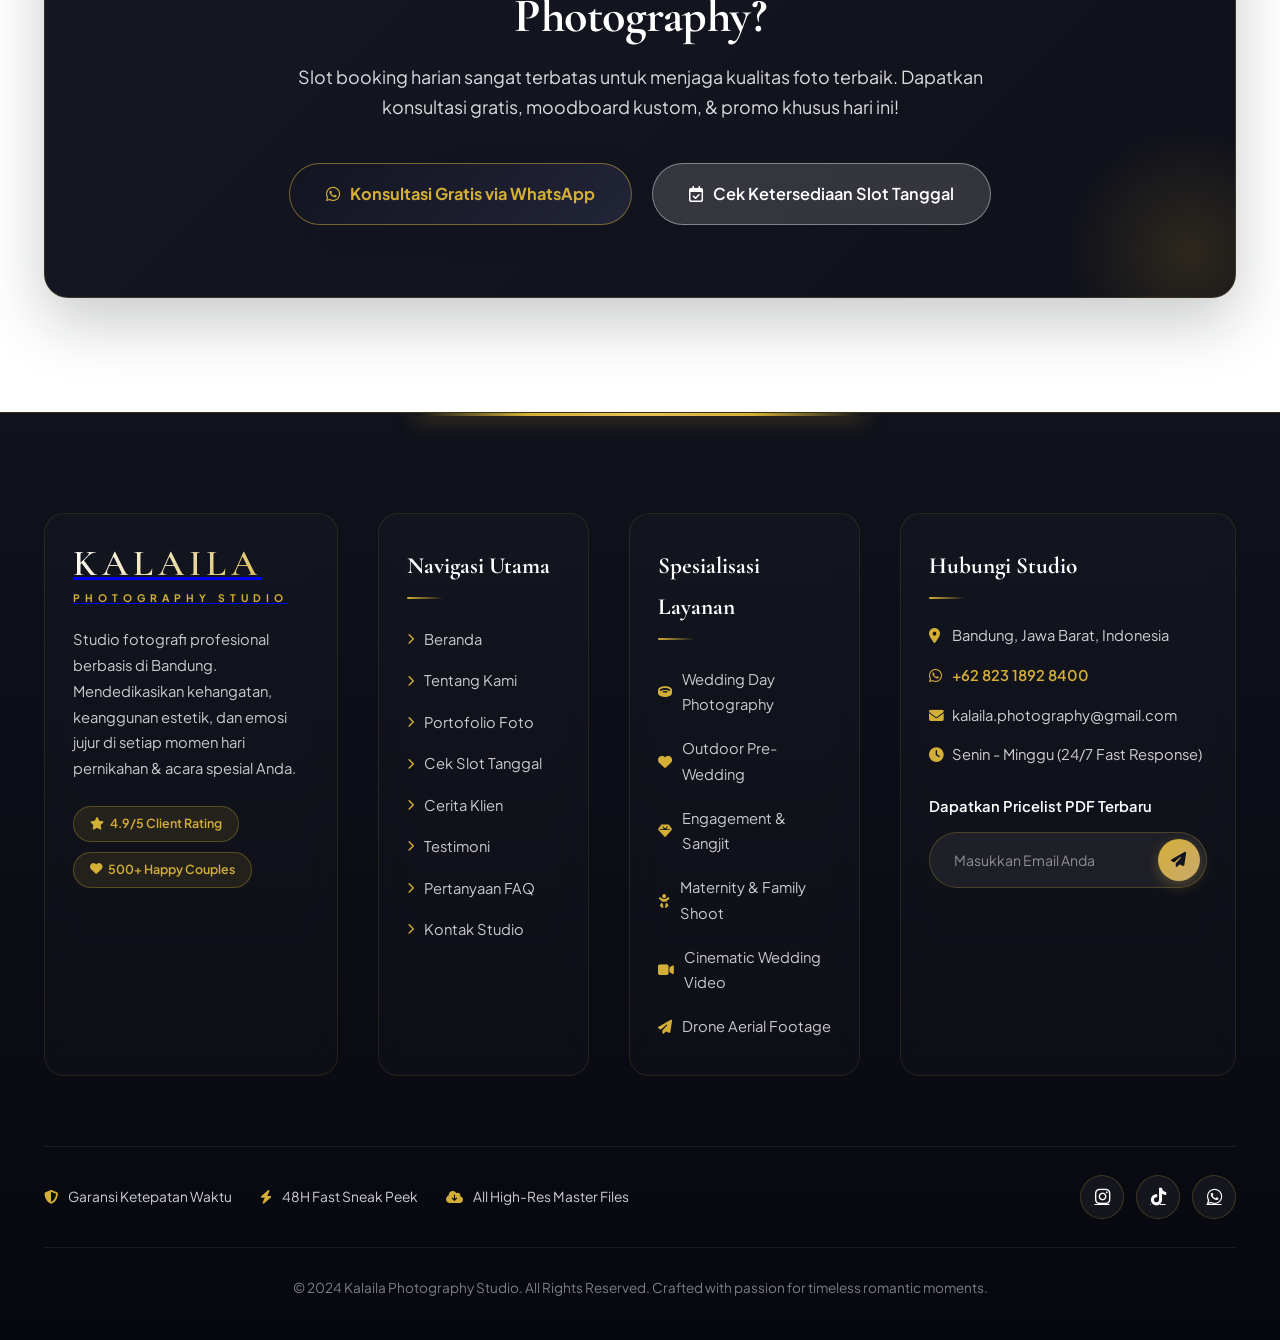
==== commit a9a25497: "Anyar deui lila beresna" ====
--- a/about.html
+++ b/about.html
@@ -23,7 +23,6 @@
         <div class="container">
             <div class="top-bar-content">
                 <span><i class="fas fa-sparkles"></i> <strong>Promo Musim Nikah:</strong> Free Printed Canvas 40x60cm + Frame & Wooden USB untuk Booking Bulan Ini!</span>
-                <span class="top-bar-timer"><i class="far fa-clock"></i> Berakhir dalam: <span id="promoTimer">02j 45m 12d</span></span>
             </div>
         </div>
     </div>
--- a/css/styles.css
+++ b/css/styles.css
@@ -225,15 +225,7 @@
 }
 
 .top-bar-timer {
-    display: inline-flex;
-    align-items: center;
-    gap: 6px;
-    background: rgba(201, 169, 110, 0.15);
-    border: 1px solid rgba(201, 169, 110, 0.5);
-    padding: 2px 12px;
-    border-radius: 50px;
-    font-weight: 700;
-    color: var(--gold-accent);
+    display: none !important;
 }
 
 /* ========== NAVIGATION BAR ========== */
@@ -901,12 +893,37 @@
     transition: var(--transition);
 }
 
-.filter-btn:hover,
+.filter-btn:hover {
+    background: rgba(26, 26, 46, 0.08);
+    border-color: var(--gold-accent);
+    transform: translateY(-2px);
+}
+
 .filter-btn.active {
-    background: var(--primary-color);
-    color: var(--white);
-    border-color: var(--primary-color);
-    box-shadow: var(--shadow-sm);
+    background: var(--primary-color) !important;
+    color: var(--white) !important;
+    border-color: var(--gold-accent) !important;
+    box-shadow: 0 8px 24px rgba(18, 20, 32, 0.3), 0 0 16px rgba(212, 175, 55, 0.35);
+    transform: translateY(-3px) scale(1.05);
+}
+
+/* Category Filter Card Switch Animations */
+@keyframes filterCardIn {
+    0% {
+        opacity: 0;
+        transform: scale(0.88) translateY(24px);
+        filter: blur(6px);
+    }
+    100% {
+        opacity: 1;
+        transform: scale(1) translateY(0);
+        filter: blur(0);
+    }
+}
+
+.portfolio-item.filtering-in {
+    opacity: 0;
+    animation: filterCardIn 0.48s cubic-bezier(0.16, 1, 0.3, 1) forwards;
 }
 
 .portfolio-grid {
@@ -1125,19 +1142,25 @@
 
 .couple-main-photo-holder {
     width: 100%;
-    height: 440px;
+    height: 480px;
     border-radius: var(--radius-md);
     overflow: hidden;
-    background: #07080f;
+    background: radial-gradient(circle, #1a1d2e 0%, #07080f 100%);
     position: relative;
-    border: 1px solid rgba(255, 255, 255, 0.08);
+    border: 1px solid rgba(212, 175, 55, 0.25);
+    display: flex;
+    align-items: center;
+    justify-content: center;
 }
 
 .couple-main-photo-holder img {
-    width: 100%;
-    height: 100%;
-    object-fit: cover;
+    max-width: 100%;
+    max-height: 100%;
+    width: auto;
+    height: auto;
+    object-fit: contain;
     transition: opacity 0.3s ease;
+    filter: drop-shadow(0 10px 25px rgba(0,0,0,0.7));
 }
 
 .couple-nav-btn {
@@ -3144,4 +3167,973 @@
         opacity: 1;
         transform: translateY(0);
     }
+}
+
+/* ==========================================================================
+   KALAILA ELEGANT CUSTOM MODAL & ALERT SYSTEM
+   ========================================================================== */
+.kalaila-modal-overlay {
+    position: fixed;
+    top: 0;
+    left: 0;
+    width: 100vw;
+    height: 100vh;
+    background-color: rgba(9, 10, 18, 0.68);
+    backdrop-filter: blur(10px);
+    -webkit-backdrop-filter: blur(10px);
+    z-index: 999999;
+    display: flex;
+    align-items: center;
+    justify-content: center;
+    padding: 20px;
+    opacity: 0;
+    visibility: hidden;
+    transition: opacity 0.3s ease, visibility 0.3s ease;
+}
+
+.kalaila-modal-overlay.active {
+    opacity: 1;
+    visibility: visible;
+}
+
+.kalaila-modal-card {
+    background: #ffffff;
+    border-radius: 24px;
+    width: 100%;
+    max-width: 440px;
+    padding: 36px 30px 30px;
+    text-align: center;
+    position: relative;
+    box-shadow: 0 24px 60px rgba(18, 20, 32, 0.25), 0 0 0 1px rgba(212, 175, 55, 0.25);
+    transform: scale(0.9) translateY(18px);
+    opacity: 0;
+    transition: transform 0.35s cubic-bezier(0.34, 1.56, 0.64, 1), opacity 0.3s ease;
+}
+
+.kalaila-modal-overlay.active .kalaila-modal-card {
+    transform: scale(1) translateY(0);
+    opacity: 1;
+}
+
+.kalaila-modal-overlay.closing .kalaila-modal-card {
+    transform: scale(0.94) translateY(10px);
+    opacity: 0;
+    transition: transform 0.22s ease, opacity 0.22s ease;
+}
+
+.kalaila-modal-close {
+    position: absolute;
+    top: 16px;
+    right: 18px;
+    background: transparent;
+    border: none;
+    font-size: 1.5rem;
+    color: #9496a8;
+    cursor: pointer;
+    width: 34px;
+    height: 34px;
+    border-radius: 50%;
+    display: flex;
+    align-items: center;
+    justify-content: center;
+    transition: var(--transition);
+    line-height: 1;
+}
+
+.kalaila-modal-close:hover {
+    background: rgba(18, 20, 32, 0.06);
+    color: var(--primary-color);
+}
+
+.kalaila-modal-header {
+    display: flex;
+    justify-content: center;
+    margin-bottom: 20px;
+}
+
+.kalaila-modal-icon-wrapper {
+    width: 72px;
+    height: 72px;
+    border-radius: 50%;
+    display: flex;
+    align-items: center;
+    justify-content: center;
+    font-size: 2.2rem;
+    position: relative;
+}
+
+/* Success Type (Signature Kalaila Warm Gold) */
+.kalaila-modal-type-success .kalaila-modal-icon-wrapper {
+    background: linear-gradient(135deg, rgba(212, 175, 55, 0.16), rgba(170, 127, 57, 0.12));
+    border: 1.5px solid rgba(212, 175, 55, 0.45);
+    color: #aa7f39;
+    box-shadow: 0 0 30px rgba(212, 175, 55, 0.25);
+}
+
+/* Warning Type */
+.kalaila-modal-type-warning .kalaila-modal-icon-wrapper {
+    background: rgba(224, 159, 62, 0.14);
+    border: 1.5px solid rgba(224, 159, 62, 0.4);
+    color: #d97706;
+    box-shadow: 0 0 25px rgba(217, 119, 6, 0.2);
+}
+
+/* Error Type */
+.kalaila-modal-type-error .kalaila-modal-icon-wrapper {
+    background: rgba(225, 29, 72, 0.12);
+    border: 1.5px solid rgba(225, 29, 72, 0.35);
+    color: #e11d48;
+    box-shadow: 0 0 25px rgba(225, 29, 72, 0.2);
+}
+
+/* Info Type */
+.kalaila-modal-type-info .kalaila-modal-icon-wrapper {
+    background: rgba(18, 20, 32, 0.08);
+    border: 1.5px solid rgba(18, 20, 32, 0.2);
+    color: var(--primary-color);
+}
+
+.kalaila-modal-title {
+    font-family: var(--font-serif);
+    font-size: 1.7rem;
+    font-weight: 700;
+    color: var(--primary-color);
+    margin-bottom: 12px;
+    letter-spacing: -0.3px;
+    line-height: 1.25;
+}
+
+.kalaila-modal-message {
+    font-family: var(--font-body);
+    font-size: 0.96rem;
+    color: var(--light-text);
+    line-height: 1.65;
+    margin-bottom: 26px;
+}
+
+.kalaila-modal-footer {
+    display: flex;
+    justify-content: center;
+    gap: 12px;
+}
+
+.kalaila-modal-btn {
+    padding: 13px 36px;
+    border-radius: 50px;
+    font-family: var(--font-body);
+    font-size: 0.94rem;
+    font-weight: 600;
+    cursor: pointer;
+    transition: var(--transition);
+    border: none;
+    outline: none;
+    display: inline-flex;
+    align-items: center;
+    justify-content: center;
+    min-width: 140px;
+}
+
+.kalaila-modal-btn-primary {
+    background: linear-gradient(135deg, var(--primary-color) 0%, var(--primary-light) 100%);
+    color: var(--white);
+    box-shadow: 0 6px 20px rgba(18, 20, 32, 0.22);
+    border: 1px solid rgba(212, 175, 55, 0.35);
+}
+
+.kalaila-modal-type-success .kalaila-modal-btn-primary {
+    background: linear-gradient(135deg, #121420 0%, #aa7f39 100%);
+    box-shadow: 0 6px 22px rgba(170, 127, 57, 0.35);
+}
+
+.kalaila-modal-btn-primary:hover {
+    transform: translateY(-2px);
+    box-shadow: 0 10px 26px rgba(170, 127, 57, 0.45);
+}
+
+.kalaila-modal-btn-primary:active {
+    transform: translateY(0);
+}
+
+@media (max-width: 480px) {
+    .kalaila-modal-card {
+        padding: 28px 20px 24px;
+        border-radius: 18px;
+    }
+
+    .kalaila-modal-icon-wrapper {
+        width: 62px;
+        height: 62px;
+        font-size: 1.9rem;
+    }
+
+    .kalaila-modal-title {
+        font-size: 1.48rem;
+    }
+
+    .kalaila-modal-message {
+        font-size: 0.9rem;
+    }
+
+    .kalaila-modal-btn {
+        width: 100%;
+        padding: 12px 24px;
+    }
+}
+
+/* ========== ADMIN TESTIMONIAL MANAGEMENT STYLES ========== */
+.admin-testimonial-banner {
+    background: linear-gradient(135deg, #121420 0%, #222538 100%);
+    border: 1px solid rgba(212, 175, 55, 0.4);
+    color: var(--white);
+    padding: 14px 24px;
+    border-radius: 16px;
+    margin-bottom: 28px;
+    display: flex;
+    align-items: center;
+    justify-content: space-between;
+    gap: 16px;
+    flex-wrap: wrap;
+    box-shadow: var(--shadow-md);
+    grid-column: 1 / -1;
+}
+
+.admin-testimonial-banner span {
+    font-size: 0.92rem;
+    font-weight: 500;
+    display: flex;
+    align-items: center;
+    gap: 10px;
+}
+
+.admin-testimonial-banner i {
+    color: var(--gold-accent);
+    font-size: 1.1rem;
+}
+
+.btn-clean-testimonials {
+    background: linear-gradient(135deg, #c0392b 0%, #e74c3c 100%);
+    color: #ffffff;
+    border: none;
+    padding: 8px 18px;
+    border-radius: 50px;
+    font-size: 0.84rem;
+    font-weight: 600;
+    cursor: pointer;
+    transition: var(--transition);
+    display: inline-flex;
+    align-items: center;
+    gap: 8px;
+}
+
+.btn-clean-testimonials:hover {
+    transform: translateY(-2px);
+    box-shadow: 0 4px 12px rgba(231, 76, 60, 0.4);
+}
+
+.testimonial-card {
+    position: relative;
+}
+
+.admin-delete-testimonial-btn {
+    position: absolute;
+    top: 14px;
+    right: 14px;
+    background: #fef2f2;
+    color: #dc2626;
+    border: 1px solid #fca5a5;
+    padding: 5px 12px;
+    border-radius: 50px;
+    font-size: 0.76rem;
+    font-weight: 700;
+    cursor: pointer;
+    transition: all 0.2s ease;
+    display: inline-flex;
+    align-items: center;
+    gap: 6px;
+    z-index: 10;
+}
+
+.admin-delete-testimonial-btn:hover {
+    background: #dc2626;
+    color: #ffffff;
+    border-color: #dc2626;
+    transform: scale(1.05);
+}
+
+.admin-edit-testimonial-btn {
+    position: absolute;
+    top: 14px;
+    right: 90px;
+    background: #f0f9ff;
+    color: #0284c7;
+    border: 1px solid #bae6fd;
+    padding: 5px 12px;
+    border-radius: 50px;
+    font-size: 0.76rem;
+    font-weight: 700;
+    cursor: pointer;
+    transition: all 0.2s ease;
+    display: inline-flex;
+    align-items: center;
+    gap: 6px;
+    z-index: 10;
+}
+
+.admin-edit-testimonial-btn:hover {
+    background: #0284c7;
+    color: #ffffff;
+    border-color: #0284c7;
+    transform: scale(1.05);
+}
+
+.kalaila-modal-btn-secondary {
+    background: #f1f5f9;
+    color: #475569;
+    border: 1px solid #cbd5e1;
+}
+
+.kalaila-modal-btn-secondary:hover {
+    background: #e2e8f0;
+    color: #1e293b;
+}
+
+/* ========== REAL 2026 CALENDAR SYSTEM STYLES ========== */
+.calendar-controls-bar {
+    display: flex;
+    align-items: center;
+    justify-content: space-between;
+    margin-bottom: 20px;
+    background: var(--bg-warm);
+    padding: 12px 20px;
+    border-radius: var(--radius-md);
+    border: 1px solid var(--border-color);
+}
+
+.calendar-month-title {
+    font-family: var(--font-serif);
+    font-size: 1.45rem;
+    font-weight: 700;
+    color: var(--primary-color);
+    display: flex;
+    align-items: center;
+    gap: 10px;
+    flex-wrap: wrap;
+    justify-content: center;
+}
+
+select.calendar-select[data-customized="true"] {
+    display: none !important;
+}
+
+.calendar-select {
+    background: #ffffff;
+    border: 1px solid rgba(212, 175, 55, 0.4);
+    border-radius: 50px;
+    padding: 6px 14px;
+    font-family: var(--font-serif);
+    font-size: 1.25rem;
+    font-weight: 700;
+    color: var(--primary-color);
+    cursor: pointer;
+    outline: none;
+    transition: var(--transition);
+    appearance: none;
+    -webkit-appearance: none;
+    background-image: url("data:image/svg+xml,%3Csvg xmlns='http://www.w3.org/2000/svg' width='12' height='12' viewBox='0 0 24 24' fill='none' stroke='%23aa7f39' stroke-width='2.5' stroke-linecap='round' stroke-linejoin='round'%3E%3Cpolyline points='6 9 12 15 18 9'%3E%3C/polyline%3E%3C/svg%3E");
+    background-repeat: no-repeat;
+    background-position: right 10px center;
+    padding-right: 28px;
+}
+
+.calendar-select:hover,
+.calendar-select:focus {
+    border-color: var(--gold-accent);
+    background-color: rgba(212, 175, 55, 0.08);
+    box-shadow: 0 0 10px rgba(212, 175, 55, 0.2);
+}
+
+.calendar-select option {
+    font-family: var(--font-body);
+    font-size: 0.95rem;
+    color: var(--primary-color);
+    background: #ffffff;
+}
+
+/* Custom Styled Dropdown for Month & Year Select */
+.custom-calendar-select-wrapper {
+    position: relative;
+    display: inline-block;
+    vertical-align: middle;
+}
+
+.custom-calendar-select-trigger {
+    background: #ffffff;
+    border: 1px solid rgba(212, 175, 55, 0.4);
+    border-radius: 50px;
+    padding: 6px 16px;
+    font-family: var(--font-serif);
+    font-size: 1.2rem;
+    font-weight: 700;
+    color: var(--primary-color);
+    cursor: pointer;
+    outline: none;
+    transition: all 0.25s ease;
+    display: inline-flex;
+    align-items: center;
+    gap: 8px;
+    box-shadow: 0 2px 8px rgba(0, 0, 0, 0.04);
+}
+
+.custom-calendar-select-trigger:hover,
+.custom-calendar-select-wrapper.open .custom-calendar-select-trigger {
+    border-color: var(--gold-accent);
+    background-color: rgba(212, 175, 55, 0.08);
+    box-shadow: 0 0 12px rgba(212, 175, 55, 0.25);
+}
+
+.custom-select-arrow {
+    font-size: 0.75rem;
+    color: var(--gold-accent);
+    transition: transform 0.25s cubic-bezier(0.4, 0, 0.2, 1);
+}
+
+.custom-calendar-select-wrapper.open .custom-select-arrow {
+    transform: rotate(180deg);
+}
+
+.custom-calendar-select-menu {
+    position: absolute;
+    top: calc(100% + 6px);
+    left: 50%;
+    transform: translateX(-50%) translateY(-8px);
+    min-width: 130px;
+    max-height: 210px;
+    overflow-y: auto;
+    background: #ffffff;
+    border: 1px solid rgba(212, 175, 55, 0.35);
+    border-radius: 16px;
+    box-shadow: 0 14px 40px rgba(0, 0, 0, 0.16);
+    z-index: 9999;
+    padding: 6px;
+    visibility: hidden;
+    opacity: 0;
+    pointer-events: none;
+    transition: opacity 0.2s ease, transform 0.2s ease, visibility 0.2s ease;
+}
+
+.custom-calendar-select-wrapper.open .custom-calendar-select-menu {
+    visibility: visible;
+    opacity: 1;
+    pointer-events: auto;
+    transform: translateX(-50%) translateY(0);
+}
+
+.custom-calendar-select-menu::-webkit-scrollbar {
+    width: 5px;
+}
+
+.custom-calendar-select-menu::-webkit-scrollbar-track {
+    background: rgba(212, 175, 55, 0.05);
+    border-radius: 10px;
+    margin: 6px 0;
+}
+
+.custom-calendar-select-menu::-webkit-scrollbar-thumb {
+    background: rgba(212, 175, 55, 0.35);
+    border-radius: 10px;
+}
+
+.custom-calendar-select-menu::-webkit-scrollbar-thumb:hover {
+    background: var(--gold-accent);
+}
+
+.custom-calendar-select-option {
+    padding: 7px 12px;
+    border-radius: 10px;
+    font-family: var(--font-body);
+    font-size: 0.92rem;
+    font-weight: 500;
+    color: var(--primary-color);
+    cursor: pointer;
+    transition: all 0.15s ease;
+    text-align: center;
+    white-space: nowrap;
+}
+
+.custom-calendar-select-option:hover {
+    background: rgba(212, 175, 55, 0.12);
+    color: #8c6721;
+    font-weight: 600;
+}
+
+.custom-calendar-select-option.selected {
+    background: linear-gradient(135deg, rgba(212, 175, 55, 0.22), rgba(170, 127, 57, 0.12));
+    color: var(--primary-color);
+    font-weight: 700;
+}
+
+.calendar-nav-btn {
+    background: var(--white);
+    border: 1px solid var(--border-color);
+    color: var(--primary-color);
+    width: 36px;
+    height: 36px;
+    border-radius: 50%;
+    display: inline-flex;
+    align-items: center;
+    justify-content: center;
+    cursor: pointer;
+    transition: var(--transition);
+}
+
+.calendar-nav-btn:hover {
+    background: var(--primary-color);
+    color: var(--white);
+    border-color: var(--primary-color);
+}
+
+.calendar-week-headers {
+    display: grid;
+    grid-template-columns: repeat(7, 1fr);
+    gap: 10px;
+    margin-bottom: 10px;
+    text-align: center;
+}
+
+.calendar-week-headers div {
+    font-weight: 700;
+    font-size: 0.78rem;
+    color: var(--gold-accent);
+    letter-spacing: 1px;
+    text-transform: uppercase;
+    padding: 8px 0;
+    background: rgba(212, 175, 55, 0.08);
+    border-radius: 8px;
+    border: 1px solid rgba(212, 175, 55, 0.2);
+}
+
+.calendar-dates-grid,
+.calendar-dates-grid-admin {
+    display: grid;
+    grid-template-columns: repeat(7, 1fr);
+    gap: 10px;
+}
+
+.date-chip-empty {
+    background: transparent;
+    border: 1px dashed rgba(203, 213, 225, 0.4);
+    border-radius: var(--radius-sm);
+    min-height: 70px;
+    opacity: 0.35;
+}
+
+.date-chip.is-today,
+.date-chip-admin.is-today {
+    border: 2px solid var(--gold-accent) !important;
+    box-shadow: 0 0 14px rgba(212, 175, 55, 0.3);
+}
+
+.btn-today-jump {
+    background: rgba(212, 175, 55, 0.12);
+    color: var(--gold-accent);
+    border: 1px solid rgba(212, 175, 55, 0.35);
+    border-radius: 50px;
+    padding: 6px 14px;
+    font-size: 0.78rem;
+    font-weight: 700;
+    cursor: pointer;
+    transition: var(--transition);
+    display: inline-flex;
+    align-items: center;
+    gap: 5px;
+}
+
+.btn-today-jump:hover {
+    background: var(--gold-accent);
+    color: var(--white);
+    border-color: var(--gold-accent);
+}
+
+.selected-date-banner {
+    margin-top: 20px;
+    background: linear-gradient(135deg, #FAF7F2 0%, #F5EFE6 100%);
+    border: 1px solid var(--gold-accent);
+    border-radius: var(--radius-md);
+    padding: 16px 22px;
+    display: flex;
+    align-items: center;
+    justify-content: space-between;
+    flex-wrap: wrap;
+    gap: 14px;
+    box-shadow: 0 4px 15px rgba(212, 175, 55, 0.12);
+    animation: fadeIn 0.3s ease;
+}
+
+.selected-date-banner .date-info {
+    display: flex;
+    align-items: center;
+    gap: 12px;
+}
+
+.selected-date-banner .date-icon {
+    width: 44px;
+    height: 44px;
+    background: var(--gold-accent);
+    color: var(--white);
+    border-radius: 50%;
+    display: flex;
+    align-items: center;
+    justify-content: center;
+    font-size: 1.2rem;
+}
+
+.selected-date-banner h4 {
+    font-family: var(--font-serif);
+    font-size: 1.15rem;
+    color: var(--primary-color);
+    margin-bottom: 2px;
+}
+
+.selected-date-banner p {
+    font-size: 0.85rem;
+    color: var(--light-text);
+}
+
+.date-chip.selected {
+    border: 2px solid var(--gold-accent) !important;
+    background: rgba(212, 175, 55, 0.1) !important;
+    transform: translateY(-3px) scale(1.03);
+    box-shadow: 0 6px 16px rgba(212, 175, 55, 0.25);
+}
+
+.admin-helper-bar {
+    background: #f8fafc;
+    border: 1px solid #e2e8f0;
+    border-radius: var(--radius-sm);
+    padding: 10px 16px;
+    margin-bottom: 16px;
+    font-size: 0.84rem;
+    color: var(--light-text);
+    display: flex;
+    align-items: center;
+    gap: 10px;
+}
+
+/* ========== COMPLETE MOBILE RESPONSIVE OPTIMIZATIONS ========== */
+@media (max-width: 768px) {
+    .container {
+        padding: 0 10px !important;
+    }
+
+    .availability-card,
+    .admin-slot-card {
+        padding: 16px 8px !important;
+        border-radius: 14px !important;
+        width: 100% !important;
+        box-sizing: border-box !important;
+        margin: 0 auto !important;
+        overflow: hidden !important;
+    }
+
+    /* Calendar Controls Bar & Headers on Mobile */
+    .calendar-controls-bar {
+        flex-direction: column;
+        gap: 12px;
+        padding: 10px 8px;
+        text-align: center;
+        align-items: center;
+    }
+
+    .calendar-month-title {
+        font-size: 1.1rem;
+        gap: 6px;
+        justify-content: center;
+        width: 100%;
+    }
+
+    .custom-calendar-select-trigger {
+        font-size: 1rem;
+        padding: 5px 12px;
+        gap: 6px;
+    }
+
+    .btn-today-jump {
+        font-size: 0.76rem;
+        padding: 5px 12px;
+    }
+
+    .calendar-nav-btn {
+        width: 32px;
+        height: 32px;
+        font-size: 0.85rem;
+    }
+
+    /* Calendar Grid 7-Column Responsive Layout */
+    .calendar-week-headers {
+        display: grid !important;
+        grid-template-columns: repeat(7, minmax(0, 1fr)) !important;
+        gap: 4px !important;
+        margin-bottom: 6px !important;
+        width: 100% !important;
+        box-sizing: border-box !important;
+    }
+
+    .calendar-week-headers div {
+        font-size: 0.64rem !important;
+        padding: 5px 1px !important;
+        letter-spacing: 0 !important;
+        border-radius: 5px !important;
+        text-align: center !important;
+        min-width: 0 !important;
+        overflow: hidden !important;
+    }
+
+    .calendar-dates-grid,
+    .calendar-dates-grid-admin {
+        display: grid !important;
+        grid-template-columns: repeat(7, minmax(0, 1fr)) !important;
+        gap: 4px !important;
+        width: 100% !important;
+        box-sizing: border-box !important;
+    }
+
+    .date-chip,
+    .date-chip-admin,
+    .date-chip-empty {
+        padding: 6px 1px !important;
+        min-height: 44px !important;
+        border-radius: 6px !important;
+        min-width: 0 !important;
+        box-sizing: border-box !important;
+        width: 100% !important;
+        overflow: hidden !important;
+    }
+
+    .date-chip .day-num,
+    .date-chip-admin .day-num {
+        font-size: 0.88rem !important;
+        font-weight: 700 !important;
+        margin: 0 0 1px 0 !important;
+        line-height: 1.1 !important;
+    }
+
+    .date-chip .status-badge,
+    .date-chip-admin .status-badge-admin {
+        font-size: 0.52rem !important;
+        padding: 1px 2px !important;
+        line-height: 1.05 !important;
+        display: block !important;
+        width: 100% !important;
+        box-sizing: border-box !important;
+        text-align: center !important;
+        white-space: normal !important;
+        word-break: break-word !important;
+        letter-spacing: -0.2px !important;
+        border-radius: 3px !important;
+    }
+
+    /* Selected Date Banner on Mobile */
+    .selected-date-banner {
+        flex-direction: column;
+        align-items: stretch;
+        text-align: center;
+        padding: 14px 10px;
+        gap: 12px;
+    }
+
+    .selected-date-banner .date-info {
+        flex-direction: column;
+        align-items: center;
+        gap: 6px;
+        text-align: center;
+    }
+
+    .selected-date-banner .date-icon {
+        width: 38px;
+        height: 38px;
+        font-size: 1rem;
+    }
+
+    .selected-date-banner h4 {
+        font-size: 1.02rem;
+    }
+
+    .selected-date-banner div[style*="display: flex; gap: 10px;"] {
+        width: 100%;
+        justify-content: center;
+    }
+
+    .selected-date-banner .cta-button {
+        width: 100%;
+        justify-content: center;
+        text-align: center;
+        box-sizing: border-box;
+    }
+
+    /* Admin Navbar & Banners on Mobile */
+    .admin-nav-container {
+        flex-direction: column;
+        gap: 10px;
+        text-align: center;
+    }
+
+    .admin-user-info {
+        flex-wrap: wrap;
+        justify-content: center;
+        gap: 10px;
+        font-size: 0.82rem;
+    }
+
+    .admin-testimonial-banner {
+        flex-direction: column;
+        text-align: center;
+        align-items: center;
+        gap: 10px;
+        padding: 12px;
+    }
+
+    .admin-testimonial-banner span {
+        justify-content: center;
+        text-align: center;
+    }
+
+    .admin-helper-bar {
+        flex-direction: column;
+        text-align: center;
+        gap: 6px;
+        font-size: 0.8rem;
+    }
+
+    /* Testimonials Responsive Layout on Mobile */
+    .testimonials-grid {
+        grid-template-columns: 1fr !important;
+        gap: 20px !important;
+    }
+
+    .testimonial-card {
+        padding: 22px 18px !important;
+        border-radius: 14px !important;
+        width: 100% !important;
+        box-sizing: border-box !important;
+    }
+
+    .testimonial-card p {
+        font-size: 0.9rem !important;
+        margin-bottom: 18px !important;
+        line-height: 1.6 !important;
+    }
+
+    .testimonial-form-card {
+        padding: 22px 14px !important;
+        border-radius: 16px !important;
+        width: 100% !important;
+        box-sizing: border-box !important;
+        margin: 0 auto !important;
+    }
+
+    .testimonial-form-card div[style*="grid-template-columns"] {
+        grid-template-columns: 1fr !important;
+        gap: 14px !important;
+    }
+
+    .testimonial-form-header h3 {
+        font-size: 1.4rem !important;
+    }
+
+    .testimonial-form-header p {
+        font-size: 0.88rem !important;
+    }
+
+    .star-rating-picker {
+        font-size: 1.8rem !important;
+        gap: 12px !important;
+        justify-content: center !important;
+        width: 100% !important;
+    }
+}
+
+@media (max-width: 480px) {
+    .container {
+        padding: 0 6px !important;
+    }
+
+    .availability-card,
+    .admin-slot-card {
+        padding: 12px 5px !important;
+        border-radius: 12px !important;
+    }
+
+    .testimonial-form-card {
+        padding: 16px 10px !important;
+        border-radius: 12px !important;
+    }
+
+    .testimonial-card {
+        padding: 18px 14px !important;
+        border-radius: 12px !important;
+    }
+
+    .star-rating-picker {
+        font-size: 1.5rem !important;
+        gap: 8px !important;
+    }
+
+    .calendar-controls-bar {
+        padding: 8px 4px;
+    }
+
+    .calendar-month-title {
+        font-size: 0.98rem;
+        gap: 4px;
+    }
+
+    .custom-calendar-select-trigger {
+        font-size: 0.92rem;
+        padding: 4px 8px;
+    }
+
+    .calendar-week-headers {
+        gap: 2px !important;
+    }
+
+    .calendar-week-headers div {
+        font-size: 0.58rem !important;
+        padding: 4px 0 !important;
+        font-weight: 700 !important;
+    }
+
+    .calendar-dates-grid,
+    .calendar-dates-grid-admin {
+        gap: 2px !important;
+    }
+
+    .date-chip,
+    .date-chip-admin,
+    .date-chip-empty {
+        padding: 4px 1px !important;
+        min-height: 42px !important;
+        border-radius: 5px !important;
+    }
+
+    .date-chip .day-num,
+    .date-chip-admin .day-num {
+        font-size: 0.82rem !important;
+    }
+
+    .date-chip .status-badge,
+    .date-chip-admin .status-badge-admin {
+        font-size: 0.48rem !important;
+        padding: 1px 1px !important;
+        letter-spacing: -0.3px !important;
+    }
+
+    .custom-calendar-select-menu {
+        min-width: 110px;
+        max-height: 170px;
+    }
+
+    .custom-calendar-select-option {
+        padding: 5px 6px;
+        font-size: 0.84rem;
+    }
 }
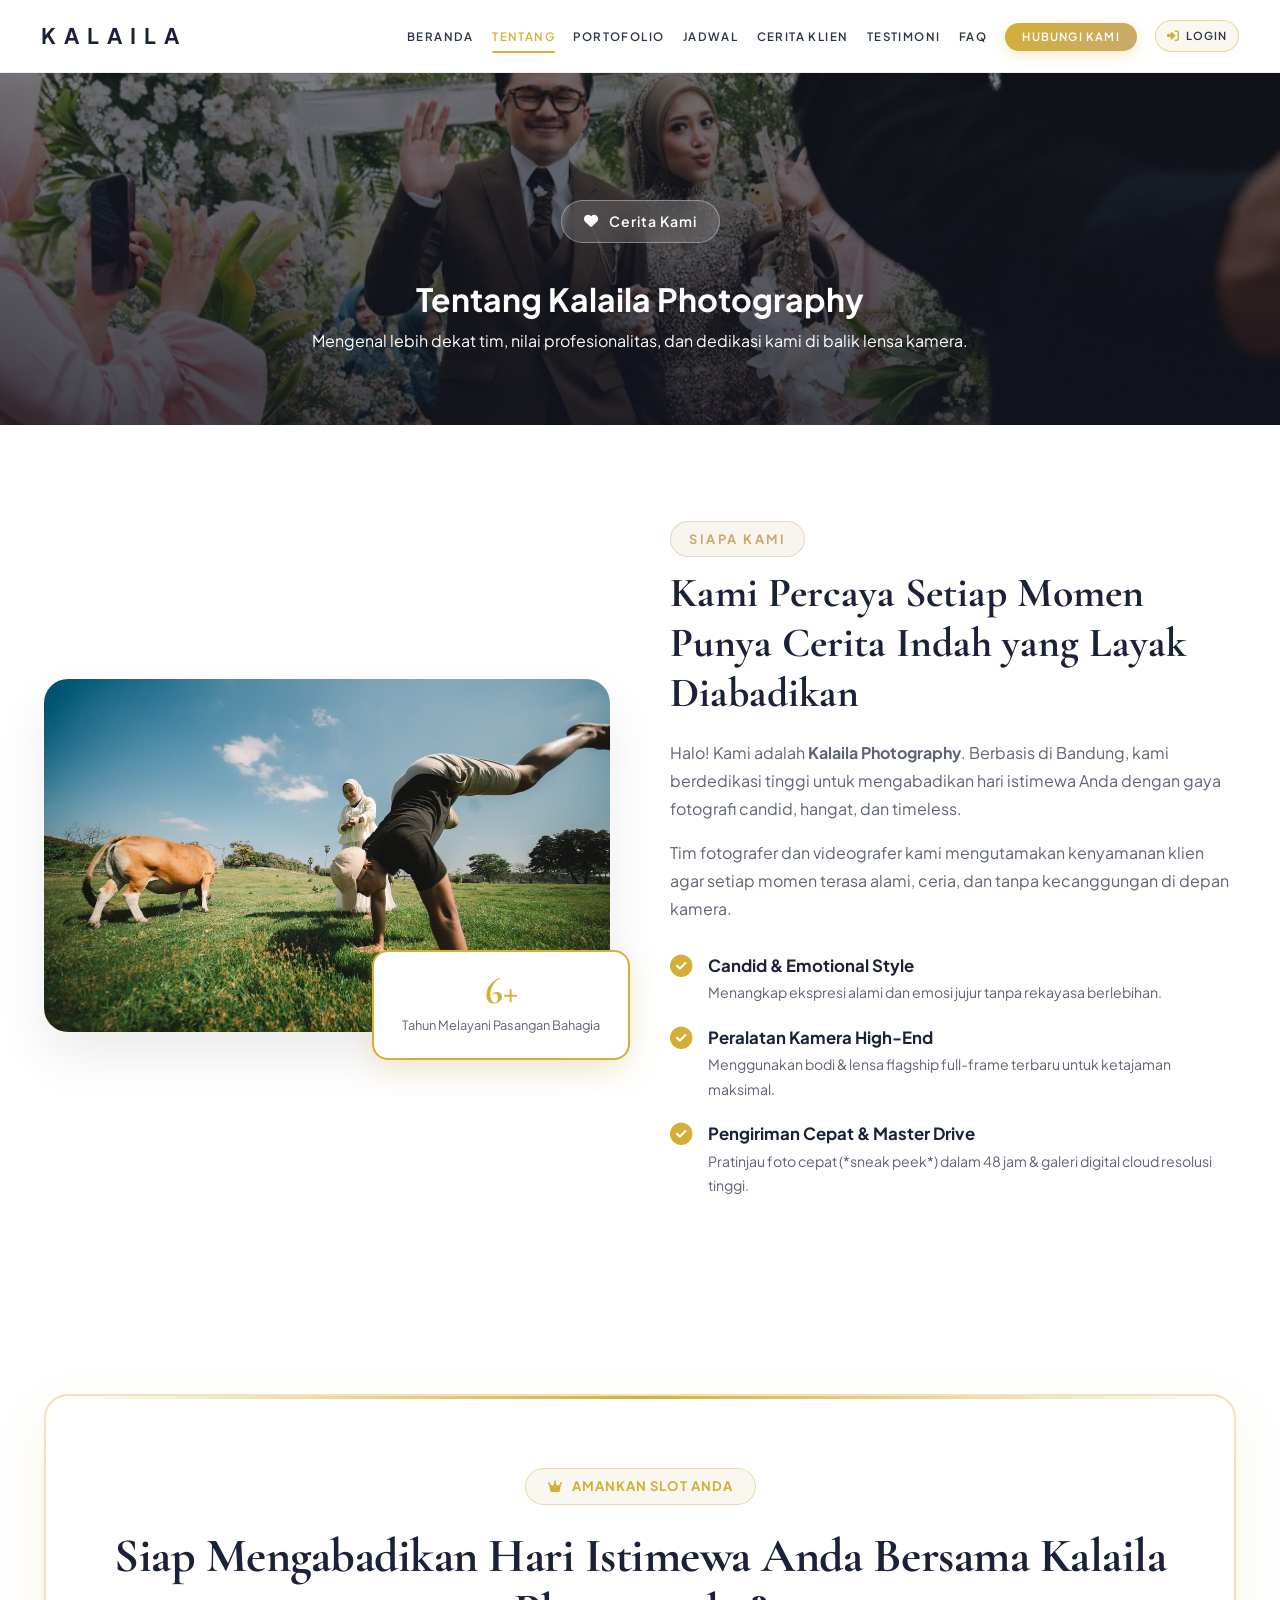
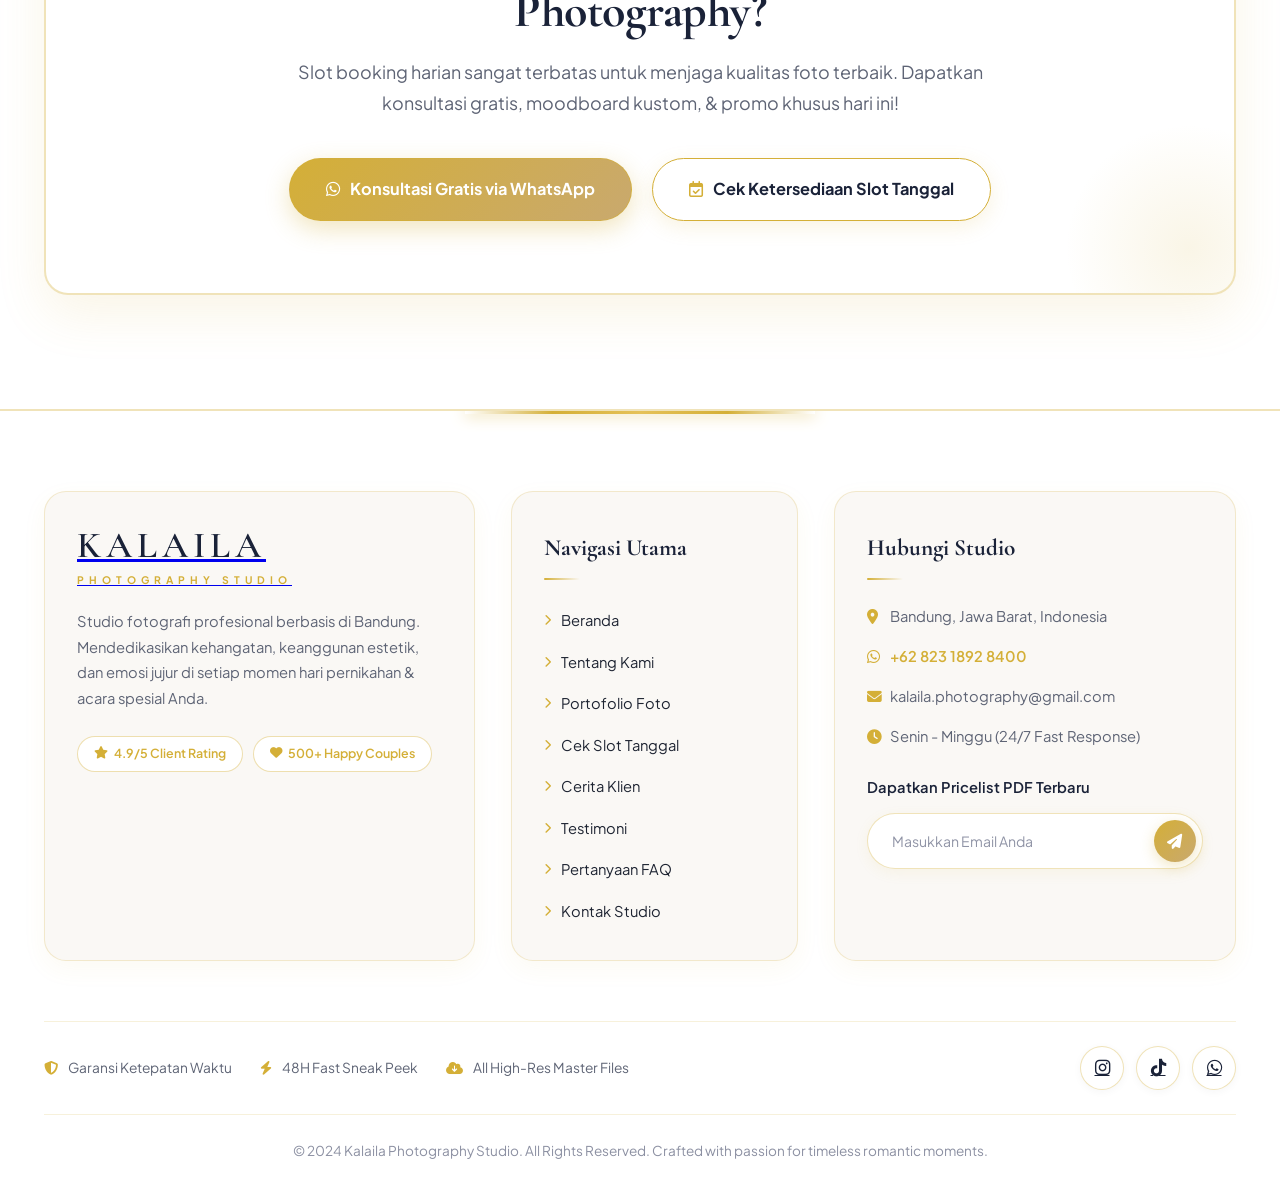
==== commit 94846053: "commit anyar yeuh" ====
--- a/about.html
+++ b/about.html
@@ -44,6 +44,7 @@
                     <li><a href="testimonials.html">Testimoni</a></li>
                     <li><a href="faq.html">FAQ</a></li>
                     <li><a href="contact.html" class="nav-cta">Hubungi Kami</a></li>
+                    <li><a href="admin-login.html" class="nav-admin-link" title="Login Admin"><i class="fas fa-sign-in-alt"></i> Login</a></li>
                 </ul>
                 <div class="hamburger">
                     <span></span>
@@ -160,18 +161,6 @@
                 </div>
 
                 <div class="footer-col">
-                    <h4 class="footer-col-title">Spesialisasi Layanan</h4>
-                    <ul class="footer-services">
-                        <li><i class="fas fa-ring"></i> Wedding Day Photography</li>
-                        <li><i class="fas fa-heart"></i> Outdoor Pre-Wedding</li>
-                        <li><i class="fas fa-gem"></i> Engagement & Sangjit</li>
-                        <li><i class="fas fa-baby"></i> Maternity & Family Shoot</li>
-                        <li><i class="fas fa-video"></i> Cinematic Wedding Video</li>
-                        <li><i class="fas fa-paper-plane"></i> Drone Aerial Footage</li>
-                    </ul>
-                </div>
-
-                <div class="footer-col">
                     <h4 class="footer-col-title">Hubungi Studio</h4>
                     <div class="footer-contact-list">
                         <p><i class="fas fa-map-marker-alt"></i> Bandung, Jawa Barat, Indonesia</p>
--- a/css/styles.css
+++ b/css/styles.css
@@ -7,41 +7,43 @@
 
 /* ========== COLOR PALETTE & DESIGN TOKENS ========== */
 :root {
-    --primary-color: #121420;
-    /* Deep Elegant Navy/Slate for sharp crisp titles */
-    --primary-dark: #090a12;
-    /* Rich Midnight Luxury */
-    --primary-light: #222538;
-    /* Soft Navy */
-    --accent-color: #aa7f39;
-    /* Rich Warm Gold for readable text on light bg */
-    --accent-hover: #946d2c;
+    --primary-color: #1a2238;
+    /* Crisp Slate Navy for sharp headlines */
+    --primary-dark: #101626;
+    --primary-light: #2c3854;
+    --accent-color: #c9a96e;
+    /* Luxury Champagne Gold */
+    --accent-hover: #b89355;
     --gold-accent: #d4af37;
-    /* Bright Metallic Gold for icons & dark bg */
-    --gold-light: #faf5ec;
-    /* Cream Ivory */
-    --gold-glow: rgba(212, 175, 55, 0.22);
-    --bg-warm: #f7f7fa;
-    /* Ultra Clean Off-White */
+    /* Radiant Metallic Gold */
+    --gold-primary: #c9a96e;
+    --gold-light: #faf7f0;
+    /* Very Soft Warm White / Cream */
+    --gold-glow: rgba(212, 175, 55, 0.25);
+    --bg-warm: #ffffff;
+    /* Base Background: Pure Clean White */
+    --bg-alt: #faf9f6;
+    /* Subtle Alternating Section White */
     --card-bg-warm: #ffffff;
     /* Pure White Cards */
     --white: #ffffff;
-    --border-color: #e4e4ee;
-    --border-dark: rgba(212, 175, 55, 0.22);
-    --text-color: #1e202e;
-    /* High legibility dark charcoal body text */
-    --light-text: #505266;
-    /* Readable muted slate description text */
-
-    --shadow-sm: 0 4px 14px rgba(18, 20, 32, 0.03), 0 1px 3px rgba(18, 20, 32, 0.02);
-    --shadow-md: 0 12px 32px rgba(18, 20, 32, 0.06), 0 2px 6px rgba(18, 20, 32, 0.03);
-    --shadow-lg: 0 24px 50px rgba(18, 20, 32, 0.1);
-    --shadow-warm-glow: 0 10px 30px rgba(212, 175, 55, 0.2);
+    --border-color: #ede9e1;
+    /* Clean Soft Gold-Tinted Border */
+    --border-dark: rgba(212, 175, 55, 0.3);
+    --text-color: #1e2432;
+    /* Crisp legible dark charcoal */
+    --light-text: #5e6475;
+    /* Readable muted slate */
+
+    --shadow-sm: 0 4px 14px rgba(212, 175, 55, 0.06), 0 1px 3px rgba(0, 0, 0, 0.02);
+    --shadow-md: 0 12px 32px rgba(212, 175, 55, 0.1), 0 2px 6px rgba(0, 0, 0, 0.03);
+    --shadow-lg: 0 24px 50px rgba(0, 0, 0, 0.08);
+    --shadow-warm-glow: 0 10px 30px rgba(212, 175, 55, 0.22);
 
     --radius-sm: 10px;
     --radius-md: 16px;
     --radius-lg: 24px;
-    --transition: all 0.35s cubic-bezier(0.4, 0, 0.2, 1);
+    --transition: all 0.3s cubic-bezier(0.4, 0, 0.2, 1);
 
     --font-serif: 'Cormorant Garamond', 'Playfair Display', Georgia, serif;
     --font-body: 'Plus Jakarta Sans', -apple-system, BlinkMacSystemFont, sans-serif;
@@ -203,12 +205,13 @@
 
 /* ========== TOP PROMO COUNTDOWN BAR ========== */
 .top-bar {
-    background: linear-gradient(90deg, var(--primary-color) 0%, var(--primary-light) 50%, var(--primary-color) 100%);
-    color: var(--white);
-    font-size: 0.88rem;
-    padding: 10px 0;
+    background: #ffffff;
+    color: #4a5060;
+    font-size: 0.82rem;
+    padding: 8px 0;
     text-align: center;
-    border-bottom: 1px solid rgba(201, 169, 110, 0.15);
+    border-bottom: 1px solid #f2ede4;
+    letter-spacing: 0.4px;
 }
 
 .top-bar-content {
@@ -224,77 +227,99 @@
     margin-right: 6px;
 }
 
+.top-bar strong {
+    color: var(--gold-primary);
+}
+
 .top-bar-timer {
     display: none !important;
 }
 
-/* ========== NAVIGATION BAR ========== */
+/* ========== MINIMALIST CLEAN NAVBAR (M N L N STYLE) ========== */
 .navbar {
-    background-color: rgba(255, 255, 255, 0.96);
-    backdrop-filter: blur(20px);
-    -webkit-backdrop-filter: blur(20px);
+    background-color: #ffffff;
     color: var(--text-color);
-    padding: 1.1rem 0;
+    padding: 1.25rem 0;
     position: fixed;
     width: 100%;
     top: 0;
     left: 0;
     z-index: 1000;
     box-shadow: 0 1px 0 rgba(0, 0, 0, 0.04);
-    transition: var(--transition);
-    border-bottom: 1px solid var(--border-color);
+    border-bottom: 1px solid #f0f0f2;
+    transition: var(--transition);
+}
+
+.navbar .container {
+    max-width: 1560px;
+    width: 95%;
+    padding: 0 44px;
 }
 
 .nav-content {
     display: flex;
     justify-content: space-between;
     align-items: center;
-}
-
+    width: 100%;
+}
+
+/* Modern Minimalist Monogram Logo */
 .logo {
     text-decoration: none;
-    color: var(--primary-color);
-    display: flex;
-    flex-direction: column;
+    display: flex;
+    align-items: center;
+    margin-right: auto;
+    padding-right: 2.5rem;
 }
 
 .logo h1 {
-    font-family: var(--font-serif);
-    font-size: 1.8rem;
+    font-family: var(--font-body);
+    font-size: 1.35rem;
+    font-weight: 700;
+    letter-spacing: 8px;
+    line-height: 1;
+    color: var(--primary-color);
+    text-transform: uppercase;
+    margin: 0;
+    white-space: nowrap;
+    transition: var(--transition);
+}
+
+.logo:hover h1 {
+    color: var(--gold-accent);
+}
+
+.logo span {
+    display: none !important; /* Hide secondary subtitle for the exact clean M N L N look */
+}
+
+/* Nav Menu: Clean, Uppercase, High Letter-Spacing */
+.nav-menu {
+    display: flex;
+    list-style: none;
+    gap: 1.45rem;
+    align-items: center;
+    margin-left: auto;
+}
+
+.nav-menu li {
+    white-space: nowrap;
+    flex-shrink: 0;
+}
+
+.nav-menu a {
+    color: #2c3547;
+    text-decoration: none;
+    transition: var(--transition);
     font-weight: 600;
-    letter-spacing: 4px;
-    line-height: 1;
-    color: var(--primary-color);
-}
-
-.logo span {
-    font-size: 0.65rem;
-    letter-spacing: 5px;
-    color: var(--gold-accent);
-    font-weight: 600;
-    margin-top: 3px;
-}
-
-.nav-menu {
-    display: flex;
-    list-style: none;
-    gap: 2rem;
-    align-items: center;
-}
-
-.nav-menu a {
-    color: var(--text-color);
-    text-decoration: none;
-    transition: var(--transition);
-    font-weight: 500;
-    font-size: 0.94rem;
+    font-size: 0.75rem;
+    letter-spacing: 1.8px;
+    text-transform: uppercase;
     position: relative;
     display: inline-flex;
     align-items: center;
-}
-
-.nav-menu a:not(.nav-cta) {
-    padding-bottom: 4px;
+    padding: 4px 0;
+    white-space: nowrap;
 }
 
 .nav-menu a:hover,
@@ -305,10 +330,10 @@
 .nav-menu a.active::after {
     content: '';
     position: absolute;
-    bottom: 0;
+    bottom: -2px;
     left: 0;
     right: 0;
-    height: 2px;
+    height: 1.5px;
     background: var(--gold-accent);
     border-radius: 2px;
 }
@@ -321,14 +346,19 @@
 .dropdown-toggle {
     display: flex;
     align-items: center;
-    gap: 6px;
+    gap: 5px;
     cursor: pointer;
+    text-transform: uppercase;
+    font-size: 0.76rem;
+    letter-spacing: 2px;
+    font-weight: 600;
 }
 
 .dropdown-toggle i {
-    font-size: 0.75rem;
+    font-size: 0.62rem;
     color: var(--gold-accent);
     transition: transform 0.3s ease;
+    opacity: 0.85;
 }
 
 .nav-dropdown:hover .dropdown-toggle i,
@@ -343,8 +373,8 @@
     transform: translateX(-50%) translateY(10px);
     background: var(--white);
     border: 1px solid var(--border-color);
-    border-radius: var(--radius-md);
-    box-shadow: 0 14px 36px rgba(26, 26, 46, 0.1);
+    border-radius: 12px;
+    box-shadow: 0 14px 36px rgba(212, 175, 55, 0.12);
     padding: 10px 0;
     min-width: 210px;
     list-style: none;
@@ -371,7 +401,7 @@
 .nav-dropdown.open .dropdown-menu {
     opacity: 1;
     visibility: visible;
-    transform: translateX(-50%) translateY(4px);
+    transform: translateX(-50%) translateY(6px);
 }
 
 .dropdown-menu li {
@@ -385,7 +415,10 @@
     gap: 10px;
     padding: 10px 20px;
     color: var(--text-color);
-    font-size: 0.9rem;
+    font-size: 0.74rem !important;
+    letter-spacing: 1.5px !important;
+    text-transform: uppercase !important;
+    font-weight: 600 !important;
     text-decoration: none;
     transition: var(--transition);
 }
@@ -396,30 +429,32 @@
 
 .dropdown-menu a i {
     color: var(--gold-accent);
-    font-size: 0.85rem;
+    font-size: 0.8rem;
 }
 
 .dropdown-menu a:hover,
 .dropdown-menu a.active {
-    background: var(--bg-warm);
+    background: var(--gold-light);
     color: var(--gold-accent);
     padding-left: 24px;
 }
 
+/* Nav CTA - Minimalist Luxury Gold Pill Button */
 .nav-cta {
-    display: inline-flex;
+    display: inline-flex !important;
     align-items: center;
     justify-content: center;
-    background: linear-gradient(135deg, #d4af37 0%, #c9a96e 100%);
-    color: #121420 !important;
-    padding: 11px 26px !important;
+    background: linear-gradient(135deg, #d4af37 0%, #c9a96e 100%) !important;
+    color: #ffffff !important;
+    padding: 8px 22px !important;
     border-radius: 50px;
-    font-weight: 700 !important;
-    font-size: 0.92rem;
+    font-weight: 600 !important;
+    font-size: 0.74rem !important;
+    letter-spacing: 1.8px !important;
+    text-transform: uppercase !important;
     line-height: 1;
-    text-align: center;
-    box-shadow: 0 4px 16px rgba(212, 175, 55, 0.35);
-    border: 1px solid rgba(212, 175, 55, 0.5);
+    box-shadow: 0 4px 14px rgba(212, 175, 55, 0.28) !important;
+    border: 1px solid rgba(212, 175, 55, 0.5) !important;
     transition: var(--transition);
 }
 
@@ -428,11 +463,134 @@
 }
 
 .nav-cta:hover {
-    background: #121420;
+    background: #1a2238 !important;
     color: #d4af37 !important;
-    border-color: #d4af37;
-    transform: translateY(-2px);
-    box-shadow: 0 8px 24px rgba(18, 20, 32, 0.25);
+    border-color: #1a2238 !important;
+    transform: translateY(-1px);
+    box-shadow: 0 6px 20px rgba(26, 34, 56, 0.2) !important;
+}
+
+/* ========== PORTAL ADMIN LINK IN NAVBAR ========== */
+.nav-admin-link {
+    display: inline-flex !important;
+    align-items: center;
+    gap: 6px;
+    font-size: 0.73rem !important;
+    font-weight: 600 !important;
+    letter-spacing: 1.8px !important;
+    text-transform: uppercase !important;
+    color: #2c3547 !important;
+    background: #faf7f0 !important;
+    border: 1px solid rgba(212, 175, 55, 0.45) !important;
+    padding: 6px 14px !important;
+    border-radius: 50px;
+    text-decoration: none;
+    transition: var(--transition);
+}
+
+.nav-admin-link i {
+    color: var(--gold-accent);
+    font-size: 0.75rem;
+    transition: var(--transition);
+}
+
+.nav-admin-link::after {
+    display: none !important;
+}
+
+.nav-admin-link:hover {
+    background: var(--gold-accent) !important;
+    color: #ffffff !important;
+    border-color: var(--gold-accent) !important;
+    transform: translateY(-1px);
+    box-shadow: 0 4px 14px rgba(212, 175, 55, 0.3);
+}
+
+.nav-admin-link:hover i {
+    color: #ffffff !important;
+}
+
+.nav-admin-link.logged-in {
+    border-color: #2ecc71;
+    background: rgba(46, 204, 113, 0.08);
+}
+
+.admin-badge-online {
+    display: inline-block;
+    width: 7px;
+    height: 7px;
+    background: #2ecc71;
+    border-radius: 50%;
+    box-shadow: 0 0 6px rgba(46, 204, 113, 0.8);
+    margin-left: 2px;
+}
+
+@media (max-width: 1400px) and (min-width: 993px) {
+    .navbar .container {
+        padding: 0 28px;
+        width: 98%;
+    }
+    .nav-menu {
+        gap: 1.15rem;
+    }
+    .nav-menu a {
+        font-size: 0.72rem;
+        letter-spacing: 1.4px;
+    }
+    .nav-admin-link {
+        padding: 5px 11px !important;
+        font-size: 0.69rem !important;
+        letter-spacing: 1px !important;
+    }
+    .nav-cta {
+        padding: 7px 16px !important;
+        font-size: 0.71rem !important;
+        letter-spacing: 1.2px !important;
+    }
+}
+
+@media (max-width: 1150px) and (min-width: 993px) {
+    .navbar .container {
+        padding: 0 18px;
+    }
+    .nav-menu {
+        gap: 0.85rem;
+    }
+    .nav-menu a {
+        font-size: 0.68rem;
+        letter-spacing: 1px;
+    }
+    .logo h1 {
+        font-size: 1.15rem;
+        letter-spacing: 6px;
+    }
+}
+
+@media (max-width: 992px) {
+    .hamburger {
+        display: flex;
+    }
+    .nav-menu {
+        display: none;
+        flex-direction: column;
+        position: absolute;
+        top: 68px;
+        left: 0;
+        right: 0;
+        background: var(--white);
+        padding: 24px;
+        gap: 16px;
+        box-shadow: 0 12px 30px rgba(26, 26, 46, 0.08);
+        border-bottom: 1px solid var(--border-color);
+    }
+    .nav-menu.active {
+        display: flex;
+    }
+    .nav-admin-link {
+        width: 100%;
+        justify-content: center;
+        padding: 10px 16px !important;
+    }
 }
 
 .hamburger {
@@ -547,32 +705,62 @@
 }
 
 .cta-button.primary {
-    background: linear-gradient(135deg, #121420 0%, #222538 100%);
+    background: linear-gradient(135deg, #d4af37 0%, #c9a96e 100%);
+    color: #ffffff;
+    border: 1px solid rgba(212, 175, 55, 0.6);
+    font-weight: 700;
+    box-shadow: 0 8px 24px rgba(212, 175, 55, 0.32);
+}
+
+.cta-button.primary:hover {
+    background: #1a2238;
     color: #d4af37;
-    border: 1px solid rgba(212, 175, 55, 0.5);
+    border-color: #1a2238;
+    transform: translateY(-3px);
+    box-shadow: 0 12px 30px rgba(26, 34, 56, 0.3);
+}
+
+.cta-button.secondary {
+    background: #ffffff;
+    color: var(--primary-color);
+    border: 1.5px solid var(--gold-accent);
     font-weight: 700;
-    box-shadow: 0 8px 24px rgba(18, 20, 32, 0.3);
-}
-
-.cta-button.primary:hover {
-    background: linear-gradient(135deg, #d4af37 0%, #c9a96e 100%);
-    color: #121420;
-    border-color: #d4af37;
+    box-shadow: 0 4px 14px rgba(212, 175, 55, 0.15);
+}
+
+.cta-button.secondary i {
+    color: var(--gold-accent);
+    transition: var(--transition);
+}
+
+.cta-button.secondary:hover {
+    background: var(--gold-accent);
+    color: #ffffff;
+    border-color: var(--gold-accent);
     transform: translateY(-3px);
-    box-shadow: 0 12px 30px rgba(212, 175, 55, 0.4);
-}
-
-.cta-button.secondary {
+    box-shadow: 0 8px 24px rgba(212, 175, 55, 0.35);
+}
+
+.cta-button.secondary:hover i {
+    color: #ffffff;
+}
+
+.hero .cta-button.secondary {
     background: rgba(255, 255, 255, 0.15);
     backdrop-filter: blur(10px);
     color: var(--white);
-    border: 1px solid rgba(255, 255, 255, 0.4);
-}
-
-.cta-button.secondary:hover {
-    background: rgba(255, 255, 255, 0.28);
-    transform: translateY(-3px);
+    border: 1px solid rgba(255, 255, 255, 0.5);
+    box-shadow: none;
+}
+
+.hero .cta-button.secondary i {
+    color: var(--white);
+}
+
+.hero .cta-button.secondary:hover {
+    background: rgba(255, 255, 255, 0.3);
     border-color: var(--white);
+    color: var(--white);
 }
 
 .hero-trust {
@@ -774,14 +962,14 @@
 }
 
 .solution-card {
-    background: var(--primary-color);
-    color: var(--white);
+    background: #ffffff;
+    color: var(--primary-color);
     padding: 28px 32px;
     border-radius: var(--radius-md);
     margin: 24px auto;
     max-width: 620px;
-    border: 1px solid rgba(201, 169, 110, 0.2);
-    box-shadow: 0 12px 32px rgba(26, 26, 46, 0.15);
+    border: 2px solid var(--gold-accent);
+    box-shadow: 0 12px 32px rgba(212, 175, 55, 0.15);
 }
 
 /* ========== BEFORE/AFTER SLIDER ========== */
@@ -2259,16 +2447,16 @@
 }
 
 .pre-footer-card {
-    background: linear-gradient(135deg, #161824 0%, #0f1019 100%);
-    color: var(--white);
+    background: #ffffff;
+    color: var(--text-color);
     border-radius: var(--radius-lg);
     padding: 72px 56px;
     text-align: center;
-    box-shadow: 0 25px 60px rgba(15, 16, 25, 0.22);
+    box-shadow: 0 20px 50px rgba(212, 175, 55, 0.12);
     position: relative;
     overflow: hidden;
     margin-bottom: 24px;
-    border: 1px solid rgba(212, 175, 55, 0.2);
+    border: 2px solid rgba(212, 175, 55, 0.35);
 }
 
 .pre-footer-card::before {
@@ -2288,7 +2476,7 @@
     right: -80px;
     width: 250px;
     height: 250px;
-    background: radial-gradient(circle, rgba(212, 175, 55, 0.15) 0%, transparent 70%);
+    background: radial-gradient(circle, rgba(212, 175, 55, 0.12) 0%, transparent 70%);
     pointer-events: none;
 }
 
@@ -2296,7 +2484,7 @@
     display: inline-flex;
     align-items: center;
     gap: 8px;
-    background: rgba(212, 175, 55, 0.12);
+    background: var(--gold-light);
     border: 1px solid rgba(212, 175, 55, 0.4);
     color: var(--gold-accent);
     font-size: 0.82rem;
@@ -2313,13 +2501,13 @@
     font-size: 3rem;
     line-height: 1.15;
     margin-bottom: 18px;
-    color: var(--white);
+    color: var(--primary-color);
     letter-spacing: -0.5px;
 }
 
 .pre-footer-card p {
     font-size: 1.12rem;
-    color: rgba(255, 255, 255, 0.85);
+    color: var(--light-text);
     max-width: 740px;
     margin: 0 auto 40px auto;
     line-height: 1.7;
@@ -2332,13 +2520,37 @@
     flex-wrap: wrap;
 }
 
-/* ========== MULTI-COLUMN LUXURY GLASSFOOTER ========== */
+.pre-footer-card .cta-button.secondary {
+    background: #ffffff !important;
+    color: var(--primary-color) !important;
+    border: 1.5px solid var(--gold-accent) !important;
+    font-weight: 700 !important;
+    box-shadow: 0 6px 20px rgba(212, 175, 55, 0.15) !important;
+}
+
+.pre-footer-card .cta-button.secondary i {
+    color: var(--gold-accent) !important;
+}
+
+.pre-footer-card .cta-button.secondary:hover {
+    background: var(--gold-accent) !important;
+    color: #ffffff !important;
+    border-color: var(--gold-accent) !important;
+    transform: translateY(-3px) !important;
+    box-shadow: 0 10px 28px rgba(212, 175, 55, 0.35) !important;
+}
+
+.pre-footer-card .cta-button.secondary:hover i {
+    color: #ffffff !important;
+}
+
+/* ========== MULTI-COLUMN LUXURY WHITE & GOLD FOOTER ========== */
 .footer-main {
-    background: linear-gradient(180deg, #10121c 0%, #07080f 100%);
-    color: var(--white);
-    padding: 100px 0 40px 0;
+    background: #ffffff;
+    color: var(--text-color);
+    padding: 80px 0 40px 0;
     position: relative;
-    border-top: 1px solid rgba(212, 175, 55, 0.25);
+    border-top: 2px solid rgba(212, 175, 55, 0.35);
     overflow: hidden;
 }
 
@@ -2348,35 +2560,37 @@
     top: 0;
     left: 50%;
     transform: translateX(-50%);
-    width: 450px;
+    width: 350px;
     height: 3px;
     background: linear-gradient(90deg, transparent, var(--gold-accent), #e5c158, var(--gold-accent), transparent);
-    box-shadow: 0 0 20px var(--gold-accent);
+    box-shadow: 0 0 15px var(--gold-accent);
 }
 
 .footer-grid {
     display: grid;
-    grid-template-columns: 1.4fr 1fr 1.1fr 1.3fr;
-    gap: 40px;
-    margin-bottom: 70px;
+    grid-template-columns: 1.5fr 1fr 1.4fr;
+    gap: 36px;
+    margin-bottom: 60px;
+    align-items: start;
 }
 
 .footer-col {
     display: flex;
     flex-direction: column;
-    background: rgba(255, 255, 255, 0.02);
-    border: 1px solid rgba(212, 175, 55, 0.12);
-    padding: 32px 28px;
-    border-radius: 20px;
-    backdrop-filter: blur(12px);
-    transition: var(--transition);
+    background: #faf8f5;
+    border: 1px solid rgba(212, 175, 55, 0.22);
+    padding: 36px 32px;
+    border-radius: 22px;
+    box-shadow: 0 8px 24px rgba(212, 175, 55, 0.06);
+    transition: var(--transition);
+    height: 100%;
 }
 
 .footer-col:hover {
-    background: rgba(255, 255, 255, 0.04);
-    border-color: rgba(212, 175, 55, 0.3);
+    background: #ffffff;
+    border-color: var(--gold-accent);
     transform: translateY(-4px);
-    box-shadow: 0 16px 40px rgba(0, 0, 0, 0.2);
+    box-shadow: 0 16px 40px rgba(212, 175, 55, 0.15);
 }
 
 .footer-logo h2 {
@@ -2384,11 +2598,8 @@
     font-size: 2.3rem;
     font-weight: 600;
     letter-spacing: 5px;
-    color: var(--white);
+    color: var(--primary-color);
     line-height: 1;
-    background: linear-gradient(135deg, #ffffff 0%, #d4af37 100%);
-    -webkit-background-clip: text;
-    -webkit-text-fill-color: transparent;
 }
 
 .footer-logo span {
@@ -2403,7 +2614,7 @@
 
 .footer-bio {
     font-size: 0.92rem;
-    color: rgba(255, 255, 255, 0.78);
+    color: var(--light-text);
     line-height: 1.75;
     margin-bottom: 24px;
 }
@@ -2415,8 +2626,8 @@
 }
 
 .footer-trust-pills span {
-    background: rgba(212, 175, 55, 0.1);
-    border: 1px solid rgba(212, 175, 55, 0.3);
+    background: #ffffff;
+    border: 1px solid rgba(212, 175, 55, 0.4);
     color: var(--gold-accent);
     font-size: 0.78rem;
     font-weight: 600;
@@ -2438,7 +2649,7 @@
 .footer-col-title {
     font-family: var(--font-serif);
     font-size: 1.45rem;
-    color: var(--white);
+    color: var(--primary-color);
     margin-bottom: 24px;
     position: relative;
     padding-bottom: 12px;
@@ -2463,7 +2674,7 @@
 }
 
 .footer-links a {
-    color: rgba(255, 255, 255, 0.78);
+    color: var(--text-color);
     text-decoration: none;
     font-size: 0.92rem;
     transition: var(--transition);
@@ -2483,13 +2694,9 @@
     transform: translateX(6px);
 }
 
-.footer-links a:hover i {
-    transform: scale(1.3);
-}
-
 .footer-services li {
     font-size: 0.92rem;
-    color: rgba(255, 255, 255, 0.78);
+    color: var(--light-text);
     display: flex;
     align-items: center;
     gap: 10px;
@@ -2503,7 +2710,7 @@
 }
 
 .footer-services li:hover {
-    color: var(--white);
+    color: var(--primary-color);
     transform: translateX(4px);
 }
 
@@ -2512,7 +2719,7 @@
     gap: 14px;
     margin-bottom: 26px;
     font-size: 0.92rem;
-    color: rgba(255, 255, 255, 0.8);
+    color: var(--light-text);
 }
 
 .footer-contact-list i {
@@ -2528,13 +2735,13 @@
 }
 
 .footer-contact-list a:hover {
-    color: var(--white);
+    color: var(--primary-color);
     text-decoration: underline;
 }
 
 .footer-newsletter h5 {
     font-size: 0.92rem;
-    color: var(--white);
+    color: var(--primary-color);
     margin-bottom: 12px;
     font-weight: 600;
 }
@@ -2542,16 +2749,16 @@
 .newsletter-form {
     display: flex;
     gap: 8px;
-    background: rgba(255, 255, 255, 0.06);
-    border: 1px solid rgba(212, 175, 55, 0.25);
+    background: #ffffff;
+    border: 1px solid rgba(212, 175, 55, 0.35);
     padding: 6px;
     border-radius: 50px;
     transition: var(--transition);
+    box-shadow: 0 4px 14px rgba(212, 175, 55, 0.08);
 }
 
 .newsletter-form:focus-within {
     border-color: var(--gold-accent);
-    background: rgba(255, 255, 255, 0.1);
     box-shadow: 0 0 20px rgba(212, 175, 55, 0.25);
 }
 
@@ -2561,14 +2768,14 @@
     border-radius: 50px;
     border: none;
     background: transparent;
-    color: var(--white);
+    color: var(--text-color);
     font-family: inherit;
     font-size: 0.88rem;
     outline: none;
 }
 
 .newsletter-form input::placeholder {
-    color: rgba(255, 255, 255, 0.5);
+    color: #9094a6;
 }
 
 .newsletter-form button {
@@ -2576,7 +2783,7 @@
     height: 42px;
     border-radius: 50%;
     background: linear-gradient(135deg, #d4af37 0%, #c9a96e 100%);
-    color: #121420;
+    color: #ffffff;
     border: none;
     cursor: pointer;
     transition: var(--transition);
@@ -2589,27 +2796,27 @@
 }
 
 .newsletter-form button:hover {
-    transform: scale(1.1) rotate(10deg);
-    box-shadow: 0 6px 20px rgba(212, 175, 55, 0.5);
+    transform: scale(1.08) rotate(10deg);
+    box-shadow: 0 6px 20px rgba(212, 175, 55, 0.45);
 }
 
 .footer-middle-bar {
     display: flex;
     justify-content: space-between;
     align-items: center;
-    padding: 28px 0;
-    border-top: 1px solid rgba(255, 255, 255, 0.08);
-    border-bottom: 1px solid rgba(255, 255, 255, 0.08);
-    margin-bottom: 28px;
+    padding: 24px 0;
+    border-top: 1px solid rgba(212, 175, 55, 0.18);
+    border-bottom: 1px solid rgba(212, 175, 55, 0.18);
+    margin-bottom: 24px;
     flex-wrap: wrap;
-    gap: 20px;
+    gap: 16px;
 }
 
 .footer-guarantees {
     display: flex;
     gap: 28px;
     font-size: 0.86rem;
-    color: rgba(255, 255, 255, 0.8);
+    color: var(--light-text);
     flex-wrap: wrap;
 }
 
@@ -2627,19 +2834,20 @@
     width: 44px;
     height: 44px;
     border-radius: 50%;
-    background: rgba(255, 255, 255, 0.05);
-    border: 1px solid rgba(212, 175, 55, 0.22);
-    color: var(--white);
+    background: #ffffff;
+    border: 1px solid rgba(212, 175, 55, 0.35);
+    color: var(--primary-color);
     display: flex;
     align-items: center;
     justify-content: center;
     font-size: 1.1rem;
     transition: var(--transition);
+    box-shadow: 0 2px 8px rgba(0, 0, 0, 0.04);
 }
 
 .footer-social-links a:hover {
     background: var(--gold-accent);
-    color: #161824;
+    color: #ffffff;
     border-color: var(--gold-accent);
     transform: translateY(-4px);
     box-shadow: 0 8px 20px rgba(212, 175, 55, 0.35);
@@ -2648,7 +2856,7 @@
 .footer-bottom {
     text-align: center;
     font-size: 0.85rem;
-    color: rgba(255, 255, 255, 0.48);
+    color: #8c90a2;
 }
 
 /* ========== SOCIAL SECTION ========== */
